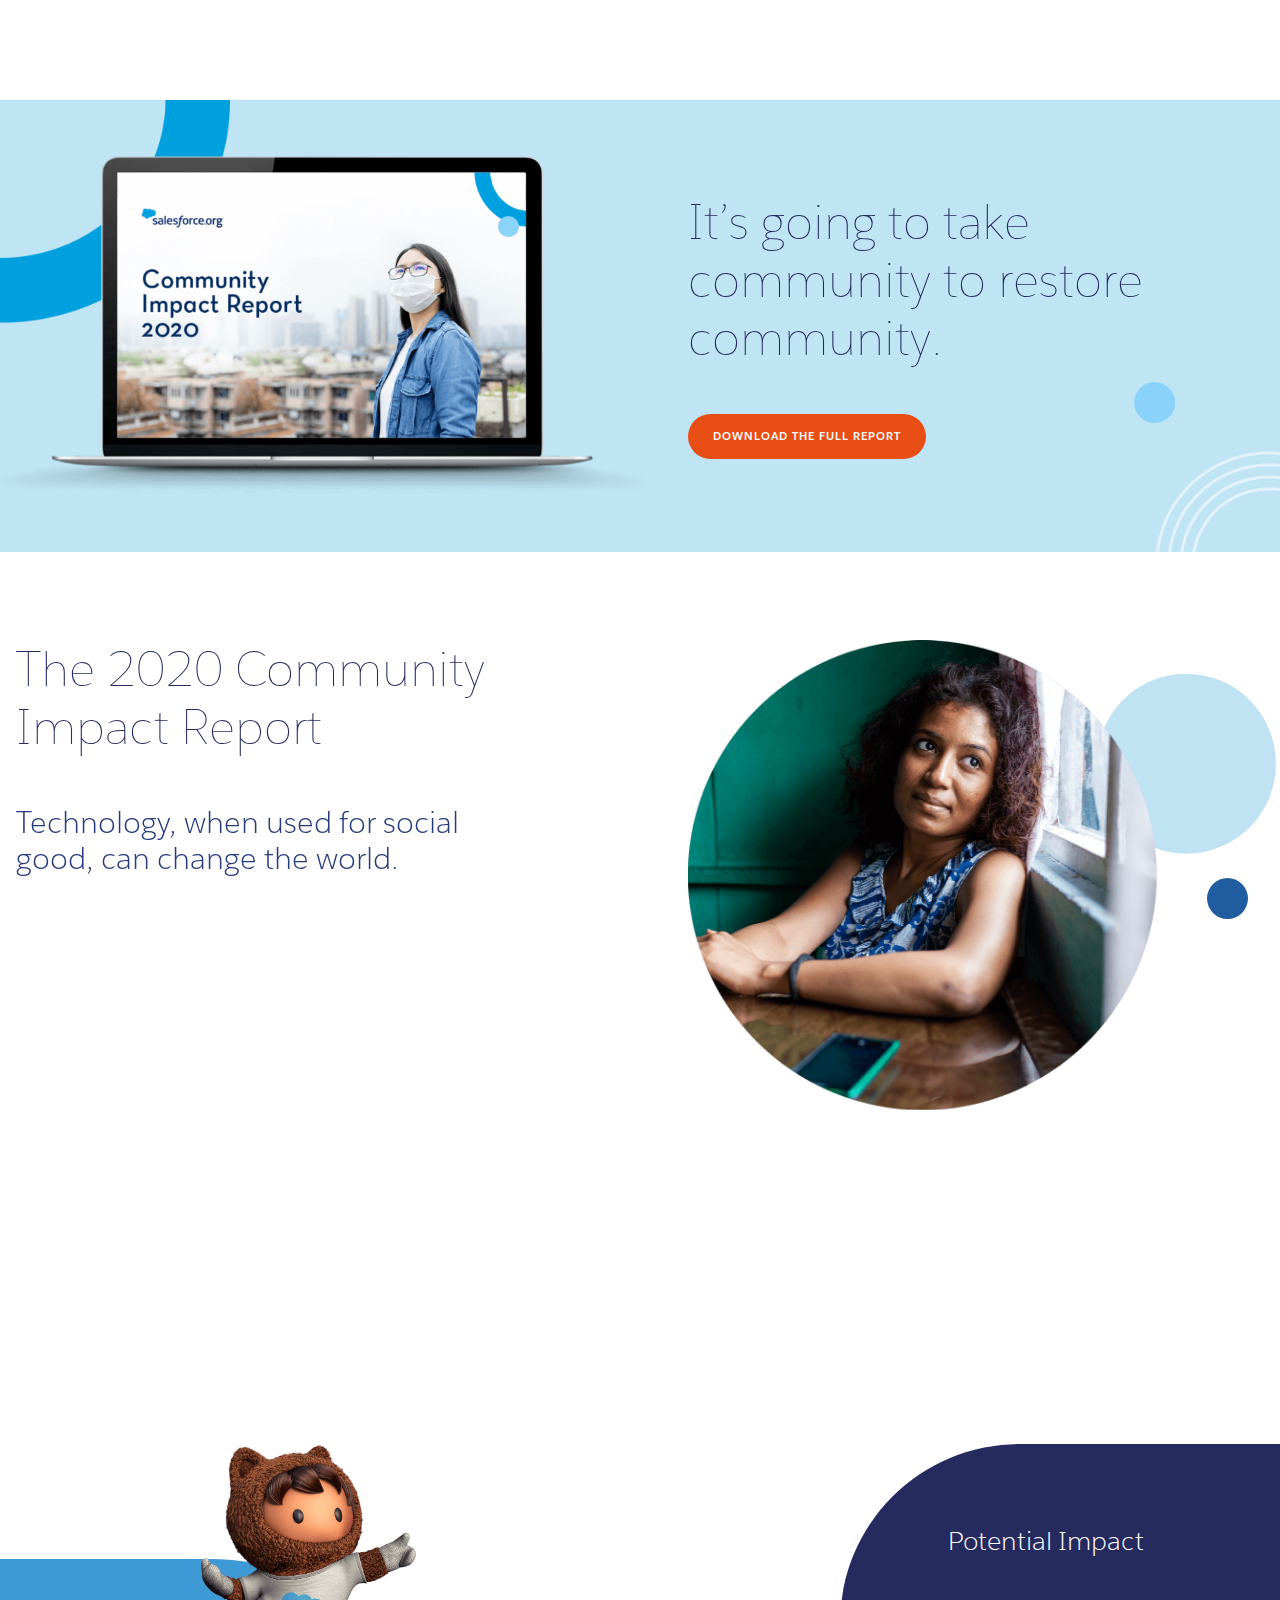
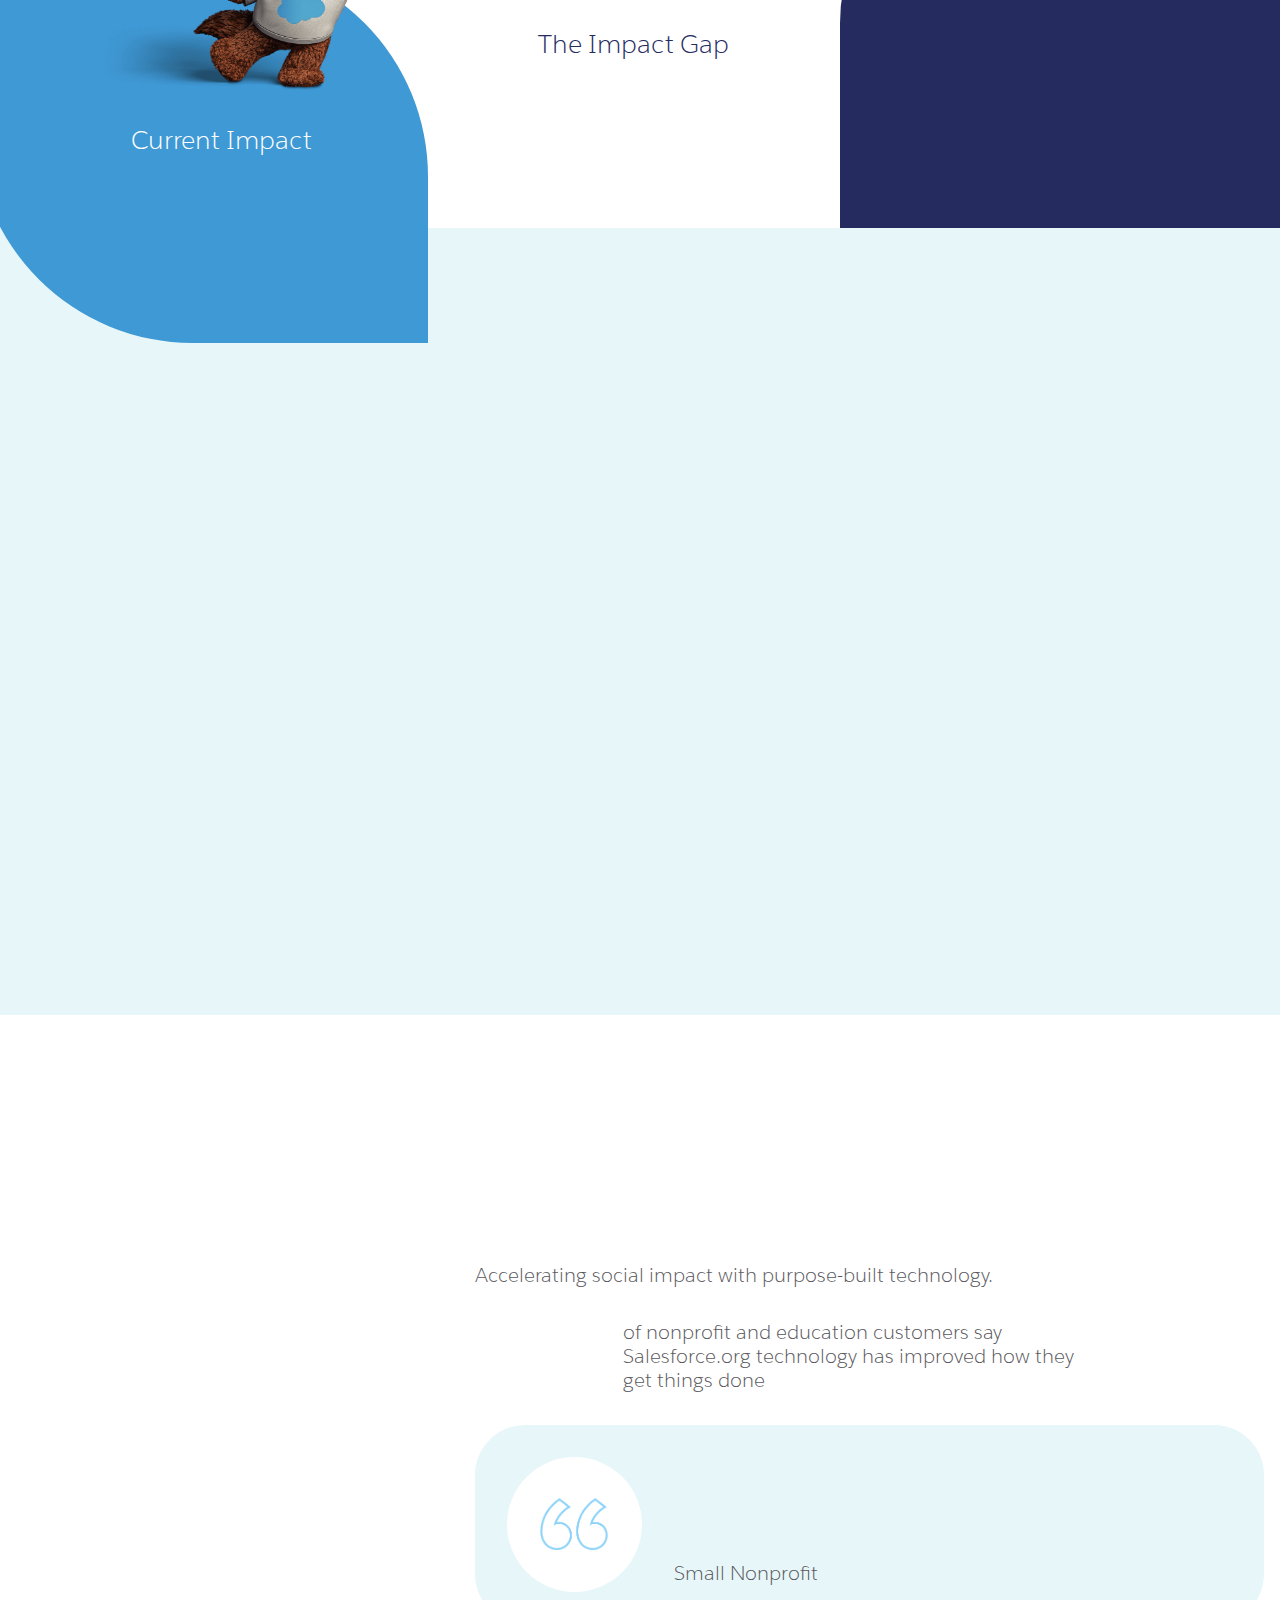
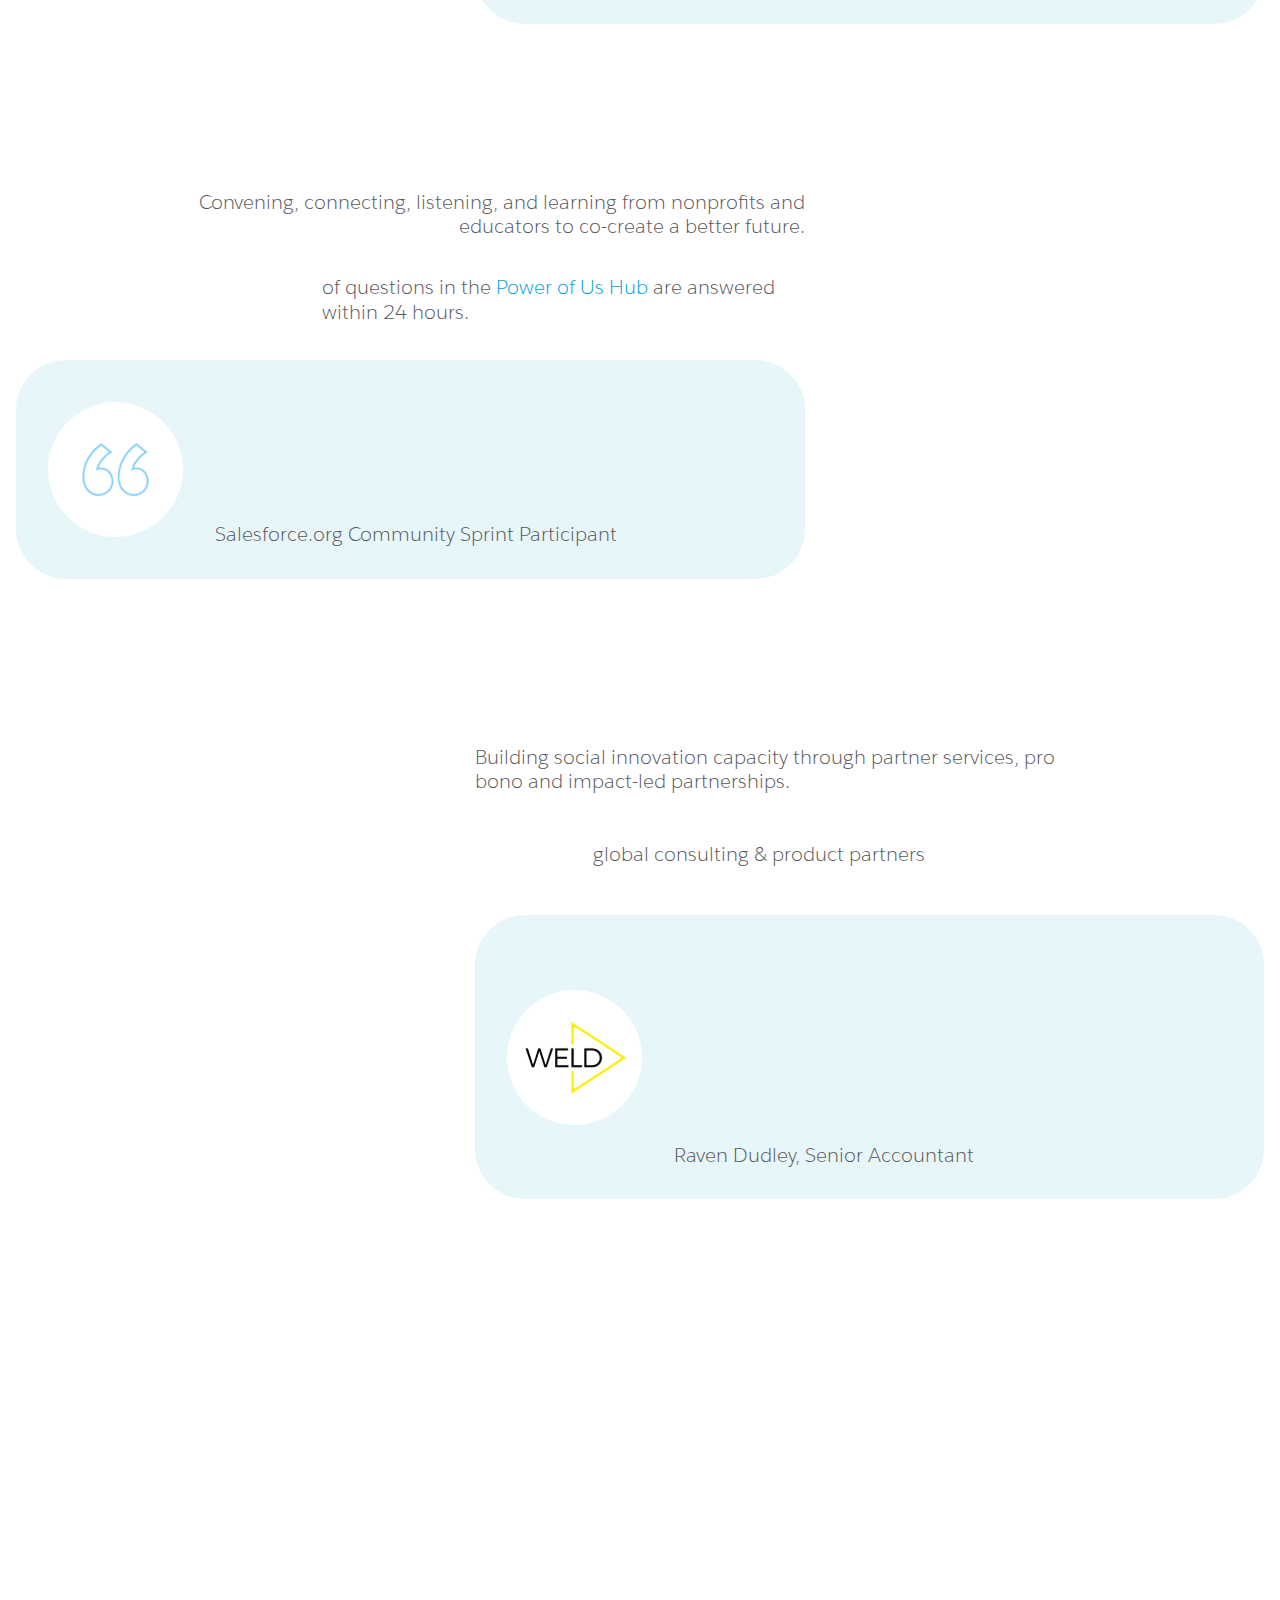
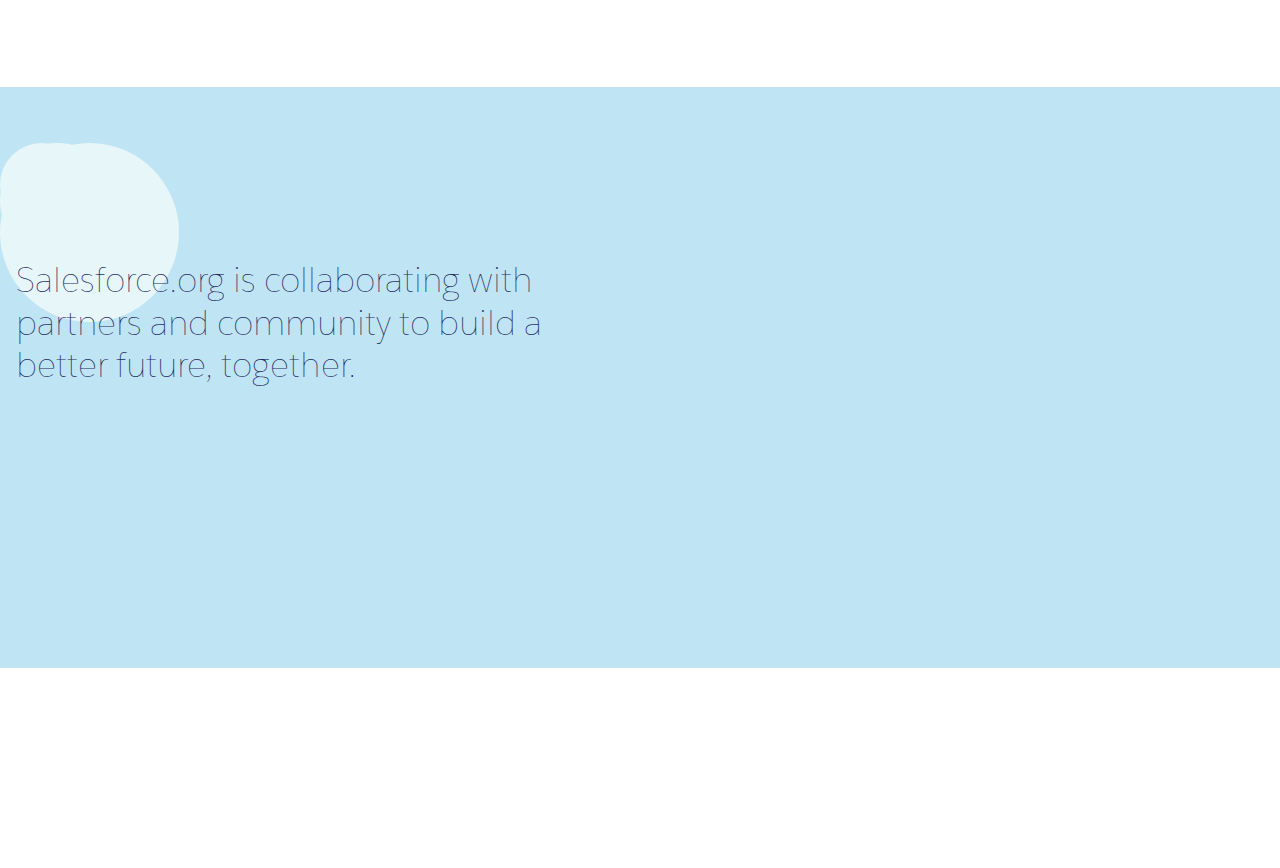
==== index.html @ d88f17eb "code" ====
<!DOCTYPE html>
<html lang="en">
<head>
	<meta charset="UTF-8">
	<meta name="viewport" content="width=device-width, initial-scale=1.0">
	<title>Document</title>
	<link rel="stylesheet" href="./index.css">
</head>
<body>
<div class="header" style="width: 100%; height: 100px;"></div>

<div class="salesforce-report">

	<section class="section section--hero mb-2">
		<div class="background-color--hero" data-anime="animate__appearFromLeft"></div>
		<img src="https://alexey13.github.io/SalesforceReport/img/outlineed-circle.png" alt="" data-anime="animate__appear" data-aniume- data-anime-delay="1" style="position: absolute;
		left: 0; top: 0; width: 18%;">
		<img src="https://alexey13.github.io/SalesforceReport/img/lined-circle.png" alt="" data-anime="animate__appear" data-anime-delay="1" style="position: absolute;
		right: 0; bottom: 0; width: 10%;">
		<div class="bubble__standart--xsm" data-anime="animate__zoomIn" style="position: absolute; right: 8%; top: 60%;">
			<span class="bubble__standart animation__fly animation__fly__tran--3" style="width: 100%; height: 100%; background-color: #8ad2fa;" data-check-viewport></span>	
		</div>
		
		<div class="container position-relative">
			<div class="row align-items-center">
				<div class="column-6 column-lg">
					<div class="laptop" data-anime="animate__ipad" data-anime-delay="1" data-anime-duration="1"></div>
				</div>
				<div class="column-5 column-lg">
					<div class="pl-xlg-2 text-center-md">
						<div class="title title--lg mb-3" data-letters-anime="animate__fromTop" data-letters-delay="0.02" data-letters-duration="1" data-letters aria-label="It’s going to take community to restore community">It’s going to take community to restore community.</div>
						<div data-anime="animate__bounceIn" data-anime-delay="1" data-anime-duration="1" style="display: inline-block;">
							<button class="button bubbly-button">Download the full report</button>
						</div>
					</div>
				</div>
			</div>
		</div>
	</section>

	<section class="section pb-0">
		<div class="container">
			<div class="row">
				<div class="column-6 mb-xs-2">
					<div class="title title--lg mb-3" data-anime="animate__fromTop">The 2020 Community Impact Report</div>
					<div class="subtitle subtitle--report" data-anime="animate__fromTop">Technology, when used for social good, can change the world.</div>
				</div>
				<div class="column-5">
					<div class="impact ml-3 pl-xlg-2">
						<div data-anime="animate__zoomIn" style="position: absolute; right: -18%; top: 50%;">
							<span class="bubble__standart bubble__standart--xsm animation__fly animation__fly__tran--3" style="right: -18%; top: 50%; background-color: #205da0;" data-check-viewport></span>
						</div>
						<div data-anime="animate__zoomIn" style="position: absolute; right: -8%; top: -8%;">
							<span class="bubble__standart bubble__standart--xlg animation__fly animation__fly__tran--5 background-skydarker" style="right: -8%; top: -8%;" data-check-viewport></span>
						</div>
						<div data-anime="animate__zoomIn">
							<img class="img-fluid animate__hover-bounce" src="https://alexey13.github.io/SalesforceReport/img/img-1.png" alt="">
						</div>
					</div>
				</div>
			</div>
		</div>
	</section>

	<section class="section">
		<div class="container">
			<div class="title title--middle mb-2" data-anime="animate__fromTop">Together, we can close the impact gap</div>
			<div class="row">
				<div class="column-8">
					<div class="text--description-big" data-anime="animate__fromTop">As the world’s problems continue to escalate, together, we can close the gap between the impact created today, and the potential for impact in the future.</div>
				</div>
			</div>
		</div>
	</section>

	<section class="section section--gap">
		<div class="container container--1920">
			<div class="gap__wrapper">
				<div class="gap gap--first">
					<span class="gap__current-background"></span>
					<div class="text-right"><img class="tshirt-logo" src="https://alexey13.github.io/SalesforceReport/img/tshirt-logo.png" alt=""></div>
					<div class="title title--middle color--white gap__title">Current Impact</div>
				</div><div class="gap gap--second">
					<svg xmlns="http://www.w3.org/2000/svg" viewBox="0 0 679.52 260.26" style="position: absolute; top: -15%; left: -5%; width: 125%;">
			      <path d="M2.26,213c19.2-30.1,119.85-181.46,297-207,85.94-12.38,159.82,9.18,189,18,92.82,28.08,155.91,77.74,189,108" fill="none"  stroke-linecap="round" stroke-miterlimit="10" stroke-width="4.52" stroke-dasharray="0 12.37" data-anime="animate__impact-line" data-check-viewport style="stroke: #252b5f"/>
			      <path d="M20.26,213c9.31-13.51,123.31-173.09,324-171,168.8,1.77,272,116.59,288,135" fill="none" stroke-linecap="round" stroke-miterlimit="10" stroke-width="4.52" stroke-dasharray="0 12.37" data-anime="animate__impact-line" data-check-viewport style="stroke: #252b5f"/>
			      <path d="M29.26,222c9.62-11.87,126.49-150.92,315-135,177.85,15,269.17,155.32,279,171" fill="none" stroke-linecap="round" stroke-miterlimit="10" stroke-width="4.52" stroke-dasharray="0 12.37" data-anime="animate__impact-line" data-check-viewport style="stroke: #252b5f"/>
					</svg>
					<div class="gap__bubble gap__bubble--first bubble__standart bubble__standart--lg" data-anime="animate__zoomIn" data-anime-duration="1.5">Technology</div>
					<div class="gap__bubble gap__bubble--second bubble__standart bubble__standart--lg" data-anime="animate__zoomIn" data-anime-delay="0.9" data-anime-duration="0.9">Community</div>
					<div class="gap__bubble gap__bubble--third bubble__standart bubble__standart--lg" data-anime="animate__zoomIn" data-anime-delay="1.4" data-anime-duration="0.9">Partnerships</div>
					<div class="title title--middle gap__title-center gap__title gap__title">The Impact Gap</div>
				</div><div class="gap gap--third" style="position: relative; z-index: 1;">
					<span class="gap__potential-background"></span>
					<div class="title title--middle color--white gap__title-rigth gap__title">Potential Impact</div>
				</div>
			</div>
		</div>
	</section>

	<section class="section background--sky after-section-gap overflow-hidden">
		<div class="container">
			<div class="title title--middle text-right mb-7" data-anime="animate__fromTop">Our Value to the Social Sector</div>
			<div class="row justify-content-center">
				<div class="column-9">
					<div class="bubbles bubbles--pair">

						<div data-anime="animate__zoomIn" data-anime-delay="0.3" style="left: -3%; bottom: -3%; position: absolute;">
							<div class="bubble__standart bubble__standart--xlg background-skydarker animation__fly animation__fly__tran--5" style="left: -3%; bottom: -3%;" data-check-viewport></div>
						</div>
						
						<div data-anime="animate__zoomIn" data-anime-delay="1.7" style="right: 0%; top: 0%; position: absolute;">
							<div class="bubble__standart bubble__standart--md animation__fly animation__fly__tran--3 background-skydarker"  style="right: 0%; top: 0%;" data-check-viewport></div>
						</div>

						<svg class="circle-dots" xmlns="http://www.w3.org/2000/svg" viewBox="0 0 245.7 245.7"  style="position: absolute; right: -5%; top: 0%; width: 25%;" data-anime="animate__zoomIn" data-anime-delay="1.7">
						  <circle cx="122.85" cy="122.85" r="72.99" transform="translate(-41.01 65.12) rotate(-25.59)" fill="none" stroke="#3379b9" stroke-linecap="round" stroke-miterlimit="10" stroke-width="4.52" stroke-dasharray="0 12" data-anime="animate__dots" data-anime-duration="25" data-check-viewport/>
						  <path d="M172.88,207.75A98.54,98.54,0,1,1,207.75,72.83,98.54,98.54,0,0,1,172.88,207.75Z" fill="none" stroke="#3379b9" stroke-linecap="round" stroke-miterlimit="10" stroke-width="4.52" stroke-dasharray="0 12" data-anime="animate__dots" data-anime-duration="35" data-check-viewport/>
						  <circle cx="122.85" cy="122.85" r="120.57" transform="matrix(0.99, -0.14, 0.14, 0.99, -16.44, 19.02)" fill="none" stroke="#3379b9" stroke-linecap="round" stroke-miterlimit="10" stroke-width="4.52" stroke-dasharray="0 12" data-anime="animate__dots" data-anime-duration="45" data-check-viewport/>
						</svg>

						<div class="bubbles__item bubbles__xl background--bluelight bubbles__item-left" data-anime="animate__zoomInFromLeft">
							<div class="bubbles__item-inner">
								<div class="bubbles__title" data-anime="animate__fromTop" data-anime-duration="1" data-anime-delay="0.3">$1.08B</div>
								<div class="bubbles__text" data-anime="animate__fromTop" data-anime-duration="1" data-anime-delay="0.5">Product Donation & Discounts</div>
							</div>
						</div>
					
						<div class="bubbles__item bubbles__sm background--bluedarker bubbles__item-rigth" data-anime="animate__zoomInFromRight" data-anime-delay="1">
							<div class="bubbles__item-inner">
								<div class="bubbles__title bubbles__title--sm" data-letters-anime="animate__fromTop" data-anime="animate__fromTop" data-anime-duration="1" data-anime-delay="1.3">$18.7M</div>
								<div class="bubbles__subtitle" data-anime="animate__fromTop" data-anime-duration="1" data-anime-delay="1.5">$195/hour*</div>
								<div class="bubbles__text" data-anime="animate__fromTop" data-anime-duration="1" data-anime-delay="1.7">Pro Bono Value</div>
							</div>
						</div>
					
					</div>
				</div>
			</div>
		</div>
	</section>

	<section class="section">
		<div class="container">

			<div class="title title--lg text-center mb-3" data-anime="animate__fromTop">Our Approach to Impact</div>

			<div class="row mb-5">
				<div class="column-4 mb-xs-1">
					<div class="position-relative">
						<div data-anime="animate__zoomIn" style="position: absolute; right: 0%; bottom: 10%;">
							<span class="bubble__standart bubble__standart--sm animation__fly animation__fly__tran--3 background-skydarker" style="position: absolute; right: 0%; bottom: 10%;" data-check-viewport></span>
						</div>
						
						<svg class="circle-dots" xmlns="http://www.w3.org/2000/svg" viewBox="0 0 245.7 245.7"  style="position: absolute; right: -5%; bottom: -10%; width: 55%;" data-anime="animate__zoomIn" data-anime-delay="1.7">
						  <circle cx="122.85" cy="122.85" r="72.99" transform="translate(-41.01 65.12) rotate(-25.59)" fill="none" stroke="#3379b9" stroke-linecap="round" stroke-miterlimit="10" stroke-width="4.52" stroke-dasharray="0 12" data-anime="animate__dots" data-anime-duration="25" data-check-viewport/>
						  <path d="M172.88,207.75A98.54,98.54,0,1,1,207.75,72.83,98.54,98.54,0,0,1,172.88,207.75Z" fill="none" stroke="#3379b9" stroke-linecap="round" stroke-miterlimit="10" stroke-width="4.52" stroke-dasharray="0 12" data-anime="animate__dots" data-anime-duration="35" data-check-viewport/>
						  <circle cx="122.85" cy="122.85" r="120.57" transform="matrix(0.99, -0.14, 0.14, 0.99, -16.44, 19.02)" fill="none" stroke="#3379b9" stroke-linecap="round" stroke-miterlimit="10" stroke-width="4.52" stroke-dasharray="0 12" data-anime="animate__dots" data-anime-duration="45" data-check-viewport/>
						</svg>
						<div data-anime="animate__zoomIn">
							<img class="img-fluid animate__hover-bounce" src="https://alexey13.github.io/SalesforceReport/img/img-2.png" alt="">
						</div>
						
					</div>
				</div>
				<div class="column-8">
					<div class="pl-2">
						<div class="title title--middle mb-2" data-anime="animate__fromTop">Technology</div>
						<div class="width-80">
							<div class="text--description mb-2">Accelerating social impact with purpose-built technology.</div>
							<div class="impact-number mb-2">
								<div class="impact-number__value title--lg" data-letters-anime="animate__fromTop" data-letters-delay="0.1" data-letters-duration="1" data-letters>82%</div>
								<div class="text--description">of nonprofit and education customers say Salesforce.org technology has improved how they get things done</div>
							</div>
						</div>
						<div class="card">
							<div class="card__image mb-xs-1">
								<img class="img-fluid max-width-50" src="https://alexey13.github.io/SalesforceReport/img/card-1.png" alt="">
							</div>
							<div class="card__content">
								<div class="subtitle subtitle__card mb-2" data-anime="animate__fromTop">When we’re doing less of the grunt work, we can do more of the high-level thinking”</div>
								<div class="text--description">Small Nonproﬁt</div>
							</div>
						</div>
					</div>
				</div>
			</div>

			<div class="row mb-5">
				<div class="column-8">
					<div class="pr-2 text-right">
						<div class="title title--middle mb-2" data-anime="animate__fromTop">Community</div>
						<div class="ml-auto width-80">
							<div class="text--description mb-2"> Convening, connecting, listening, and learning from nonprofits and educators to co-create a better future.</div>
							<div class="impact-number mb-2 justify-content-end">
								<div class="impact-number__value title--lg" data-letters-anime="animate__fromTop" data-letters-delay="0.1" data-letters-duration="1" data-letters>99%</div>
								<div class="text--description text-left">of questions in the <a class="link" href="https://www.salesforce.org/help/power-of-us-hub/">Power of Us Hub</a> are answered within 24 hours.</div>
							</div>
						</div>
						<div class="card text-left position-relative">
							<div class="card__image mb-xs-1">
								<img class="img-fluid max-width-50" src="https://alexey13.github.io/SalesforceReport/img/card-1.png" alt="">
							</div>
							<div class="card__content">
								<div class="subtitle subtitle__card mb-2" data-anime="animate__fromTop">It’s one thing to learn from a community and make a contribution, it’s another thing entirely to have those innovations fuel impact.”</div>
								<div class="text--description">Salesforce.org Community Sprint Participant</div>
							</div>
						</div>
					</div>
				</div>
				<div class="column-4 order-xs-1 mb-xs-1">
					<div data-anime="animate__zoomIn">
						<img class="img-fluid animate__hover-bounce" src="https://alexey13.github.io/SalesforceReport/img/img-3.png" alt="">
					</div>
				</div>
			</div>

			<div class="row">
				<div class="column-4 order-xs-1 mb-xs-1">
					<div data-anime="animate__zoomIn">
						<img class="img-fluid animate__hover-bounce" src="https://alexey13.github.io/SalesforceReport/img/img-4.png" alt="">
					</div>
				</div>
				<div class="column-8">
					<div class="pl-2">
						<div class="title title--middle mb-2" data-anime="animate__fromTop">Partnerships</div>
						<div class="width-80">
							<div class="text--description mb-2">Building social innovation capacity through partner services, pro bono and impact-led partnerships.</div>
							<div class="impact-number mb-2">
								<div class="impact-number__value title--lg" data-letters-anime="animate__fromTop" data-letters-delay="0.1" data-letters-duration="1" data-letters>300</div>
								<div class="text--description">global consulting & product partners</div>
							</div>
						</div>
						<div class="position-relative">
							<svg class="circle-dots" xmlns="http://www.w3.org/2000/svg" viewBox="0 0 245.7 245.7"  style="position: absolute; left: -15%; bottom: -15%; width: 25%;" data-anime="animate__zoomIn" data-anime-delay="1.7">
							  <circle cx="122.85" cy="122.85" r="72.99" transform="translate(-41.01 65.12) rotate(-25.59)" fill="none" stroke="#3379b9" stroke-linecap="round" stroke-miterlimit="10" stroke-width="4.52" stroke-dasharray="0 12" data-anime="animate__dots" data-anime-duration="25" data-check-viewport/>
							  <path d="M172.88,207.75A98.54,98.54,0,1,1,207.75,72.83,98.54,98.54,0,0,1,172.88,207.75Z" fill="none" stroke="#3379b9" stroke-linecap="round" stroke-miterlimit="10" stroke-width="4.52" stroke-dasharray="0 12" data-anime="animate__dots" data-anime-duration="35" data-check-viewport/>
							  <circle cx="122.85" cy="122.85" r="120.57" transform="matrix(0.99, -0.14, 0.14, 0.99, -16.44, 19.02)" fill="none" stroke="#3379b9" stroke-linecap="round" stroke-miterlimit="10" stroke-width="4.52" stroke-dasharray="0 12" data-anime="animate__dots" data-anime-duration="45" data-check-viewport/>
							</svg>

							<div class="card position-relative">
								<div class="card__image mb-xs-1">
									<img class="img-fluid" src="https://alexey13.github.io/SalesforceReport/img/card-3.png" alt="">
								</div>
								<div class="card__content">
									<div class="subtitle subtitle__card mb-2"  data-anime="animate__fromTop">“The pro bono program has enabled us to take our nonprofit to scale... We’re spending less time on administrative tasks and more time providing our clients with housing and job opportunities.”</div>
									<div class="text--description">Raven Dudley, Senior Accountant</div>
								</div>
							</div>
						</div>
					</div>
				</div>
			</div>

		</div>
	</section>

	<section class="section">
		<div class="container">
			<div class="row justify-content-center mb-2">
				<div class="column-9">
					<div class="position-relative">
						<div class="title title--sm text-center text-center-xs ceo__quote" data-letters-anime="animate__fromTop" data-letters-delay="0.01" data-letters-duration="0.3" data-letters>We hope building technology with the guidance and collaboration of our nonprofit and education community will accelerate progress on the business of doing good.”</div>
					</div>
				</div>
			</div>
			<div class="text-center text-center-xs">
				<div class="ceo__profile" data-anime="animate__zoomIn">
					<div class="ceo__avatar mr-3">
						<img class="ceo__image position-relative animate__hover-bounce" src="https://alexey13.github.io/SalesforceReport/img/rob.png" alt="">
					</div>
					<div class="position-relative">
						<div class="ceo__name title--sm">Rob Acker</div>
						<div>CEO, Salesforce.org</div>
					</div>
				</div>
			</div>
		</div>
	</section>

	<section class="section overflow-hidden">
		<div class="background-color--hero"></div>
		<div class="background--hero background--last-section"></div>
		<div class="section--hero__bubble-wrapper">
			<span class="section--hero__bubble--1 bubble__standart bubble__standart--lg animation__fly animation__fly__tran--3" data-check-viewport></span>
			<span class="section--hero__bubble--2 bubble__standart bubble__standart--xlg animation__fly animation__fly__tran--3" data-check-viewport></span> 
			<span class="section--hero__bubble--3 bubble__standart bubble__standart--md animation__fly animation__fly__tran--3" data-check-viewport></span>
		</div>
		<div class="container position-relative">
			<div class="row align-items-center">
				<div class="column-6 column-lg">
					<div class="pr-2 position-relative text-center-md">
						<div class="title title--sm mb-4">Salesforce.org is collaborating with partners and community to build a better future, together.</div>
						<div data-anime="animate__bounceIn" data-anime-delay="1.3" data-anime-duration="1" style="display: inline-block;">
							<button class="button bubbly-button">Download the full report</button>
						</div>
					</div>
				</div>
				<div class="column-6 column-lg order-lg-1 mb-lg-1">
					<img class="img-fluid ipad-image-size" src="https://alexey13.github.io/SalesforceReport/img/ipad.png" alt="" data-anime="animate__backInDown">
				</div>
			</div>
		</div>
		
	</section>
</div>

<div style="width: 100%;height: 200px"></div>


<script src="./index.js"></script>
</body>
</html>
---- index.css ----
@font-face {
font-family: SalesforceSansBold;
font-style: normal;
font-weight: normal;
src: local(SalesforceSansBold), url('https://alexey13.github.io/SalesforceReport/fonts/SalesforceSans-Bold.woff') format('woff');
}

@font-face {
font-family: SalesforceSansRegular;
font-style: normal;
font-weight: normal;
src: local(SalesforceSansRegular), url('https://alexey13.github.io/SalesforceReport/fonts/SalesforceSans-Regular.woff') format('woff');
}

@font-face {
font-family: SalesforceSansThin;
font-style: normal;
font-weight: normal;
src: local(SalesforceSansThin), url('https://alexey13.github.io/SalesforceReport/fonts/SalesforceSans-Thin.woff') format('woff');
}

@font-face {
font-family: SalesforceSansLight;
font-style: normal;
font-weight: normal;
src: local(SalesforceSansLight), url('https://alexey13.github.io/SalesforceReport/fonts/SalesforceSans-Light.woff') format('woff');
}

@font-face {
font-family: NeutratextRegular;
font-style: normal;
font-weight: normal;
src: local(NeutratextRegular), url('https://alexey13.github.io/SalesforceReport/fonts/neutratext-demi.woff') format('woff');
}

/* 
Responsive styles formula
Minimum - 1 rem
font, margins:
	1478: 0.77;
	1200: 0.66;
	980: 0.5;
	767.9: 0.77?;
*/
body {
	margin: 0;
}


/*Main wrapper*/
.salesforce-report {
	--rotate: 0;
	color: #58575c;
	font-size: 1.4rem;
	font-family: SalesforceSansLight;
	line-height: 1.2;
	overflow-x: hidden;
}
@media screen and (max-width: 767.9px) {
	.salesforce-report {
		font-size: 1rem;
	}
}
.salesforce-report * {
	box-sizing: border-box;
}

.salesforce-report a {
	box-shadow: none !important;
}

/* Colors */
.color--blue {
	color: #252b5f;
}
.color--cyan {
	color: rgb(1, 156, 220);
}
.color--skycyan {
	color: #e7f6f8;
}
.color--orange {
	color: #f05924;
}
.background--bluelight {
	background-color: #3279b1 !important;
}
.background--bluedarker {
	background-color: #214285 !important;
}
.background--sky {
	background-color: #e7f6f8 !important;
}
.background-skydarker {
	background-color: #c0e3f3 !important;
}
.color-cyan2 {
	color: #3f99d5 !important;
}
.color--white {
	color: #fff !important;
}

/*Text*/
.text--uppercase {
	text-transform: uppercase;
}
.text--description {
	font-size: 1.27rem;
}
.text--description-big {
	font-size: 1.38rem;
}
@media screen and (max-width: 1200px) {
	.text--description {
		font-size: 1.09rem;
	}
	.text--description-big {
		font-size: 1.18rem;
	}
}
@media screen and (max-width: 980px) {
	.text--description {
		font-size: 1rem;
	}
	.text--description-big {
		font-size: 1.1rem;
	}
}

/*Elements*/
.title {
	font-size: 5.4rem;
	font-family: SalesforceSansThin, sans-serif;
	color: #252b5f;
	margin-bottom: 1.5rem;
}
.title--lg {
	font-size: 3.46rem;
}
.title--middle {
	font-size: 2.83rem;
	margin-bottom: 0;
}
.title--sm {
	font-size: 2.2rem;
	margin-bottom: 0;
}
.title--hero {
	font-size: 3.64rem;
	letter-spacing: -.036em;
	font-family: SalesforceSansThin, sans-serif;
}

.subtitle {
	margin-bottom: 0;
	font-family: SalesforceSansLight, sans-serif;
	font-size: 1.9rem;
	color: #252b5f;
}

.button {
	height: auto;
	padding: 1.35rem 1.9rem;
	background-color: #e84d14;
	font-size: 1.39rem;
	border: 0;
	border-radius: 3rem;
	color: #ffffff;
	font-family: SalesforceSansBold;
	cursor: pointer;
	text-decoration: none;
	box-shadow: none;
	text-transform: uppercase;
}
/*Smaller*/
.button {
	font-size: 11px;
	line-height: 45px;
	height: 45px;
	letter-spacing: 1px;
	font-weight: 400;
	min-width: 150px;
	padding: 0 25px;
	border-radius: 100px;
	text-align: center;
}
.link {
	text-decoration: none;
	transition: color .2s linear;
	color: #00a1e0;
}
.link:hover {
	color: #16325C;
}
@media screen and (max-width: 1296px) {
	.title--lg {
		font-size: 3rem;
	}
}
@media screen and (max-width: 1115px) {
	.title--lg {
		font-size: 2.7rem;
	}
}
@media screen and (max-width: 1015px) {
	.title--lg {
		font-size: 2.5rem;
	}
}
@media screen and (max-width: 980px) {
	.title {
		font-size: 4.15rem;
		margin-bottom: 1rem;
	}
	.title--lg {
		font-size: 2.4rem;
	}
	.title--middle {
		font-size: 2.15rem;
	}
	.title--sm {
		font-size: 1.7rem;
	}
	.subtitle {
		font-size: 1.45rem;
	}
}
@media screen and (max-width: 906px) {
	.title--lg {
		font-size: 2.2rem;
	}
}
@media screen and (max-width: 838px) {
	.title--lg {
		font-size: 2rem;
	}
}
@media screen and (max-width: 767.9px) {
	.title {
		line-height: 1.2;
	}
	.title--lg {
		font-size: 2.5rem;
	}
}


/*Layout*/
.section {
	position: relative;
	padding: 3.5rem 0;
}
@media screen and (max-width: 1200px) {
	.section {
		padding: 2.45rem 0;
	}
}
@media screen and (max-width: 980px) {
	.section {
		padding: 1.75rem 0;
	}
}

.container {
	max-width: 1380px;
	width: 100%;
	padding-right: 1rem;
	padding-left: 1rem;
	margin: 0 auto;
}
.container--1920 {
	max-width: 1920px;
}
.row {
	display: flex;
	flex-wrap: wrap;
	margin-left: -1rem;
	margin-right: -1rem;
}
.row > * {
	padding-left: 1rem;
	padding-right: 1rem;
}
.column-1 {
	width: 8.333%;
}
.column-2 {
	width: 16.666%;
}
.column-3 {
	width: 25%;
}
.column-4 {
	width: 33.333%;
}
.column-5 {
	width: 41.666%;
}
.column-6 {
	width: 50%;
}
.column-7 {
	width: 58.33%;
}
.column-8 {
	width: 66.666%;
}
.column-9 {
	width: 74.996%;
}
@media screen and (max-width: 767.9px) {
	.column-2,
	.column-3,
	.column-4,
	.column-5,
	.column-6,
	.column-7,
	.column-8,
	.column-9 {
		width: 100%;
	}
	.column-1 {
		display: none;
	}
}
@media screen and (max-width: 980.9px) {
	.column-lg {
		width: 100%;
	}
}

/*Helpers */
.mb-1 {
	margin-bottom: 1rem;
}
.mb-2 {
	margin-bottom: 2rem;
}
.mb-3 {
	margin-bottom: 3rem;
}
.mb-4 {
	margin-bottom: 4rem;
}
.mb-5 {
	margin-bottom: 5rem;
}
.mb-7 {
	margin-bottom: 7rem;
}
.mb-10 {
	margin-bottom: 10rem;
}
.mr-2 {
	margin-right: 2rem;
}
.mr-3 {
	margin-right: 3rem;
}
.mr-5 {
	margin-right: 5rem;
}
.mr-auto {
	margin-right: auto;
}
.ml-auto {
	margin-left: auto;
}
.pl-1 {
	padding-left: 1rem;
}
.pl-2 {
	padding-left: 2rem;
}
.pl-3 {
	padding-left: 3rem;
}
.pl-4 {
	padding-left: 4rem;
}
.pr-2 {
	padding-right: 2rem;
}
.pb-xxl {
	padding-bottom: 10rem;
}
.pt-xxl {
	padding-top: 10rem;
}
.pb-0 {
	padding-bottom: 0 !important;
}
@media screen and (max-width: 1200px) {
	.mb-1 {
	margin-bottom: 0.66rem;
	}
	.mb-2 {
		margin-bottom: 1.32rem;
	}
	.mb-3 {
		margin-bottom: 1.98rem;
	}
	.mb-4 {
		margin-bottom: 2.64rem;
	}
	.mb-5 {
		margin-bottom: 3.3rem;
	}
	.mb-7 {
		margin-bottom: 4.62rem;
	}
	.mb-10 {
		margin-bottom: 6.66rem;
	}
	.mr-5 {
		margin-right: 3.3rem;
	}
	.mr-3 {
		margin-right: 1.98rem;
	}
	.mr-2 {
		margin-right: 1.32rem;
	}
	.pl-1 {
		padding-left: 0.66rem;
	}
	.pl-2 {
		padding-left: 1.32rem;
	}
	.pl-3 {
		padding-left: 1.98rem;
	}
	.pl-4 {
		padding-left: 2.64rem;
	}
	.pr-2 {
		padding-right: 1.32rem;
	}
	.pb-xxl {
		padding-bottom: 4rem;
	}
	.pt-xxl {
		padding-top: 4rem;
	}
}
@media screen and (max-width: 980px) {
	.mb-1 {
		margin-bottom: 0.5rem;
	}
	.mb-2 {
		margin-bottom: 1rem;
	}
	.mb-3 {
		margin-bottom: 1.5rem;
	}
	.mb-4 {
		margin-bottom: 2rem;
	}
	.mb-5 {
		margin-bottom: 2.5rem;
	}
	.mb-7 {
		margin-bottom: 3rem;
	}
	.mb-10 {
		margin-bottom: 4rem;
	}
	.mr-5 {
		margin-right: 2.5rem;
	}
	.mr-3 {
		margin-right: 1.5rem;
	}
	.mr-2 {
		margin-right: 1rem;
	}
	.pl-1 {
		padding-left: 0.5rem;
	}
	.pl-2 {
		padding-left: 1rem;
	}
	.pl-3 {
		padding-left: 1.5rem;
	}
	.pl-4 {
		padding-left: 2rem;
	}
	.pr-2 {
		padding-right: 1rem;
	}
	.pb-xxl {
		padding-bottom: 1.75rem;
	}
	.pt-xxl {
		padding-top: 1.75rem;
	}
}
@media screen and (max-width: 767.9px) {
	.pl-1,
	.pl-2,
	.pl-3,
	.pl-4 {
		padding-left: 0;
	}
	.pr-2 {
		padding-right: 0;
	}
	.mb-xs-1 {
		margin-bottom: 1rem;
	}
	.mb-xs-2 {
		margin-bottom: 2rem;
	}
	.order-xs-1 {
		order: -1;
	}
	.pb-xs-0 {
		padding-bottom: 0;
	}
}
@media screen and (max-width: 980.9px) {
	.mb-lg-1 {
		margin-bottom: 1rem;
	}
	.order-lg-1 {
		order: -1;
	}
}
@media screen and (min-width: 1200px) {
	.pl-xlg-2 {
		padding-left: 2rem;
	}
}

.text-center {
	text-align: center;
}
.text-right {
	text-align: right;
}
.text-left {
	text-align: left;
}
.align-items-center {
	align-items: center;
}
.justify-content-between {
	justify-content: space-between;
}
.justify-content-center {
	justify-content: center;
}
.justify-content-end {
	justify-content: flex-end;
}
.position-relative {
	position: relative;
}
.overflow-hidden {
	overflow: hidden;
}
@media screen and (max-width: 767.9px) {
	.text-center {
		text-align: left;
	}
	.text-right {
		text-align: left;
	}
	.text-center-xs {
		text-align: center !important;
	}
}
@media screen and (max-width: 980.9px) {
	.text-center-md {
		text-align: center !important;
	}
}
.img-fluid {
	position: relative;
	max-width: 100%;
	height: auto;
}
.width-80 {
	width: 80%;
}
.max-width-50 {
	max-width: 50% !important;
}
@media screen and (max-width: 767.9px) {
	.width-80 {
		width: auto;
	}
}



/*Section 1*/
.section--hero {
	position: relative;
	display: flex;
	align-items: center;
	overflow: hidden;
}
.background-color--hero {
	position: absolute;
	left: 0;
	top: 0;
	width: 100%;
	height: 100%;
	background-color: #bfe4f4;
}
.laptop {
	position: relative;
	width: 100%;
	padding-top: 56%;
}
.laptop:after {
	content: '';
	position: absolute;
	left: -10%;
	top: 0;
	width: 120%;
	height: 100%;
	background-image: url('https://alexey13.github.io/SalesforceReport/img/laptop.png');
	background-repeat: no-repeat;
	background-size: contain;
	background-position: bottom;
}
@media screen and (min-width: 1380px) {
	.laptop {
		padding-top: 77%;
	}
	.laptop:after {
		width: 140%;
		left: -20%;
	}
}
/*Section 2*/
.subtitle--report {
	margin-top: 2rem;
	line-height: 1.2;
	color: #253a7b;
	width: 80%;
}
@media screen and (max-width: 767.9px) {
	.subtitle--report {
		width: auto;
		margin-top: 0;
	}
}
.impact {
	position: relative;
}


/*Impact number component*/
.impact-number {
	display: flex;
	align-items: center;
}
.impact-number__value {
	font-family: SalesforceSansLight, sans-serif;
	margin-right: 5%;
	color: #3279b1;
}
.section--gap {
	padding-top: 6%;
	padding-bottom: 0;
	z-index: 2;
}
@media screen and (min-width: 768px) {
	.after-section-gap {
		padding-top: 6%;
	}
}

.gap__wrapper {
	display: flex;
}
.gap {
	display: inline-block;
	position: relative;
	width: 33%;
	height: 30vw;
	text-align: center;
	vertical-align: middle;
}
@media screen and (min-width: 1921px) {
	.gap {
		display: inline-block;
		position: relative;
		width: calc(1920 / 3px);
		height: calc(1920 / 3 * 1.42px);
	}
}

.gap__current-background {
  position: absolute;
  left: -10%;
  top: 30%;
  width: 110%;
  height: 100%;
  background-color: #3f99d5;
  border-top-right-radius: 17vw;
  border-bottom-left-radius: 17vw;
  z-index: -1;
}
.gap__potential-background {
	position: absolute;
  right: -10%;
  top: 0;
  width: 110%;
  height: 100%;
  background-color: #252b5f;
  border-top-left-radius: 14vw;
  z-index: -1;
}
.tshirt-logo {
	width: 80%;
	height: auto;
}
.gap__title {
	font-size: 2vw;
	font-family: SalesforceSansLight, sans-serif;
}
.gap__title-center {
	margin-top: 45%;
}
.gap__title-rigth {
	margin-top: 20%;
}
.gap__bubble {
	display: flex !important;
	justify-content: center;
	align-items: center;
	color: #fff;
	font-size: 0.9vw;
	text-transform: uppercase;
	letter-spacing: 0.1vw;
	font-family: SalesforceSansBold, sans-serif;
}
.gap__bubble--first {
	left: 0%;
	top: -5%;
	background-color: #3998D4 !important;
}
.gap__bubble--second {
	left: 35%;
	top: -20%;
	background-color: #F3785F !important;
}
.gap__bubble--third {
	right: 0;
	top: -16%;
	background-color: #702C90 !important;
}
@media screen and (max-width: 767.9px) {
	.section--gap {
		max-width: 345px;
		margin-left: auto;
		margin-right: auto;
		padding-top: 0;
	}
	.gap__wrapper {
		flex-direction: column;
	}
	.gap {
		width: 100%;
		height: auto;
		text-align: center;
	}
	.gap--first {
		height: 200px;
		display: flex;
		justify-content: center;
		align-items: center;
		order: -1;
		z-index: 1;
	}
	.gap--first img {
		display: none;
	}
	.gap__current-background {
		top: 0;
		left: 40%;
		width: 100vw;
		transform: translateX(-50%);
	}
	.gap__potential-background {
		right: 40%;
		width: 100vw;
		transform: translateX(50%);
	}
	.gap--second {
		display: flex;
		height: 400px;
		align-items: center;
		text-align: left;
	}
	.gap--second svg {
		left: 5% !important;
		transform: rotate(90deg) translate(57%, 3%) scale(1.3);
		z-index: -1;
	}
	.gap--third {
		display: flex;
		justify-content: center;
		align-items: center;
		height: 200px;
		order: 2;
	}
	.gap__title {
		margin-top: 0 !important;
		margin-bottom: 0 !important;
	}
	.gap__bubble {
		width: 110px !important;
		height: 110px !important;
		font-size: 0.7rem;
		letter-spacing: 0.01rem;
	}
	.gap__title {
		font-size: 1.5rem;
	}
	.gap__bubble--first {
		left: 45%;
		top: 4%;
	}
	.gap__bubble--second {
		left: 66%;
		top: 35%;
	}
	.gap__bubble--third {
		left: 62%;
		top: 69%;
	}
}


.bubbles__item {
	display: inline-block;
	position: relative;
	border-radius: 100%;
}
.bubbles__item-inner {
	position: absolute;
	left: 50%;
	top: 50%;
	transform: translate(-50%, -50%);
	text-align: center;
	color: #fff;
	z-index: 2;
}
.bubbles__title {
	font-size: 3.2rem;
	margin-bottom: 0rem;
	font-family: SalesforceSansLight, sans-serif;
}
.bubbles__title--sm {
	font-size: 2.45rem;
}
@media screen and (min-width: 768px) and (max-width: 980px) {
	.bubbles__title {
		font-size: 2.49rem;
	}
	.bubbles__title--sm {
		font-size: 1.7rem;
	}
}
@media screen and (max-width: 767.9px) {
	.bubbles__title {
		font-size: 2.2rem;
	}
	.bubbles__title--sm {
		font-size: 1.7rem;
	}
}
.bubbles__subtitle {
	font-size: 1.2rem;
	font-family: SalesforceSansLight, sans-serif;
}
.bubbles__text {
	margin-top: 0.5rem;
}
@media screen and (min-width: 768px) and (max-width: 1200px) {
	.bubbles__subtitle,
	.bubbles__text {
		font-size: 1rem;
	}
}
.bubbles__xl {
	width: 52%;
	padding-top: 52%;
	background-color: rgb(1, 156, 220);
}
.bubbles__md {
	width: 45%;
	padding-top: 45%;
	background-color: rgb(100, 156, 220);
}
.bubbles__sm {
	width: 40%;
	padding-top: 40%;
	background-color: rgb(200, 156, 220);
}
.bubbles__xsm {
	width: 30%;
	padding-top: 30%;
	vertical-align: top;
	left: 4%;
	top: 10%;
	background-color: rgb(100, 156, 0);
}
.bubbles--pair {
	position: relative;
}
.bubbles__item-left {
	position: relative;
	margin-right: 3%;
}
.bubbles__item-rigth {
	position: relative;
	margin-left: 3%;
}
@media screen and (max-width: 767.9px) {
	.bubbles__xl {
		width: 50%;
		padding-top: 50%;
		background-color: rgb(1, 156, 220);
	}
}

/*Card*/
.card {
	display: flex;
	width: 100%;
	align-items: center;
	padding: 3rem 3rem;
	border-radius: 50px;
	background-color: #e7f6f8;
	font-size: 1rem;
}
.card__image {
	display: flex;
	width: 175px;
	height: 175px;
	flex-shrink: 0;
	justify-content: center;
	align-items: center;
	margin-right: 3rem;
	border-radius: 50%;
	background: #fff;
}
.card__image img {
	max-width: 80%;
}
.subtitle__card {
	font-size: 1.7rem;
}

@media screen and (max-width: 1300px) {
	.card {
		padding: 2rem 2rem;
	}
	.card__image {
		width: 135px;
		height: 135px;
		margin-right: 2rem;
	}
}

@media screen and (max-width: 980px) {
	.subtitle__card {
		font-size: 1rem;
	}
}
@media screen and (max-width: 767.9px) {
	.card {
		padding: 1rem 1rem;
	}
	.card__image {
		width: 20vw;
		height: 20vw;
		margin-right: 5vw;
	}
	.card__image--section-quote {
		margin-left: auto;
		margin-right: auto;
	}
}


.ceo {
	position: relative;
	padding: 3rem;
	text-align: center;
}
.ceo > * {
	position: relative;
}
.ceo::before {
	content: '';
	position: absolute;
	left: 0;
	top: 0;
	width: 100%;
	padding-top: 100%;
	background-color: #a3d8ec;
	border-radius: 100%;
}
.ceo__profile {
	display: inline-flex;
	align-items: center;
	text-align: left;
	color: #252b5f;
}
.ceo__name {
	color: #252b5f;
	font-family: SalesforceSansThin, sans-serif;
}
.ceo__avatar {
	position: relative;
}
.ceo__image {
	width: 10vw;
	max-width: 150px;
	min-width: 100px;
}
.ceo__quote > .word:first-child span:first-child {
	position: relative;
}
.ceo__quote > .word:first-child span:first-child:before {
	content: '';
	position: absolute;
	left: -200%;
	top: 0;
	height: 150%;
	width: 150%;
	background-image: url('https://alexey13.github.io/SalesforceReport/img/card-1.png');
	background-size: contain;
	background-repeat: no-repeat;
}
.ceo__quote.animated > .word:first-child span:first-child:before {
	visibility: visible;
}
@media screen and (max-width: 767.9px) {
	.ceo__quote {
		max-width: 90%;
		margin-left: auto;
		margin-right: auto;
	}
}
/*Last section*/
.ipad-image-size {
	padding-top: 20px;
}
@media screen and (max-width: 980.9px) {
	.ipad-image-size {
		display: block;
		padding-top: 0;
		max-width: 85%;
		margin-left: auto;
		margin-right: auto;
	}
}
.background--last-section {
	background-image: url('https://alexey13.github.io/SalesforceReport/img/last-section.png');
}




/*Parallax*/
[data-parallax="1"]:not([data-anime]) {
	transform: translateX(calc(var(--x) * 20px)) translateY(calc(var(--y) * 20px));
}
[data-parallax="2"]:not([data-anime]) {
	transform: translateX(calc(var(--x) * 10px)) translateY(calc(var(--y) * 10px));
}
[data-parallax="-2"]:not([data-anime]) {
	transform: translateX(calc(var(--x) * 13px)) translateY(calc(var(--y) * 13px));
}
[data-parallax="3"]:not([data-anime]) {
	transform: translateX(calc(var(--x) * 6px)) translateY(calc(var(--y) * 6px));
}


/*Animations*/
[data-letters-anime] {
	visibility: hidden;
}
[data-anime] {
	visibility: hidden;
}
.animate__animated {
	--animate-duration: 2s;
	--animate-delay: 0;

	-webkit-animation-duration: 1s;
	animation-duration: 1s;

	-webkit-animation-duration: var(--animate-duration);
  animation-duration: var(--animate-duration);

	-webkit-animation-fill-mode: both;
  animation-fill-mode: both;
  visibility: visible;

  animation-delay: 0s;
  -webkit-animation-delay: var(--animate-delay);
  animation-delay: var(--animate-delay);

  backface-visibility: hidden;
}
span.animate__animated {
	display: inline-block;
}
.animate__animated[data-viewport="false"] {
	animation-play-state: paused;
}
.word {
	display: inline-block;
	white-space: nowrap;
}

@-webkit-keyframes fromTop {
  0% {
    opacity: 0;
    transform: translateY(30px);
	}
	50% {
	  opacity: 1;
	}
}
@keyframes fromTop {
  0% {
    opacity: 0;
    transform: translateY(30px);
	}
	50% {
	  opacity: 1;
	}
}
.animate__fromTop {
	-webkit-animation-name: fromTop;
  animation-name: fromTop;
  animation-duration: 0.8s;
}


@keyframes bubblesToRight {
  0% {
    opacity: 0;
    transform: translateX(-50px);
	}
	50% {
	  opacity: 1;
	}
}
.animate__bubblesToRight {
  animation-name: bubblesToRight;
}

/* Zooming entrances */
@-webkit-keyframes zoomIn {
  from {
    opacity: 0;
    -webkit-transform: scale3d(0.3, 0.3, 0.3);
    transform: scale3d(0.3, 0.3, 0.3);
  }

  50% {
    opacity: 1;
  }
}
@keyframes zoomIn {
  from {
    opacity: 0;
    -webkit-transform: scale3d(0.3, 0.3, 0.3);
    transform: scale3d(0.3, 0.3, 0.3);
  }

  50% {
    opacity: 1;
  }
}
.animate__zoomIn {
  -webkit-animation-name: zoomIn;
  animation-name: zoomIn;
}




/* Zooming entrances */
@-webkit-keyframes zoomInFromLeft {
  from {
    opacity: 0;
    -webkit-transform: translate(-100%, -17%) scale3d(0.3, 0.3, 0.3);
    transform: translate(-100%, -17%) scale3d(0.3, 0.3, 0.3);
  }

  50% {
    opacity: 1;
  }
}
@keyframes zoomInFromLeft {
  from {
    opacity: 0;
    -webkit-transform: translate(-100%, -17%) scale3d(0.3, 0.3, 0.3);
    transform: translate(-100%, -17%) scale3d(0.3, 0.3, 0.3);
  }

  50% {
    opacity: 1;
  }
}
.animate__zoomInFromLeft {
  -webkit-animation-name: zoomInFromLeft;
  animation-name: zoomInFromLeft;
}




/* Zooming entrances */
@-webkit-keyframes zoomInFromRight {
  from {
    opacity: 0;
    -webkit-transform: translate(100%, -17%) scale3d(0.3, 0.3, 0.3);
    transform: translate(100%, -17%) scale3d(0.3, 0.3, 0.3);
  }

  50% {
    opacity: 1;
  }
}
@keyframes zoomInFromRight {
  from {
    opacity: 0;
    -webkit-transform: translate(100%, -17%) scale3d(0.3, 0.3, 0.3);
    transform: translate(100%, -17%) scale3d(0.3, 0.3, 0.3);
  }

  50% {
    opacity: 1;
  }
}
.animate__zoomInFromRight {
  -webkit-animation-name: zoomInFromRight;
  animation-name: zoomInFromRight;
}



/* appearFromLeft */
@-webkit-keyframes appearFromLeft {
  from {
    transform: scaleX(0);
  }

  25% {
    transform: scaleX(1);
  }
}
@keyframes appearFromLeft {
  from {
    transform: scaleX(0);
  }

  25% {
    transform: scaleX(1);
  }
}
.animate__appearFromLeft {
	transform-origin: left;
  -webkit-animation-name: appearFromLeft;
  animation-name: appearFromLeft;
}


/* Opacity */
@-webkit-keyframes appear {
  0% {
    opacity: 0;
  }
  100% {
  	opacity: 1;
  }
}
@keyframes appear {
  0% {
    opacity: 0;
  }
  100% {
  	opacity: 1;
  }
}
.animate__appear {
  -webkit-animation-name: appear;
  animation-name: appear;
}

/* Ipad */
@-webkit-keyframes ipad {
  0% {
  	opacity: 0;
    transform: translateY(30px);
	}
	20% {
	  opacity: 1;
	}
}
@keyframes ipad {
  0% {
  	opacity: 0;
    transform: translateY(30px);
	}
	20% {
	  opacity: 1;
	}
}
.animate__ipad {
  -webkit-animation-name: ipad;
  animation-name: ipad;
  animation-timing-function: ease-out;
}

/*Report */
@-webkit-keyframes reportCircle {
  0% {
  	opacity: 0;
	}
	100% {
	  opacity: 1;
	}
}
@keyframes reportCircle {
  0% {
  	opacity: 0;
	}
	100% {
	  opacity: 1;
	}
}
.animate__reportCircle {
  -webkit-animation-name: reportCircle;
  animation-name: reportCircle;
}


@-webkit-keyframes flash {
  from,
  50%,
  to {
    opacity: 1;
  }

  25%,
  75% {
    opacity: 0;
  }
}
@keyframes flash {
  from,
  50%,
  to {
    opacity: 1;
  }

  25%,
  75% {
    opacity: 0;
  }
}
.animate__flash {
  -webkit-animation-name: flash;
  animation-name: flash;
  animation-iteration-count: 3;
}


@-webkit-keyframes dasharrayLine {
  to {
  	stroke-dashoffset: 0;
  }
}
@keyframes dasharrayLine {
 	to {
  	stroke-dashoffset: 0;
  }
}
.animate__line {
	-webkit-animation-name: dasharrayLine;
  animation-name: dasharrayLine;
  animation-fill-mode: forwards;
  stroke-dasharray: 481;
  stroke-dashoffset: 481;
}



@-webkit-keyframes dots {
	from {
		transform: rotate(0);
	}
  to {
  	transform: rotate(360deg);
  }
}
@keyframes dots {
 	from {
		transform: rotate(0);
	}
  to {
  	transform: rotate(360deg);
  }
}
.animate__dots {
	-webkit-animation-name: dots;
  animation-name: dots;
  animation-iteration-count: infinite;
  animation-timing-function: linear;
  transform-origin: center;
}

@-webkit-keyframes impactLineInfinity {
	from {
		stroke-dashoffset: 0;
	}
  to {
    stroke-dashoffset: -100;
  }
}
@keyframes impactLineInfinity {
	from {
		stroke-dashoffset: 0;
	}
  to {
    stroke-dashoffset: -100;
  }
}
@-webkit-keyframes impactLine {
	0%{
		opacity: 0;
		stroke: #d9f0f8;
	}
	35% {
		opacity: 1;
	}
	55% {
		stroke: #d9f0f8;
	}
  to {
    stroke-dashoffset: 0;
    stroke: #252b5f;
  }
}
@keyframes impactLine {
	0%{
		opacity: 0;
		stroke: #d9f0f8;
	}
	35% {
		opacity: 1;
	}
	55% {
		stroke: #d9f0f8;
	}
 	to {
    stroke-dashoffset: 0;
    stroke: #252b5f;
  }
}


.animate__impact-line {
	-webkit-animation-name: impactLine, impactLineInfinity;
  animation-name: impactLine, impactLineInfinity;
  animation-fill-mode: forwards;
  animation-timing-function: cubic-bezier(.17,.67,.47,.86), linear;
  animation-duration: 4s, 2s;
  animation-delay: 0s, 4s;
  animation-iteration-count: 1, infinite;
  stroke-dashoffset: 600px;
  stroke: #d9f0f8;
}



.bubbly-button {
	position: relative;
	transition: all ease-in 0.3s;
}
.bubbly-button:before, .bubbly-button:after {
  position: absolute;
  content: '';
  display: block;
  width: 100%;
  height: 100%;
  left: 0%;
  z-index: -1000;
  transition: all ease-in-out 0.5s;
  background-repeat: no-repeat;
  pointer-events: none;
}
.bubbly-button:before {
  display: none;
  top: -75%;
  background-image: radial-gradient(circle, #fff 20%, transparent 20%), radial-gradient(circle, transparent 20%, #fff 20%, transparent 30%), radial-gradient(circle, #fff 20%, transparent 20%), radial-gradient(circle, #fff 20%, transparent 20%), radial-gradient(circle, transparent 10%, #fff 15%, transparent 20%), radial-gradient(circle, #fff 20%, transparent 20%), radial-gradient(circle, #fff 20%, transparent 20%), radial-gradient(circle, #fff 20%, transparent 20%), radial-gradient(circle, #fff 20%, transparent 20%);
  background-size: 10% 10%, 20% 20%, 15% 15%, 20% 20%, 18% 18%, 10% 10%, 15% 15%, 10% 10%, 18% 18%;
}
.bubbly-button:after {
  display: none;
  bottom: -75%;
  background-image: radial-gradient(circle, #fff 20%, transparent 20%), radial-gradient(circle, #fff 20%, transparent 20%), radial-gradient(circle, transparent 10%, #fff 15%, transparent 20%), radial-gradient(circle, #fff 20%, transparent 20%), radial-gradient(circle, #fff 20%, transparent 20%), radial-gradient(circle, #fff 20%, transparent 20%), radial-gradient(circle, #fff 20%, transparent 20%);
  background-size: 15% 15%, 20% 20%, 18% 18%, 20% 20%, 15% 15%, 10% 10%, 20% 20%;
}
.bubbly-button.animate {
  transform: scale(1.15);
  transition: all ease-out 0.2s;
}
.bubbly-button.animate:before {
  display: block;
  animation: topBubbles ease-in-out 0.75s forwards;
}
.bubbly-button.animate:after {
  display: block;
  animation: bottomBubbles ease-in-out 0.75s forwards;
}

@keyframes topBubbles {
  0% {
    background-position: 5% 90%, 10% 90%, 10% 90%, 15% 90%, 25% 90%, 25% 90%, 40% 90%, 55% 90%, 70% 90%;
  }
  50% {
    background-position: 0% 80%, 0% 20%, 10% 40%, 20% 0%, 30% 30%, 22% 50%, 50% 50%, 65% 20%, 90% 30%;
  }
  100% {
    background-position: 0% 70%, 0% 10%, 10% 30%, 20% -10%, 30% 20%, 22% 40%, 50% 40%, 65% 10%, 90% 20%;
    background-size: 0% 0%, 0% 0%,  0% 0%,  0% 0%,  0% 0%,  0% 0%;
  }
}
@keyframes bottomBubbles {
  0% {
    background-position: 10% -10%, 30% 10%, 55% -10%, 70% -10%, 85% -10%, 70% -10%, 70% 0%;
  }
  50% {
    background-position: 0% 80%, 20% 80%, 45% 60%, 60% 100%, 75% 70%, 95% 60%, 105% 0%;
  }
  100% {
    background-position: 0% 90%, 20% 90%, 45% 70%, 60% 110%, 75% 80%, 95% 70%, 110% 10%;
    background-size: 0% 0%, 0% 0%,  0% 0%,  0% 0%,  0% 0%,  0% 0%;
  }
}

/* Bouncing entrances  */
@-webkit-keyframes bounceIn {
  from,
  20%,
  40%,
  60%,
  80%,
  to {
    -webkit-animation-timing-function: cubic-bezier(0.215, 0.61, 0.355, 1);
    animation-timing-function: cubic-bezier(0.215, 0.61, 0.355, 1);
  }

  0% {
    opacity: 0;
    -webkit-transform: scale3d(0.3, 0.3, 0.3);
    transform: scale3d(0.3, 0.3, 0.3);
  }

  20% {
    -webkit-transform: scale3d(1.1, 1.1, 1.1);
    transform: scale3d(1.1, 1.1, 1.1);
  }

  40% {
    -webkit-transform: scale3d(0.9, 0.9, 0.9);
    transform: scale3d(0.9, 0.9, 0.9);
  }

  60% {
    opacity: 1;
    -webkit-transform: scale3d(1.03, 1.03, 1.03);
    transform: scale3d(1.03, 1.03, 1.03);
  }

  80% {
    -webkit-transform: scale3d(0.97, 0.97, 0.97);
    transform: scale3d(0.97, 0.97, 0.97);
  }

  to {
    opacity: 1;
    -webkit-transform: scale3d(1, 1, 1);
    transform: scale3d(1, 1, 1);
  }
}
@keyframes bounceIn {
  from,
  50%,
  to {
    -webkit-animation-timing-function: cubic-bezier(0.215, 0.61, 0.355, 1);
    animation-timing-function: cubic-bezier(0.215, 0.61, 0.355, 1);
  }

  0% {
    opacity: 0;
    -webkit-transform: scale3d(0.3, 0.3, 0.3);
    transform: scale3d(0.3, 0.3, 0.3);
  }

  50% {
    -webkit-transform: scale3d(1.2, 1.2, 1.2);
    transform: scale3d(1.2, 1.2, 1.2);
  }
  to {
    opacity: 1;
    -webkit-transform: scale3d(1, 1, 1);
    transform: scale3d(1, 1, 1);
  }
}
.animate__bounceIn {
  -webkit-animation-name: bounceIn;
  animation-name: bounceIn;
}


.animate__hover-bounce {
	transform: scale(1);
	transition: transform 2s cubic-bezier(.05,.84,.11,.86);
}
.animate__hover-bounce:hover {
	transform: scale(1.1);
}

.animate__hover-rotate {
	transition: transform 30s;
	opacity: 1 !important;
	z-index: 1;
}
.animate__hover-rotate.animate {
	transform: rotate(3600deg);
	transition: transform 30s;
}

/*Onscroll rotation*/
[data-viewport="true"][data-onscroll-rotate] {
	transform: translateZ(0) rotate(calc(var(--rotate) * 1deg));
}

/*Flying bubles*/
.bubble__standart {
	display: inline-block;
	position: absolute;
	width: 5.4vw;
	height: 5.4vw;
	border-radius: 100%;
	background-color: #e7f6f8;
}
.animation__fly {
	--bubbleX: 0;
	--bubbleY: 0;
	transform: translateX(var(--bubbleX)) translateY(var(--bubbleY));
	transition-timing-function: linear;
}
.animation__fly__tran--3 {
	transition-duration: 6s;
}
.animation__fly__tran--4 {
	transition-duration: 8s;
}
.animation__fly__tran--5 {
	transition-duration: 10s;
}
.animation__fly__tran--6 {
	transition-duration: 12s;
}
.animation__fly__tran--7 {
	transition-duration: 14s;
}
.bubble__standart--xsm {
	width: 3.2vw;
	height: 3.2vw;
}
.bubble__standart--sm {
	width: 4.7vw;
	height: 4.7vw;
}
.bubble__standart--md {
	width: 6.5vw;
	height: 6.5vw;
}
.bubble__standart--lg {
	width: 9vw;
	height: 9vw;
}
.bubble__standart--xlg {
	width: 14vw;
	height: 14vw;
}


/* 3d parallax */
.parallax {
	--x: 0;
  --y: 0;
  transform: matrix3d(
    1,
    0,
    0,
    calc(var(--x) * 0.0001),
    0,
    1,
    0,
    calc(var(--y) * 0.0001),
    0,
    0,
    1,
    1,
    0,
    0,
    0,
    1
  );
  transition: transform 0.3s ease-out;
}
.parallax__1 {
  transform: translate(calc(var(--x) * 1px), calc(var(--y) * 1px));
}
.parallax__2 {
  transform: translate(calc(var(--x) * 70px), calc(var(--y) * 70px));
}
.parallax__3 {
  transform: translate(calc(var(--x) * 10px), calc(var(--y) * 10px));
}
.parallax__4 {
	transform: translate(calc(var(--x) * 20px), calc(var(--y) * 20px));
}
.parallax__5 {
	transform: translate(calc(var(--x) * 40px), calc(var(--y) * 40px));
}

/* Back entrances */
@-webkit-keyframes backInDown {
  0% {
    -webkit-transform: translateY(-1200px) scale(0.7);
    transform: translateY(-1200px) scale(0.7);
  }

  80% {
    -webkit-transform: translateY(0px) scale(0.7);
    transform: translateY(0px) scale(0.7);
  }

  100% {
    -webkit-transform: scale(1);
    transform: scale(1);
  }
}
@keyframes backInDown {
  0% {
    -webkit-transform: translateY(-1200px) scale(0.7);
    transform: translateY(-1200px) scale(0.7);
  }

  80% {
    -webkit-transform: translateY(0px) scale(0.7);
    transform: translateY(0px) scale(0.7);
  }

  100% {
    -webkit-transform: scale(1);
    transform: scale(1);
  }
}
.animate__backInDown {
  -webkit-animation-name: backInDown;
  animation-name: backInDown;
}


@-webkit-keyframes backInUp {
  0% {
    -webkit-transform: translateY(1200px) scale(0.7);
    transform: translateY(1200px) scale(0.7);
  }

  80% {
    -webkit-transform: translateY(0px) scale(0.7);
    transform: translateY(0px) scale(0.7);
  }

  100% {
    -webkit-transform: scale(1);
    transform: scale(1);
  }
}
@keyframes backInUp {
  0% {
    -webkit-transform: translateY(1200px) scale(0.7);
    transform: translateY(1200px) scale(0.7);
  }

  80% {
    -webkit-transform: translateY(0px) scale(0.7);
    transform: translateY(0px) scale(0.7);
  }

  100% {
    -webkit-transform: scale(1);
    transform: scale(1);
  }
}
.animate__backInUp {
  -webkit-animation-name: backInUp;
  animation-name: backInUp;
}
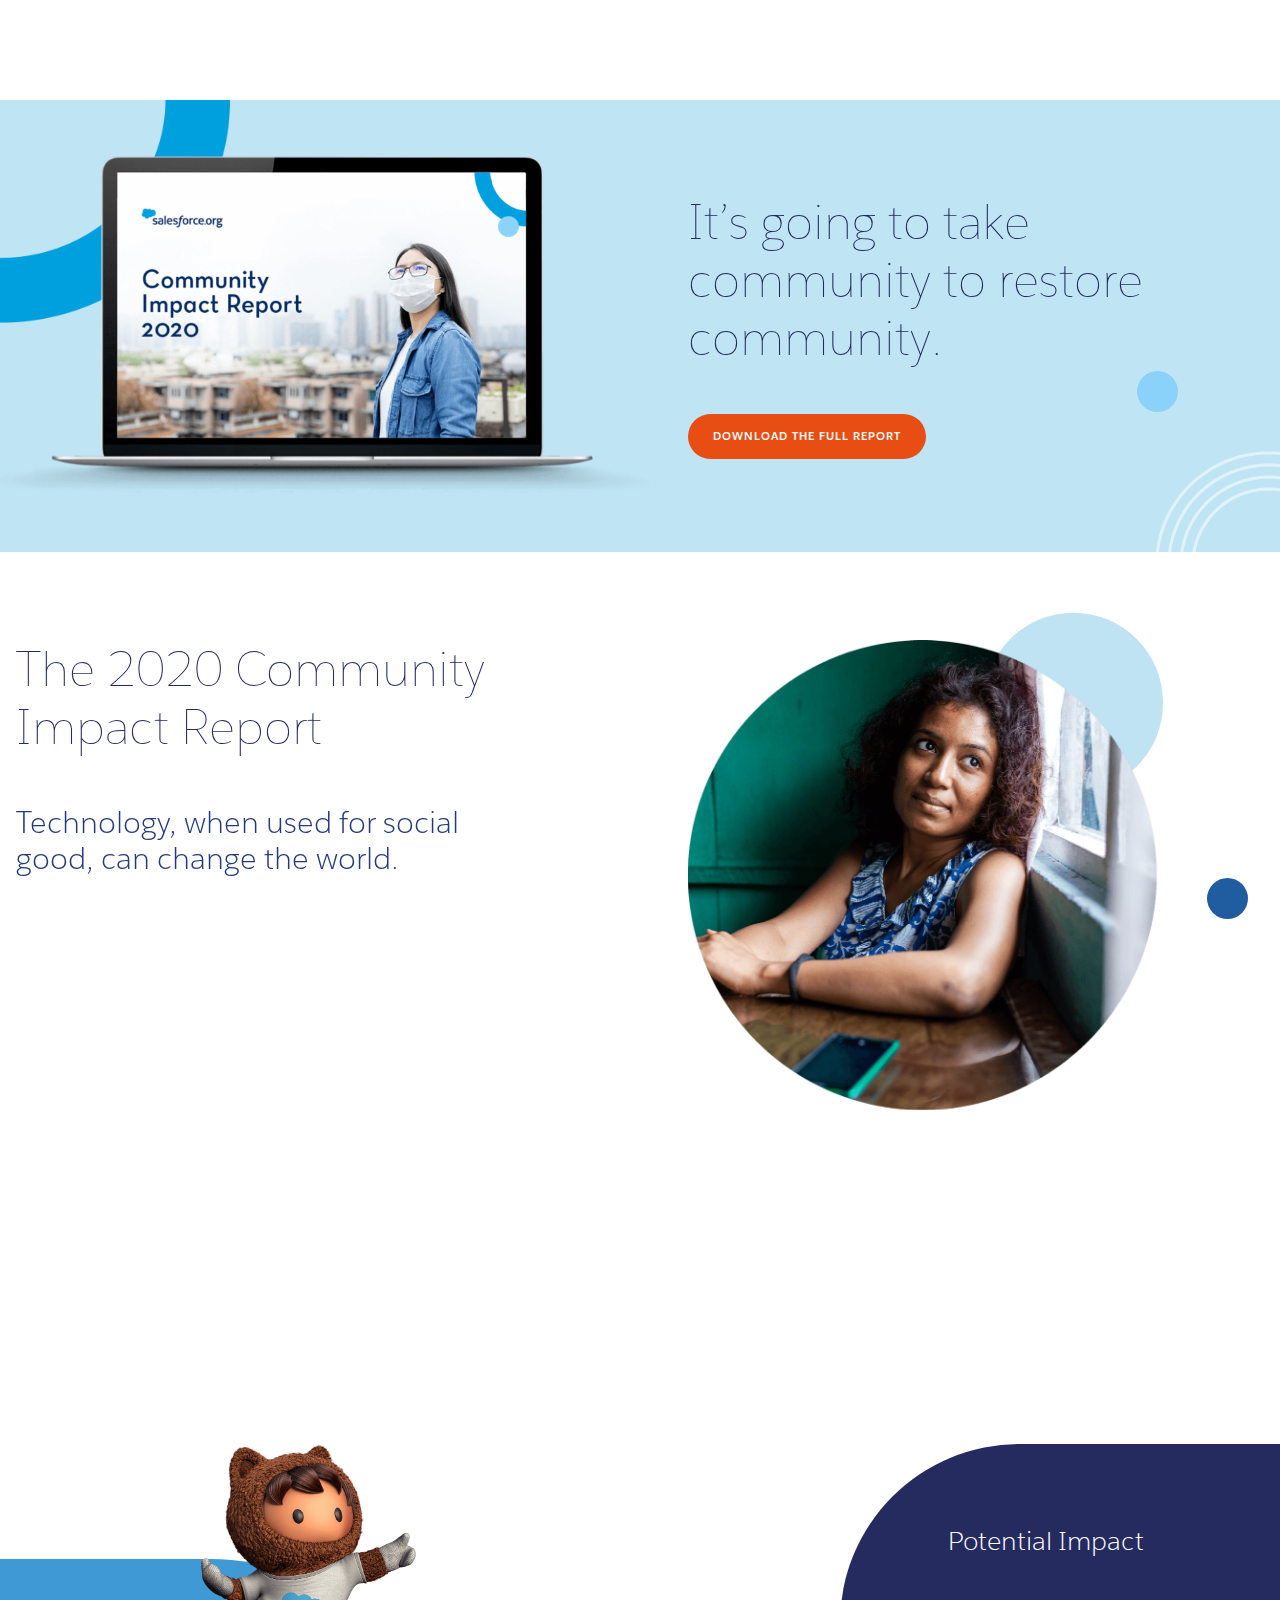
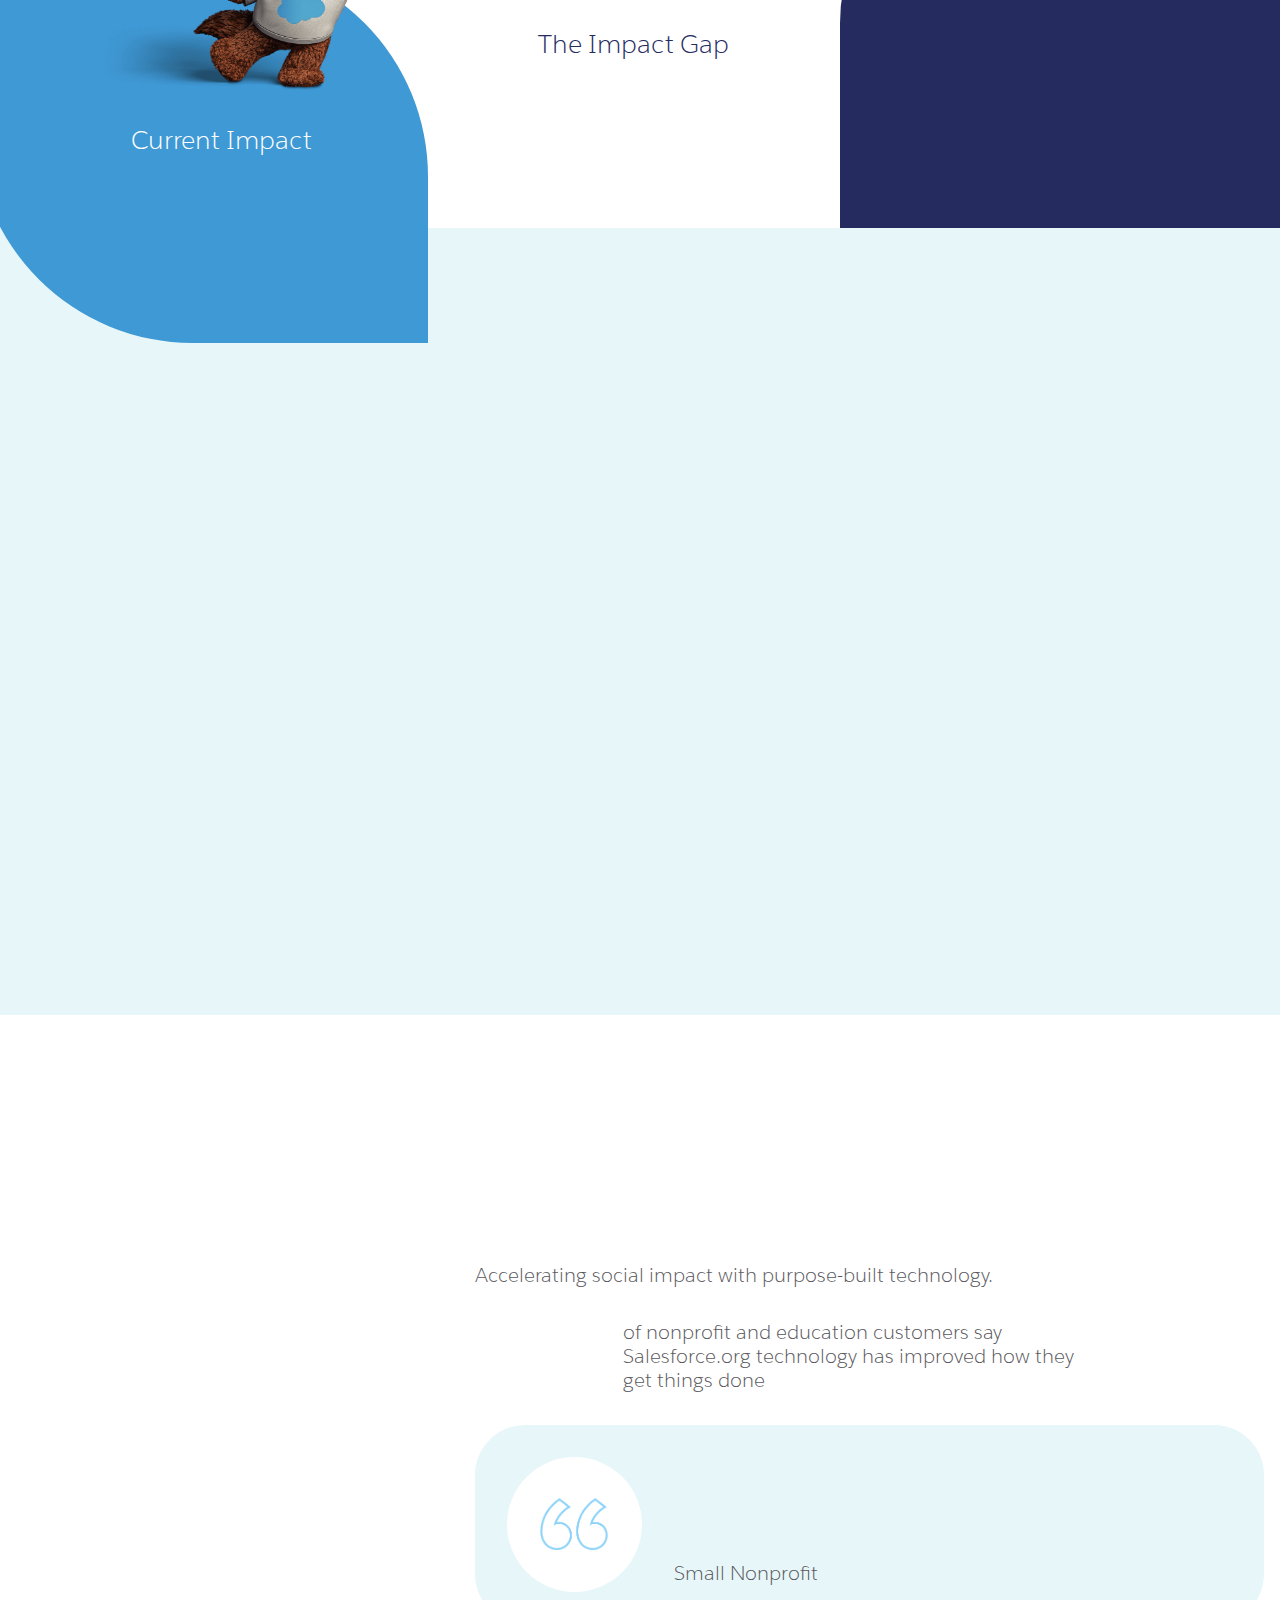
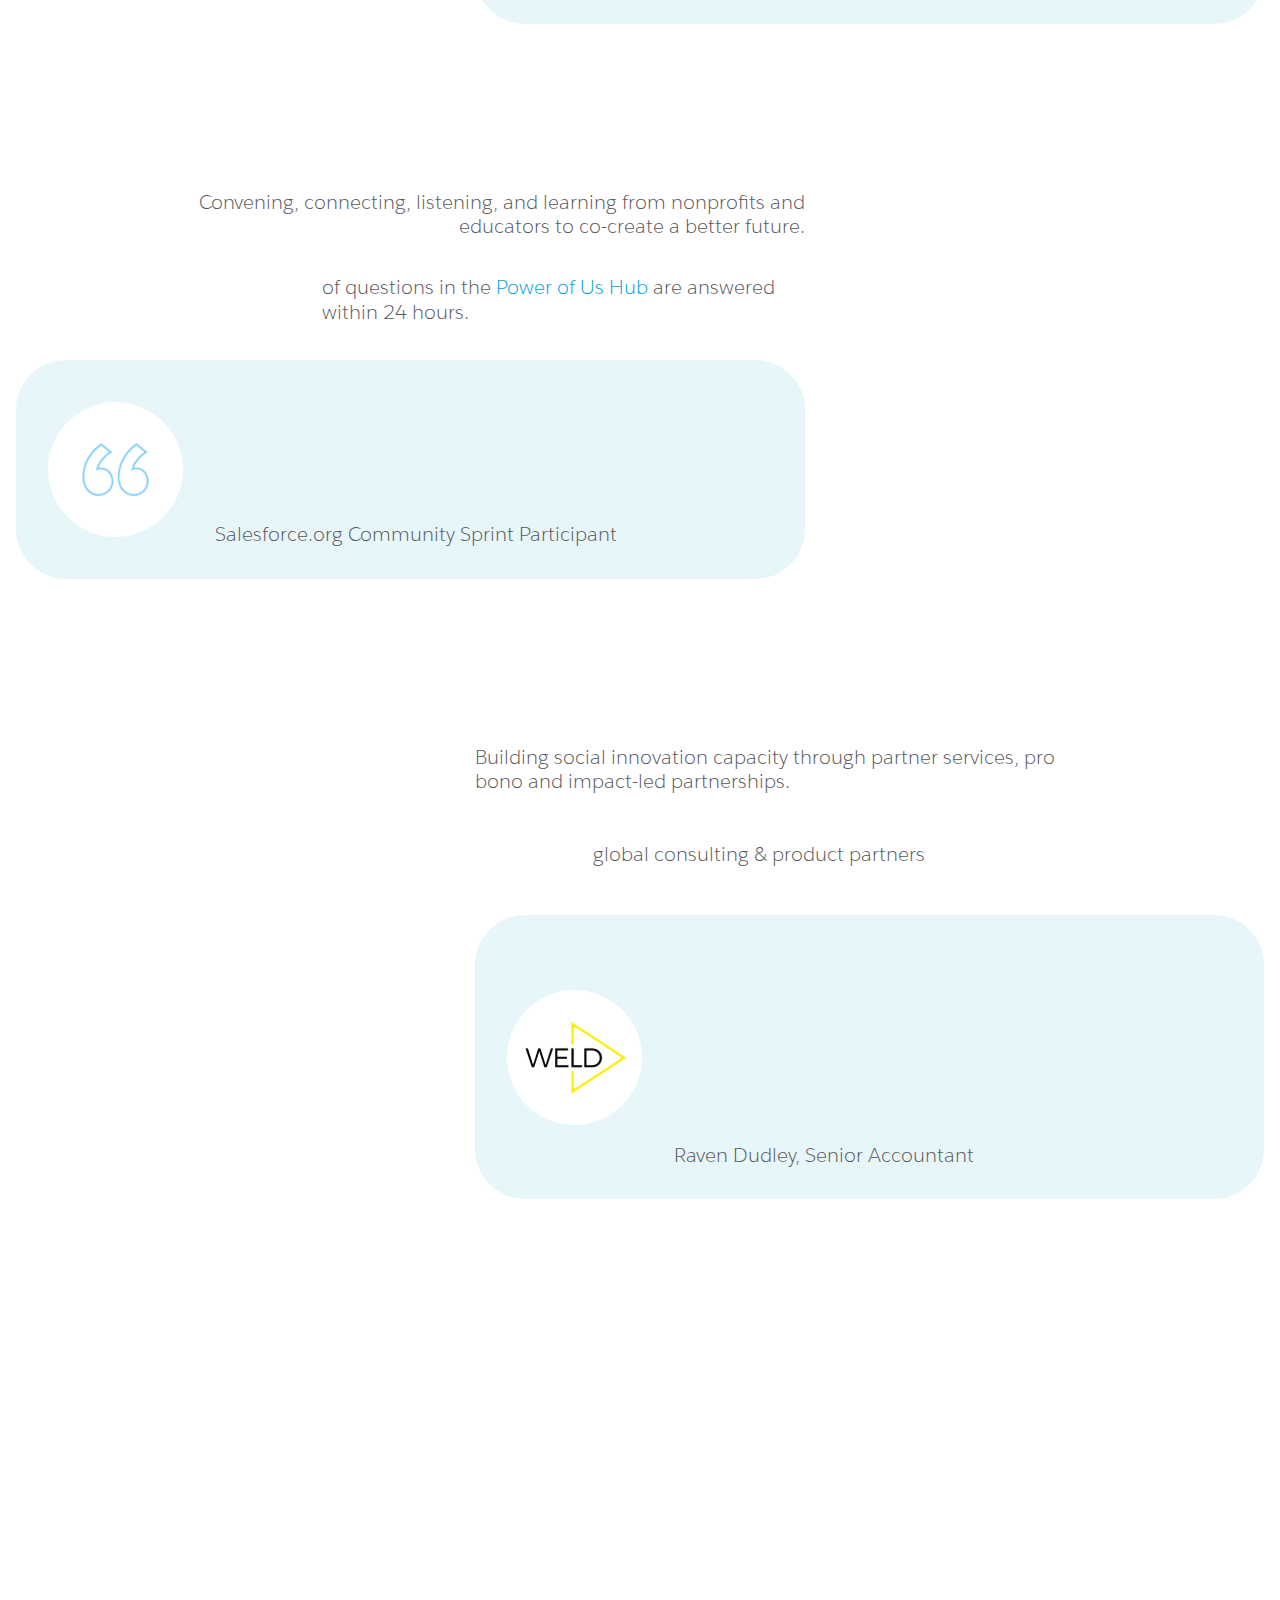
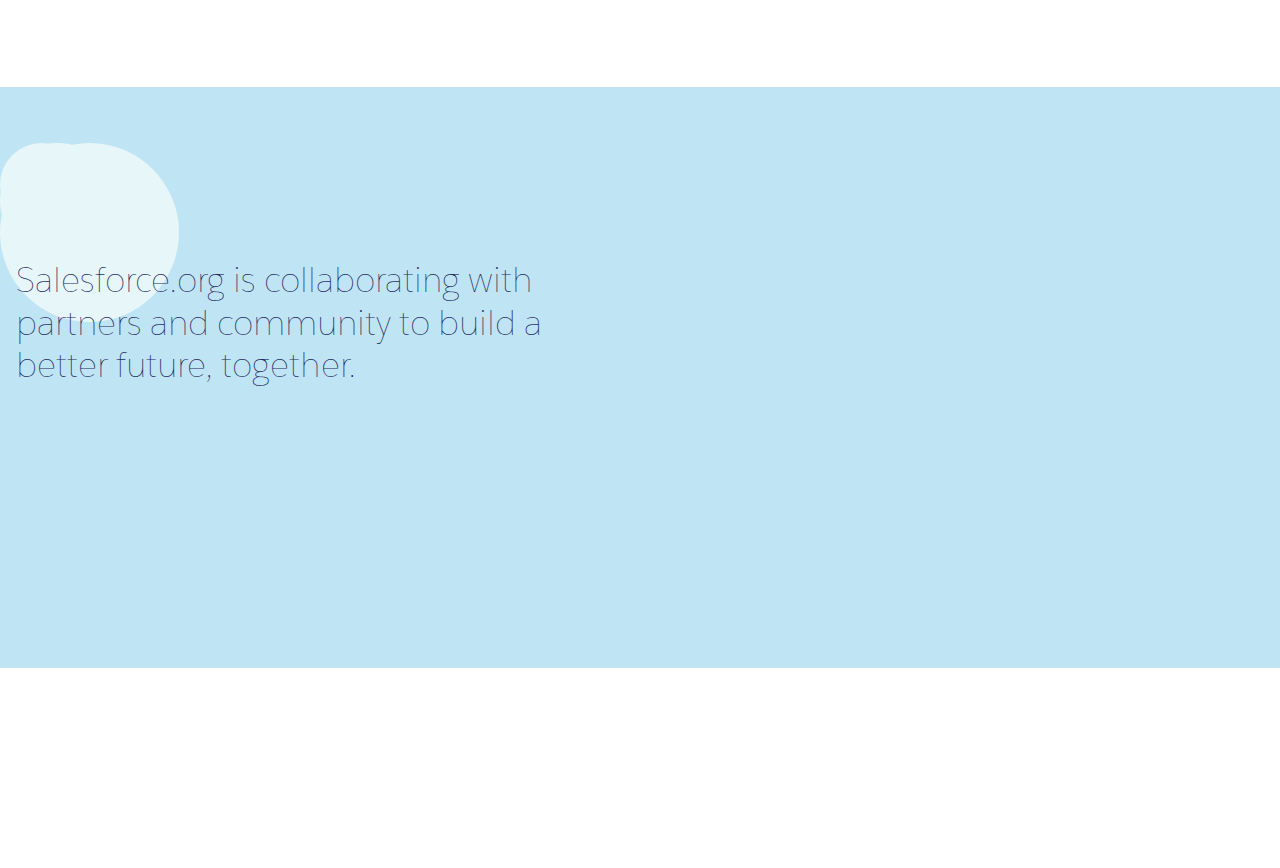
==== commit 86dccaf9: "code" ====
--- a/index.html
+++ b/index.html
@@ -81,7 +81,7 @@
 					<div class="text-right"><img class="tshirt-logo" src="https://alexey13.github.io/SalesforceReport/img/tshirt-logo.png" alt=""></div>
 					<div class="title title--middle color--white gap__title">Current Impact</div>
 				</div><div class="gap gap--second">
-					<svg xmlns="http://www.w3.org/2000/svg" viewBox="0 0 679.52 260.26" style="position: absolute; top: -15%; left: -5%; width: 125%;">
+					<svg xmlns="http://www.w3.org/2000/svg" viewBox="0 0 679.52 260.26" style="position: absolute; top: -17%; left: -4%; width: 125%;">
 			      <path d="M2.26,213c19.2-30.1,119.85-181.46,297-207,85.94-12.38,159.82,9.18,189,18,92.82,28.08,155.91,77.74,189,108" fill="none"  stroke-linecap="round" stroke-miterlimit="10" stroke-width="4.52" stroke-dasharray="0 12.37" data-anime="animate__impact-line" data-check-viewport style="stroke: #252b5f"/>
 			      <path d="M20.26,213c9.31-13.51,123.31-173.09,324-171,168.8,1.77,272,116.59,288,135" fill="none" stroke-linecap="round" stroke-miterlimit="10" stroke-width="4.52" stroke-dasharray="0 12.37" data-anime="animate__impact-line" data-check-viewport style="stroke: #252b5f"/>
 			      <path d="M29.26,222c9.62-11.87,126.49-150.92,315-135,177.85,15,269.17,155.32,279,171" fill="none" stroke-linecap="round" stroke-miterlimit="10" stroke-width="4.52" stroke-dasharray="0 12.37" data-anime="animate__impact-line" data-check-viewport style="stroke: #252b5f"/>
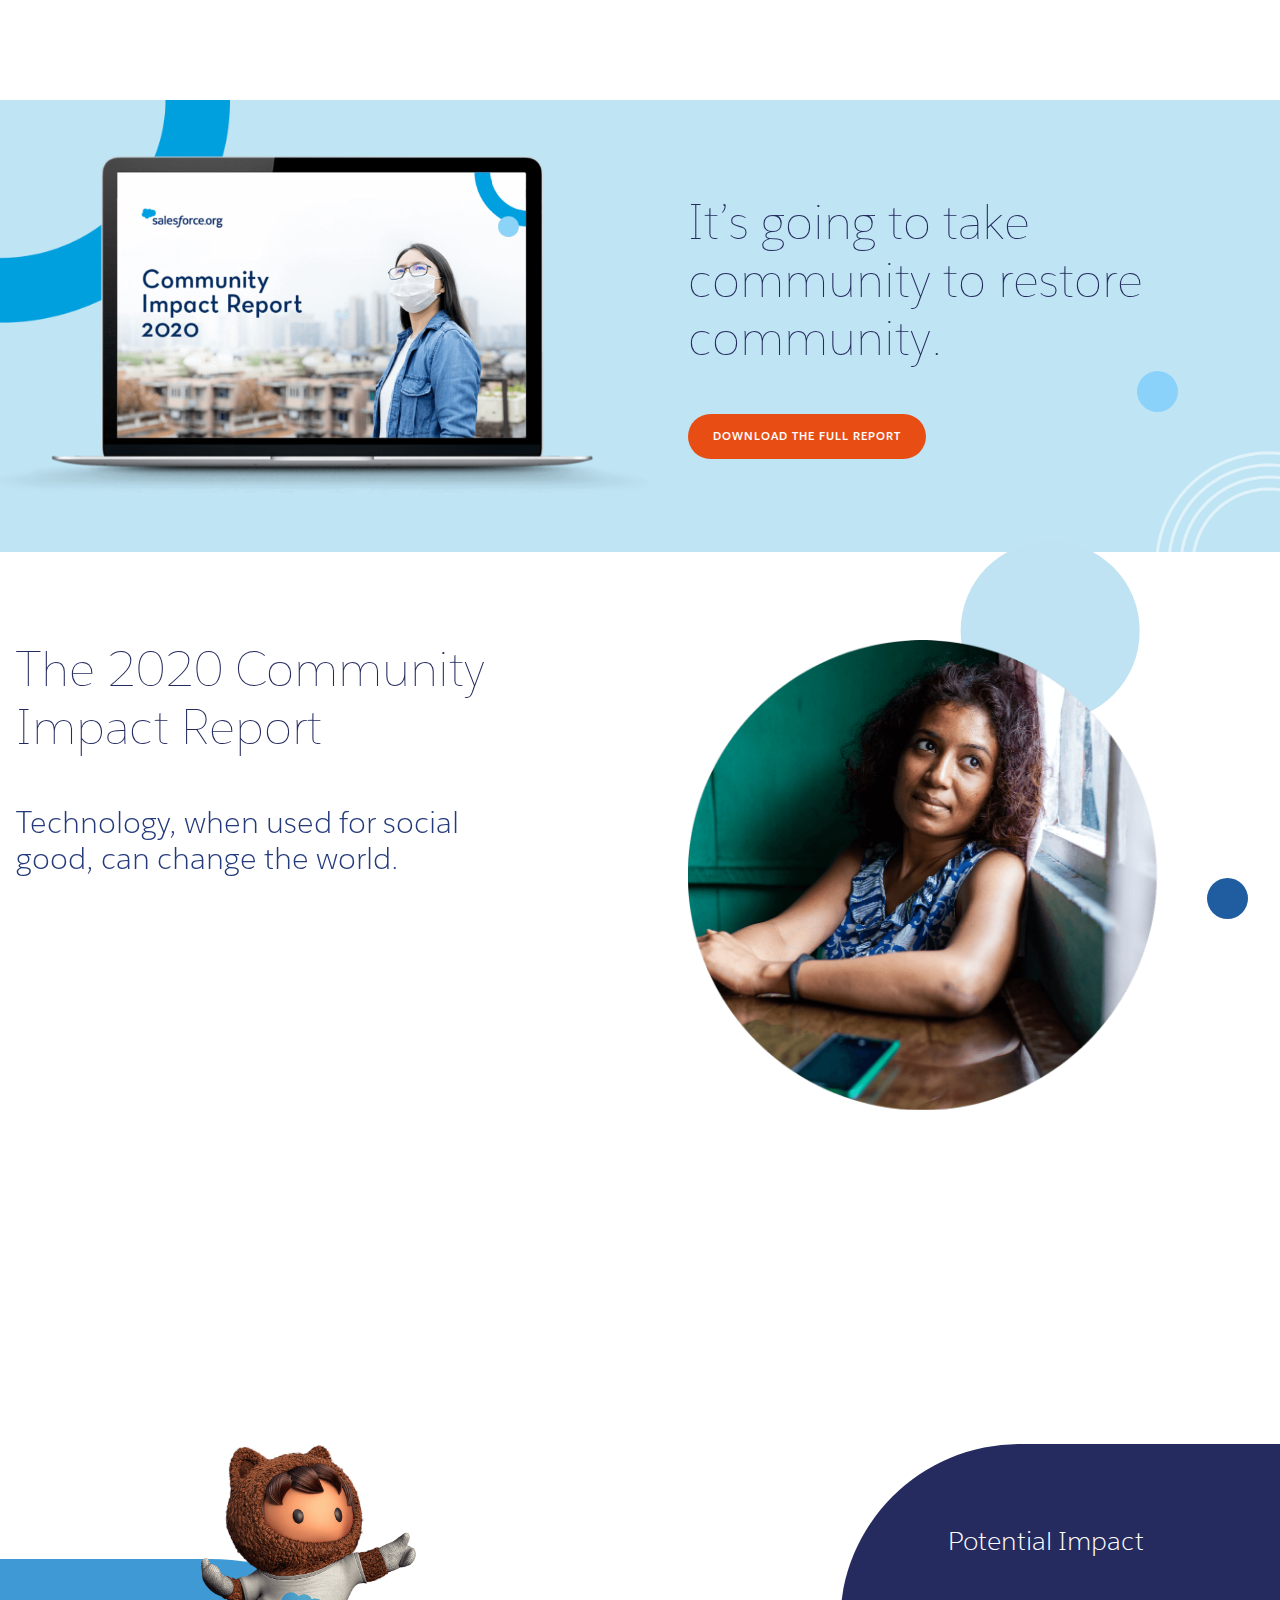
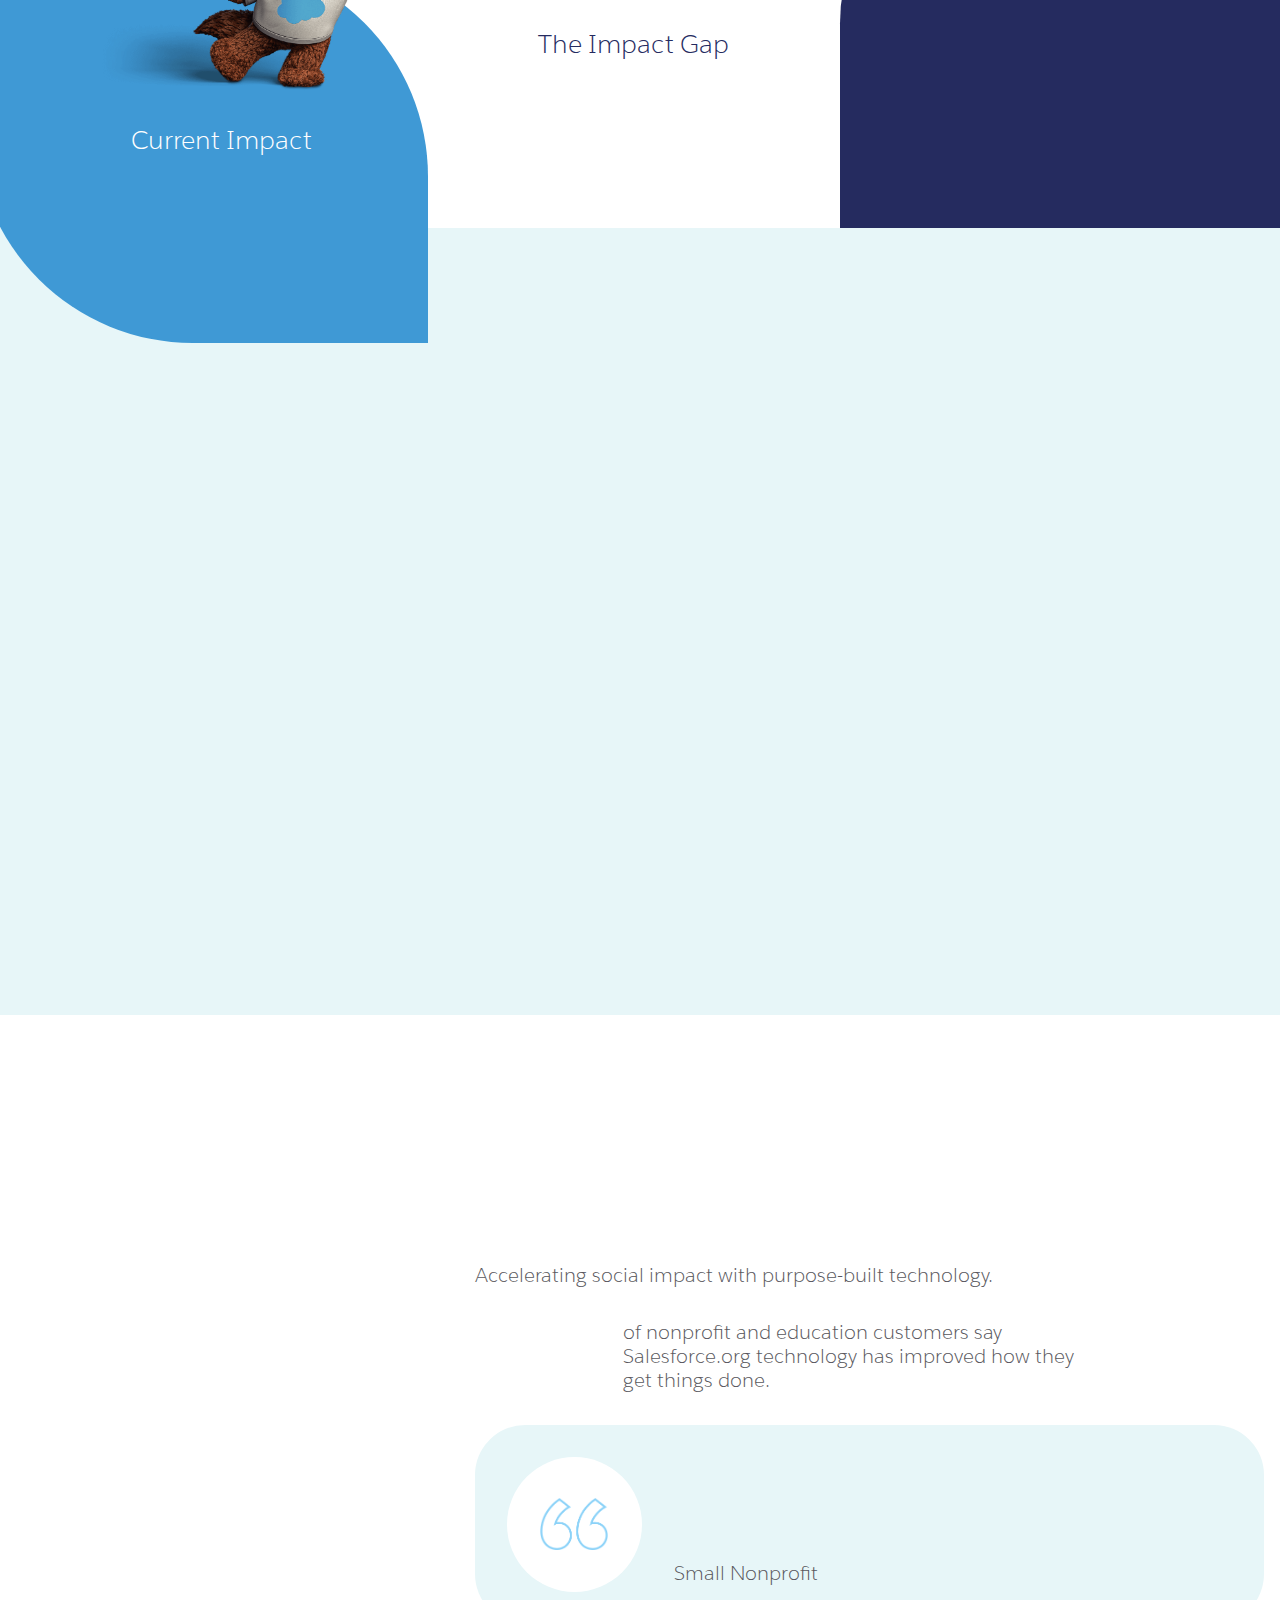
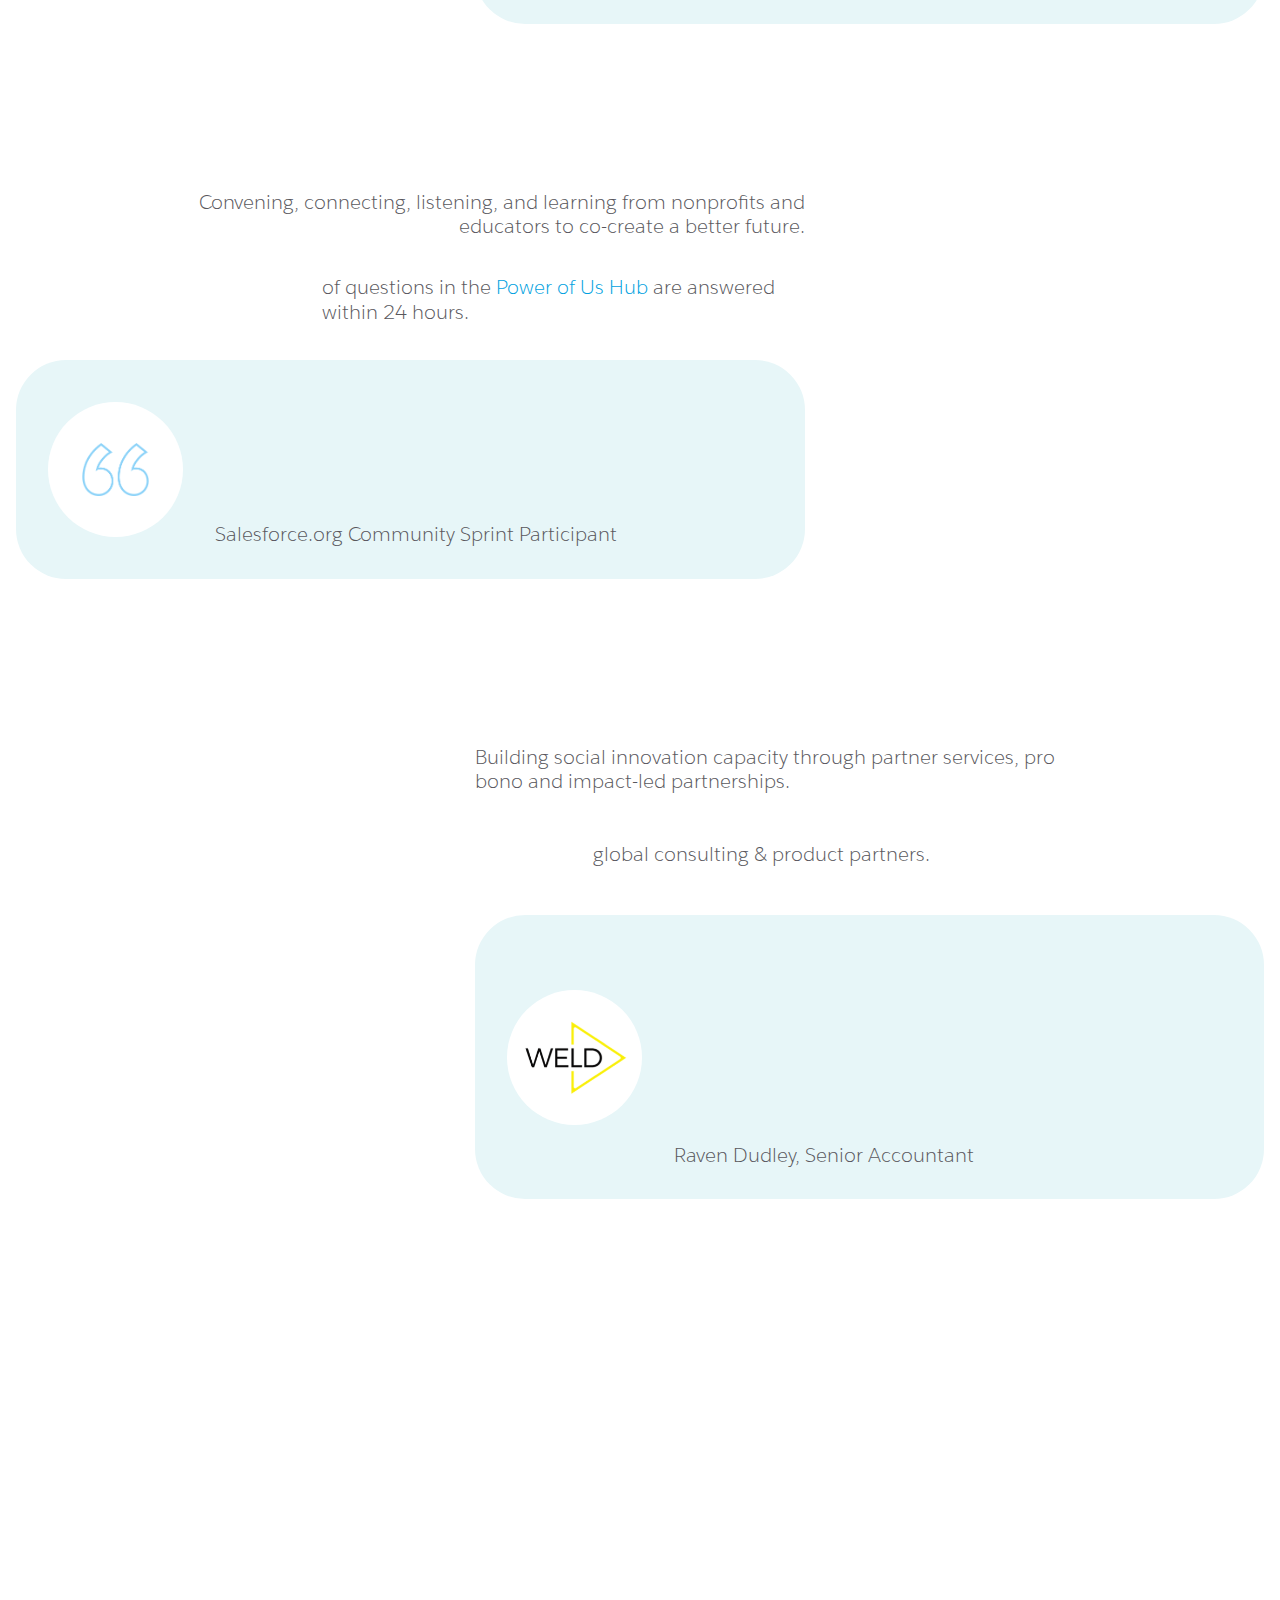
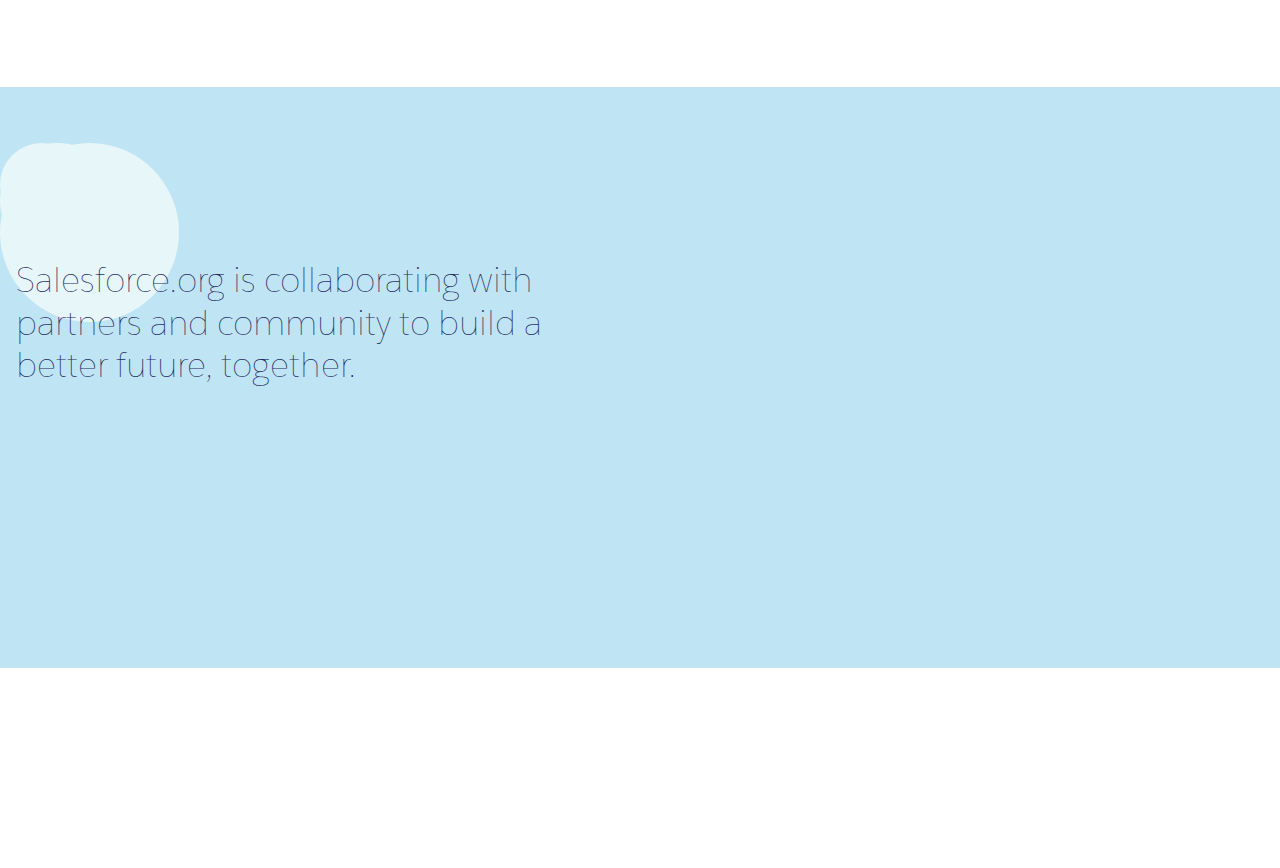
==== commit 20a415e6: "code" ====
--- a/index.html
+++ b/index.html
@@ -170,7 +170,7 @@
 							<div class="text--description mb-2">Accelerating social impact with purpose-built technology.</div>
 							<div class="impact-number mb-2">
 								<div class="impact-number__value title--lg" data-letters-anime="animate__fromTop" data-letters-delay="0.1" data-letters-duration="1" data-letters>82%</div>
-								<div class="text--description">of nonprofit and education customers say Salesforce.org technology has improved how they get things done</div>
+								<div class="text--description">of nonprofit and education customers say Salesforce.org technology has improved how they get things done.</div>
 							</div>
 						</div>
 						<div class="card">
@@ -178,7 +178,7 @@
 								<img class="img-fluid max-width-50" src="https://alexey13.github.io/SalesforceReport/img/card-1.png" alt="">
 							</div>
 							<div class="card__content">
-								<div class="subtitle subtitle__card mb-2" data-anime="animate__fromTop">When we’re doing less of the grunt work, we can do more of the high-level thinking”</div>
+								<div class="subtitle subtitle__card mb-2" data-anime="animate__fromTop">When we’re doing less of the grunt work, we can do more of the high-level thinking.”</div>
 								<div class="text--description">Small Nonproﬁt</div>
 							</div>
 						</div>
@@ -228,7 +228,7 @@
 							<div class="text--description mb-2">Building social innovation capacity through partner services, pro bono and impact-led partnerships.</div>
 							<div class="impact-number mb-2">
 								<div class="impact-number__value title--lg" data-letters-anime="animate__fromTop" data-letters-delay="0.1" data-letters-duration="1" data-letters>300</div>
-								<div class="text--description">global consulting & product partners</div>
+								<div class="text--description">global consulting & product partners.</div>
 							</div>
 						</div>
 						<div class="position-relative">
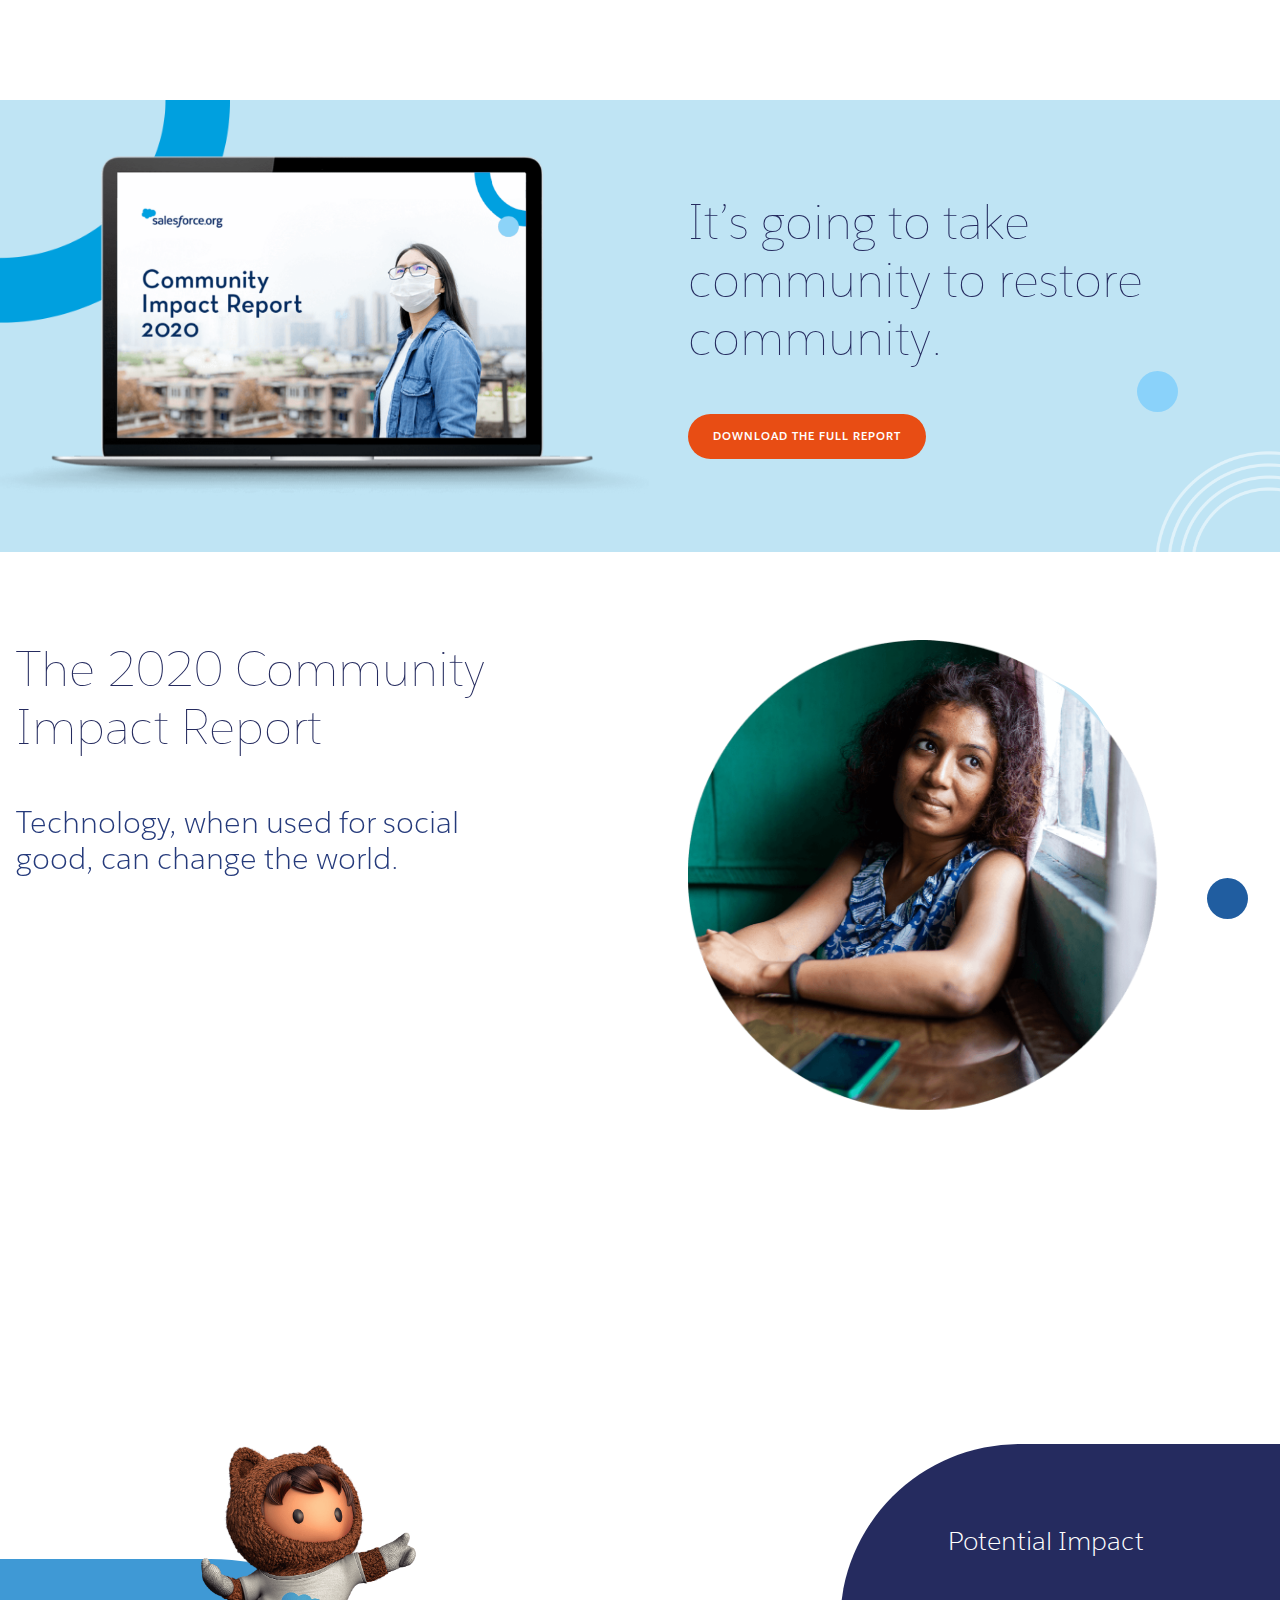
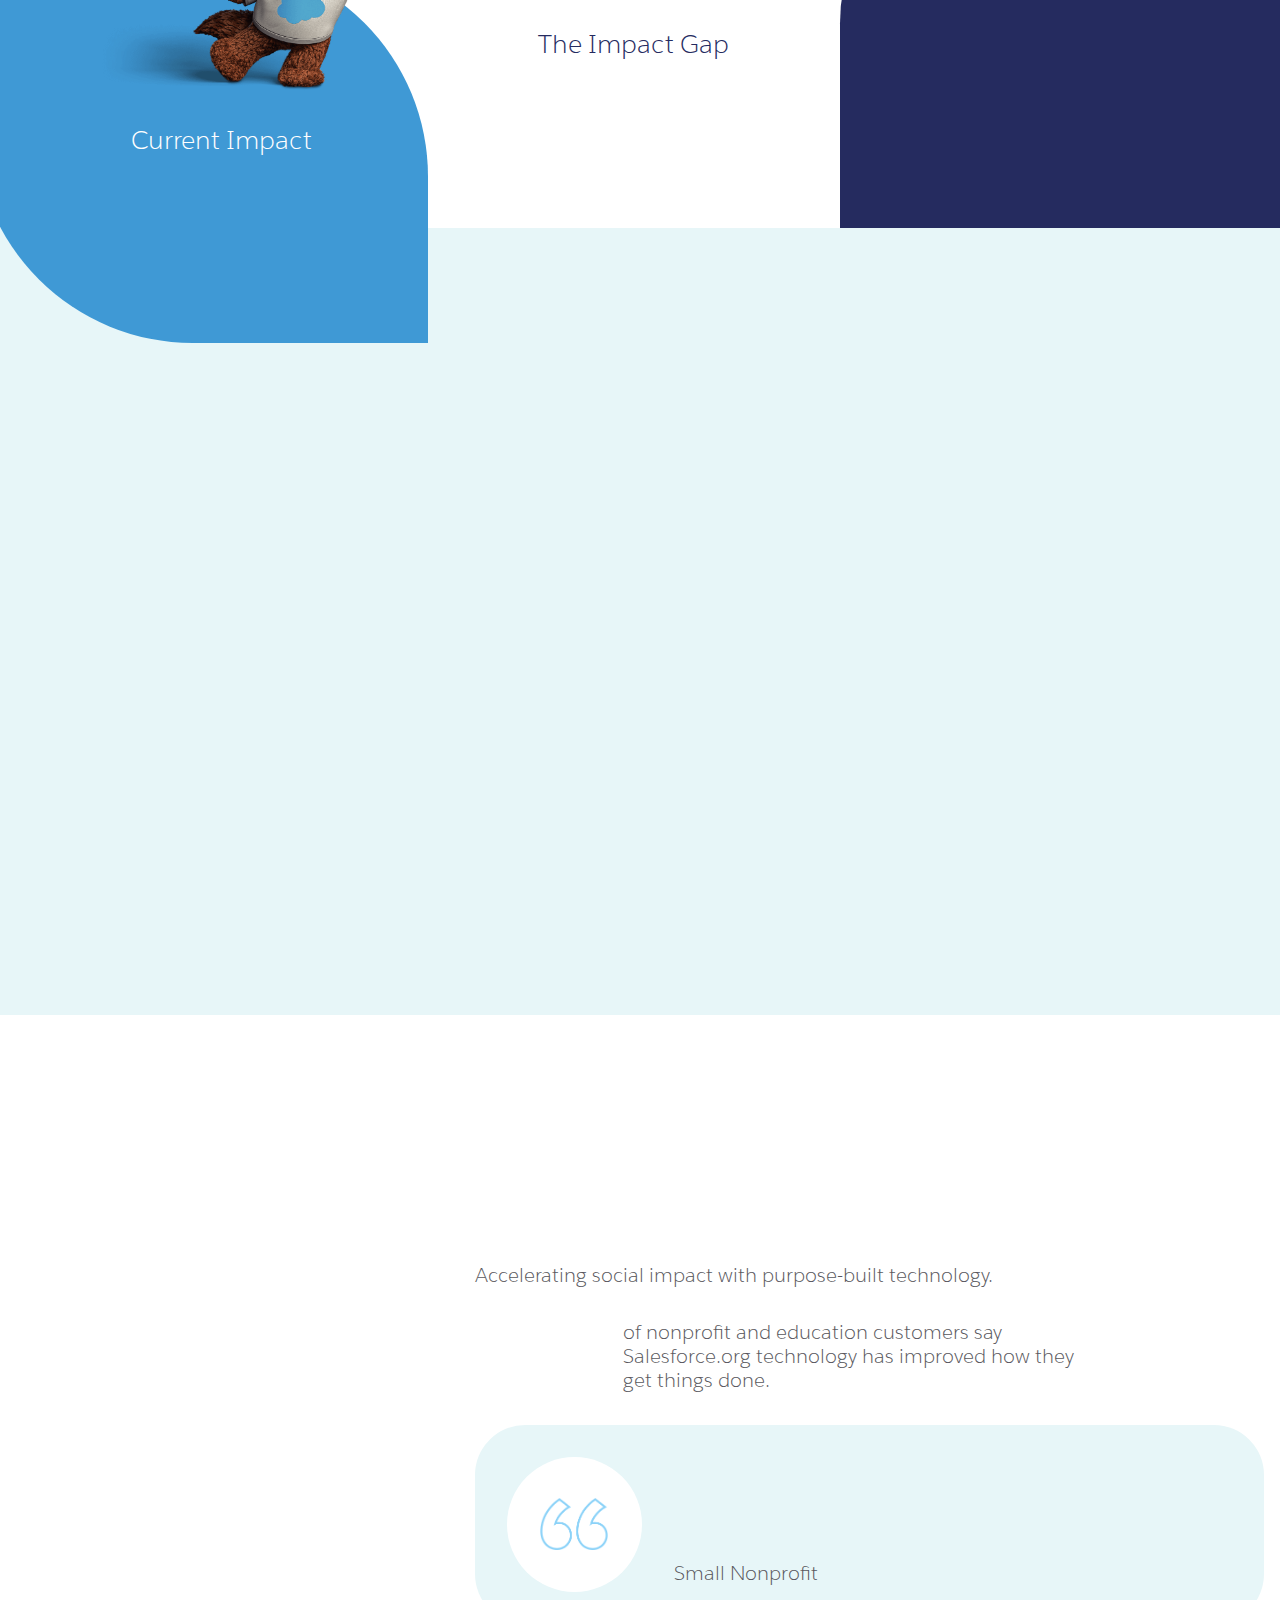
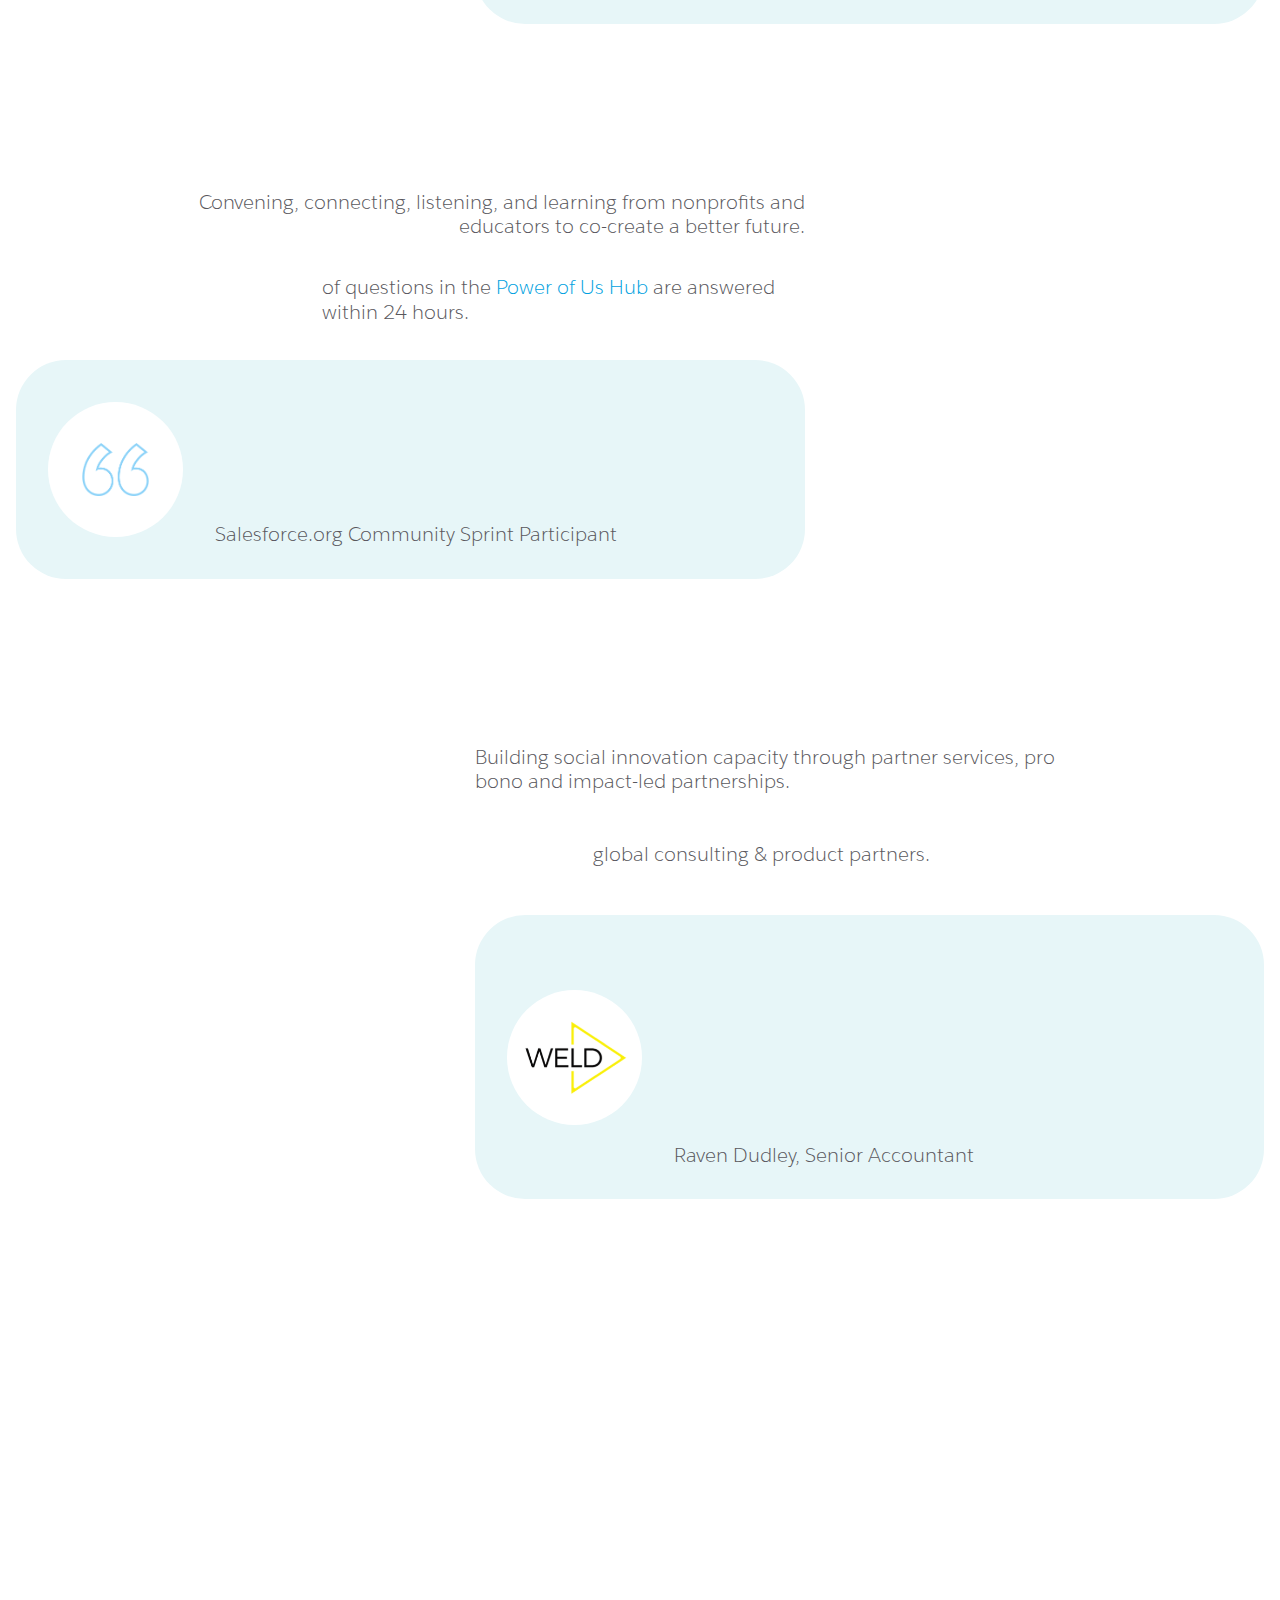
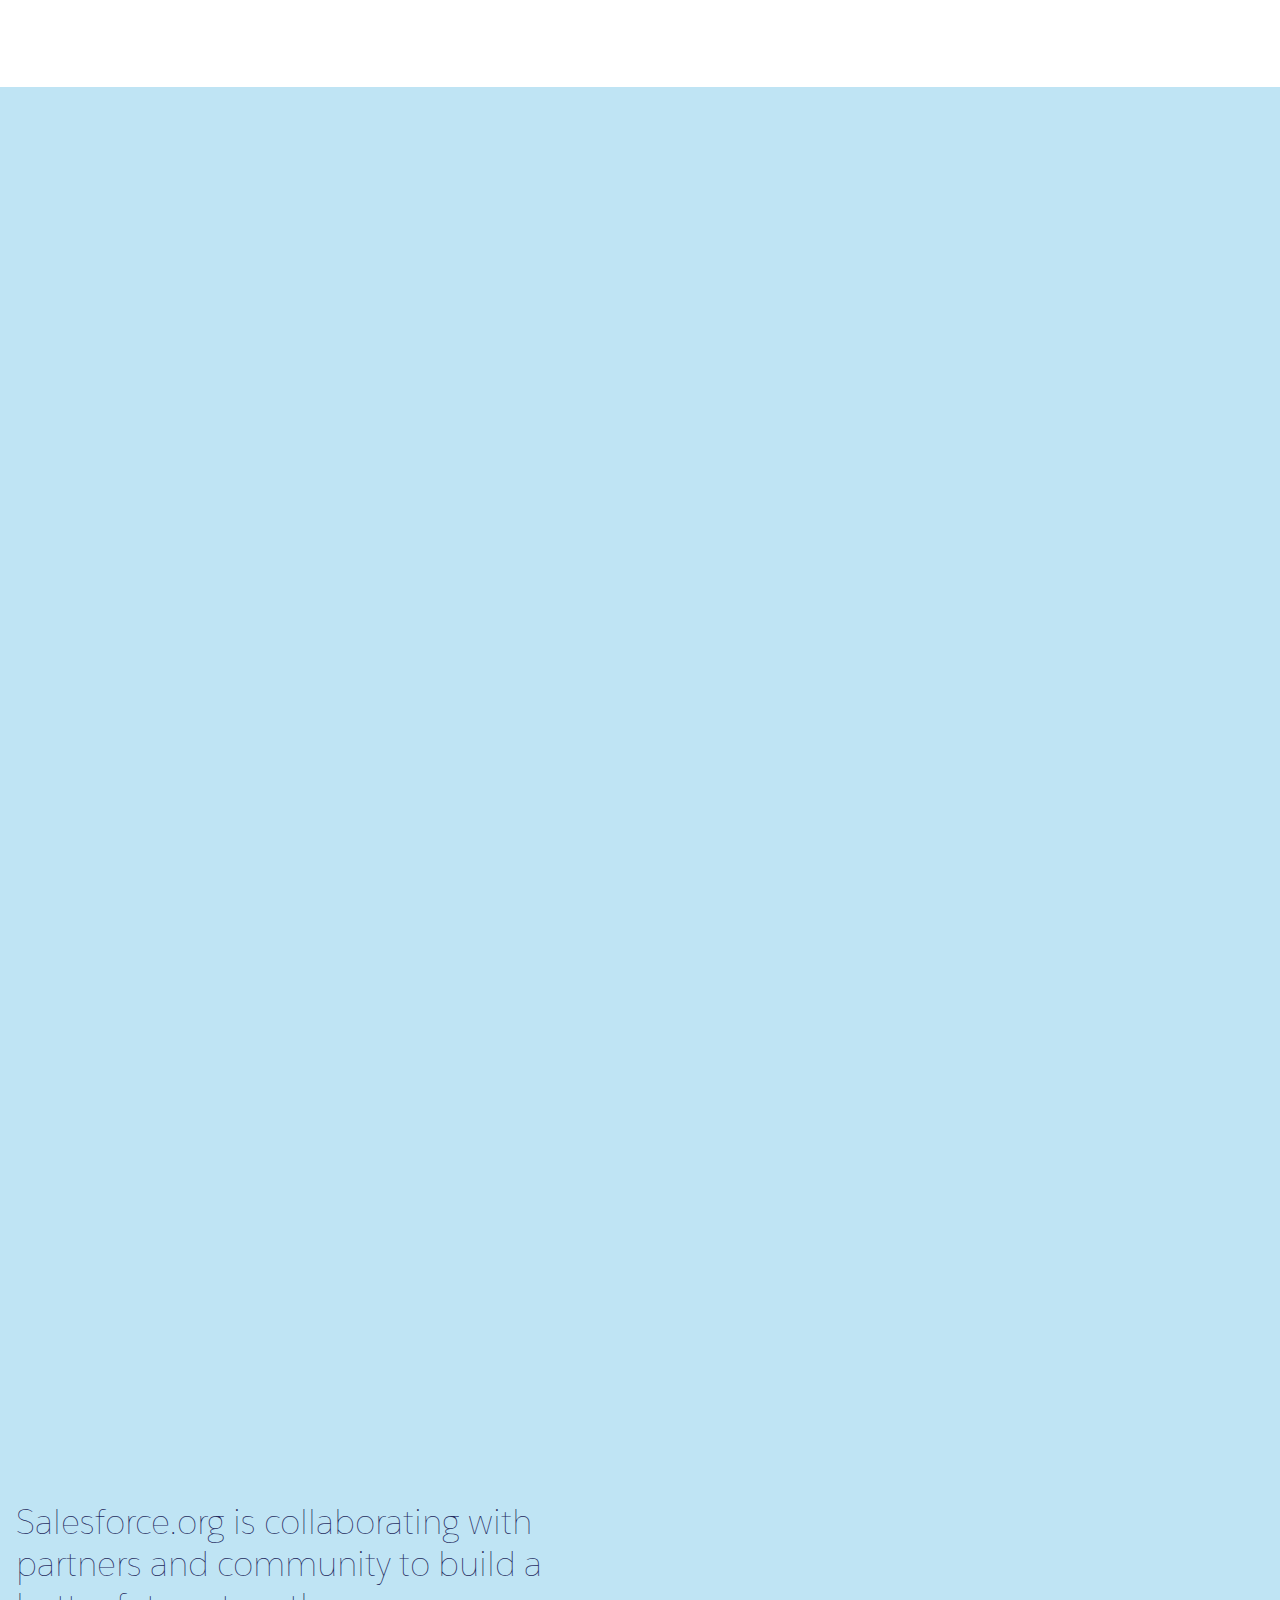
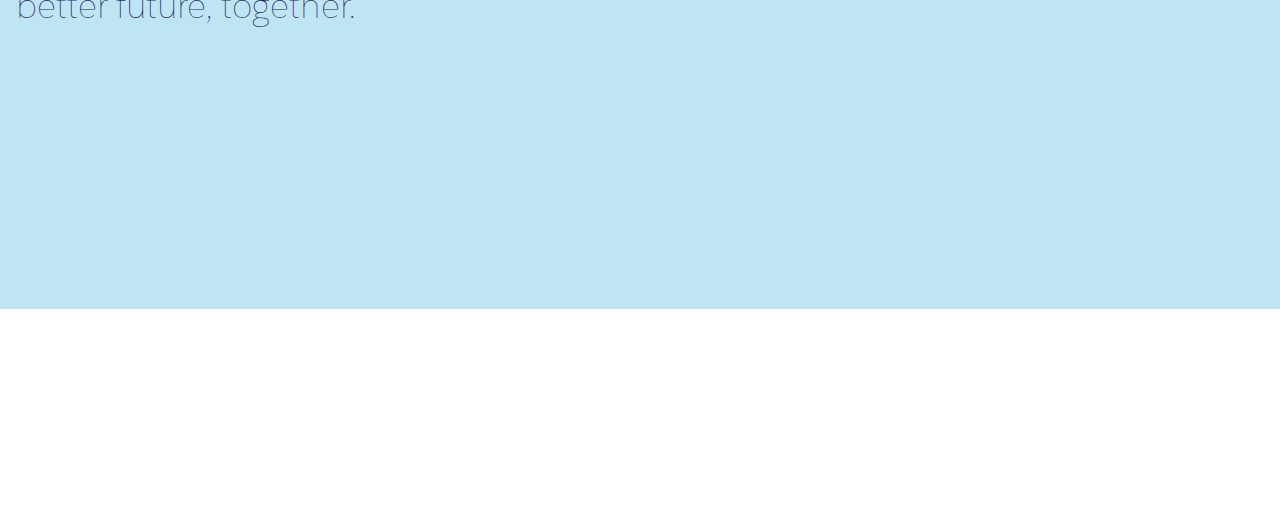
==== commit 54f920ea: "code" ====
--- a/index.html
+++ b/index.html
@@ -281,11 +281,10 @@
 	<section class="section overflow-hidden">
 		<div class="background-color--hero"></div>
 		<div class="background--hero background--last-section"></div>
-		<div class="section--hero__bubble-wrapper">
-			<span class="section--hero__bubble--1 bubble__standart bubble__standart--lg animation__fly animation__fly__tran--3" data-check-viewport></span>
-			<span class="section--hero__bubble--2 bubble__standart bubble__standart--xlg animation__fly animation__fly__tran--3" data-check-viewport></span> 
-			<span class="section--hero__bubble--3 bubble__standart bubble__standart--md animation__fly animation__fly__tran--3" data-check-viewport></span>
-		</div>
+		<svg class="path-bottom-left-2" xmlns="http://www.w3.org/2000/svg" viewBox="0 0 163.79 158.09">
+		  <path d="M23,158.09C23,83.48,86,23,163.79,23" fill="none" stroke="#8cd3f8" stroke-miterlimit="10" stroke-width="46" style="position: absolute; left: 0; bottom: 0; z-index: 2;"/>
+		</svg>
+		<span class="section--hero__bubble--1 bubble__standart bubble__standart--xsm animation__fly animation__fly__tran--3" data-check-viewport></span>
 		<div class="container position-relative">
 			<div class="row align-items-center">
 				<div class="column-6 column-lg">
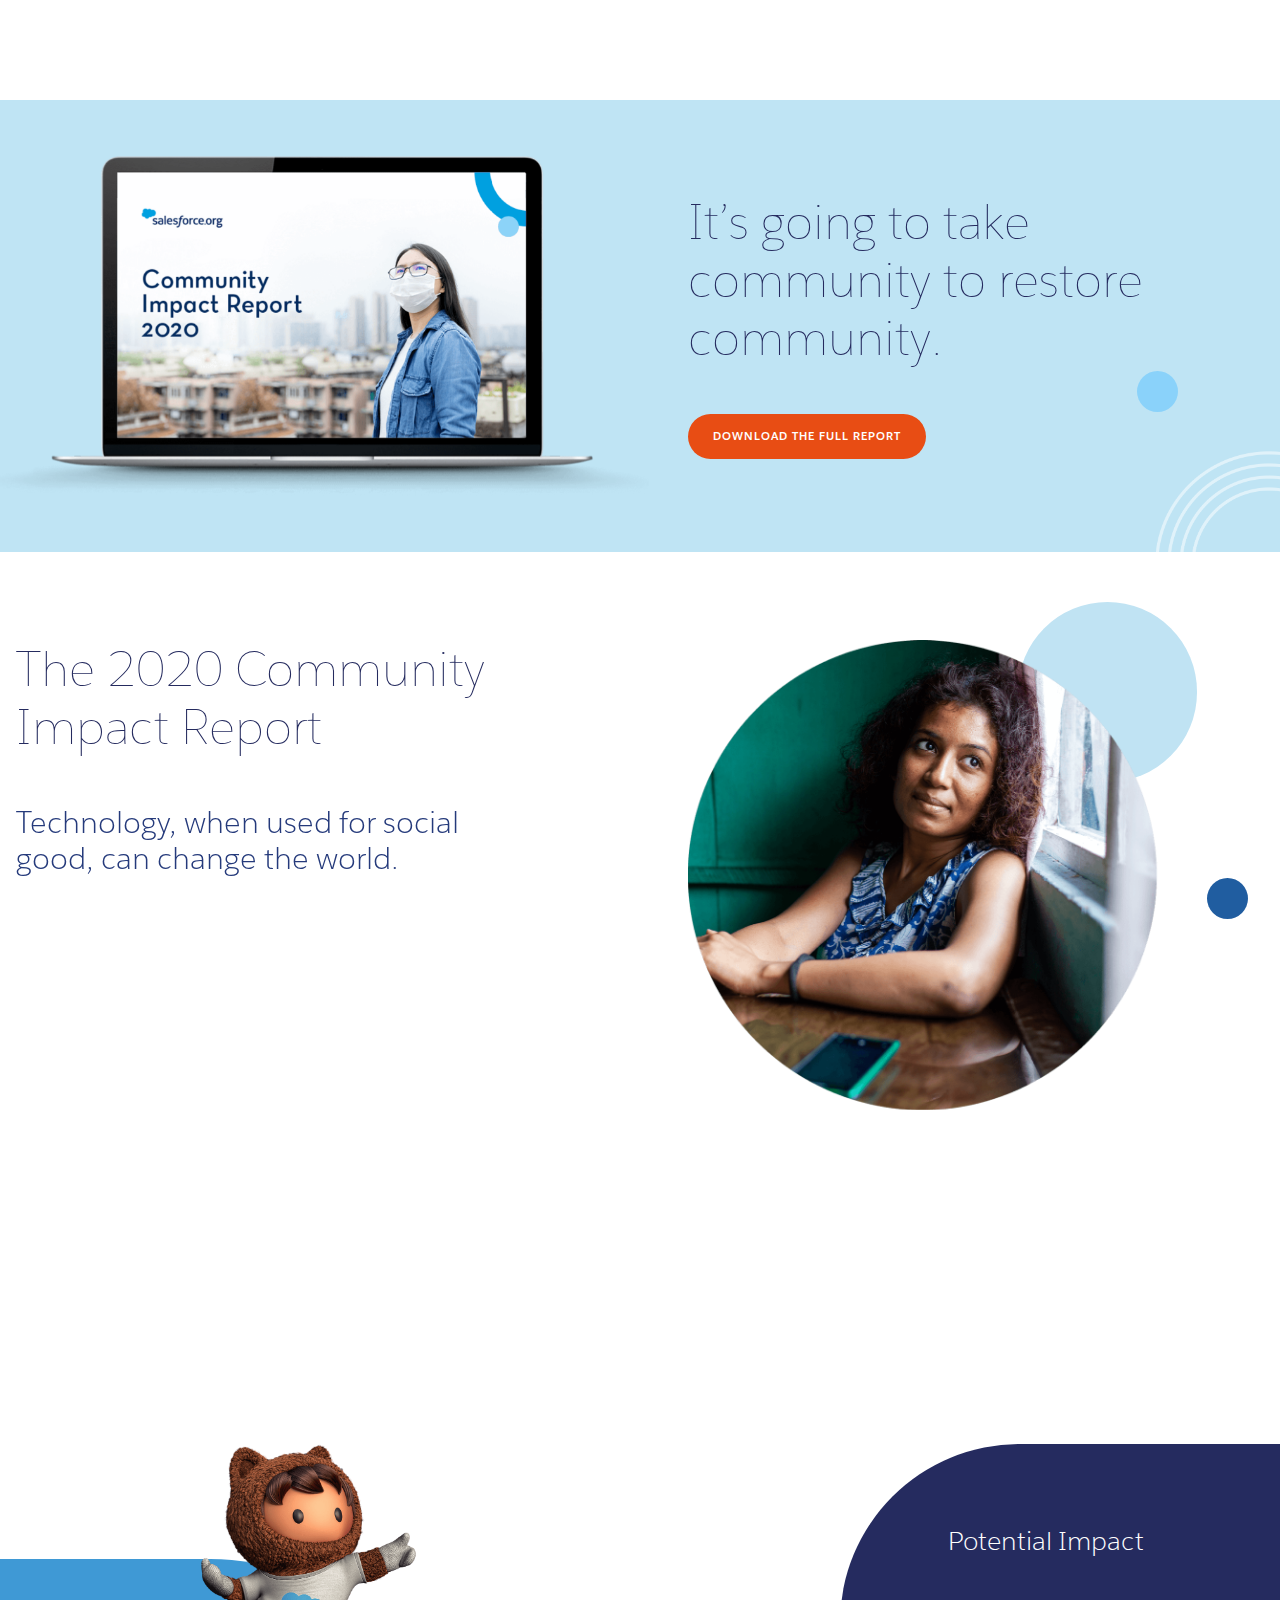
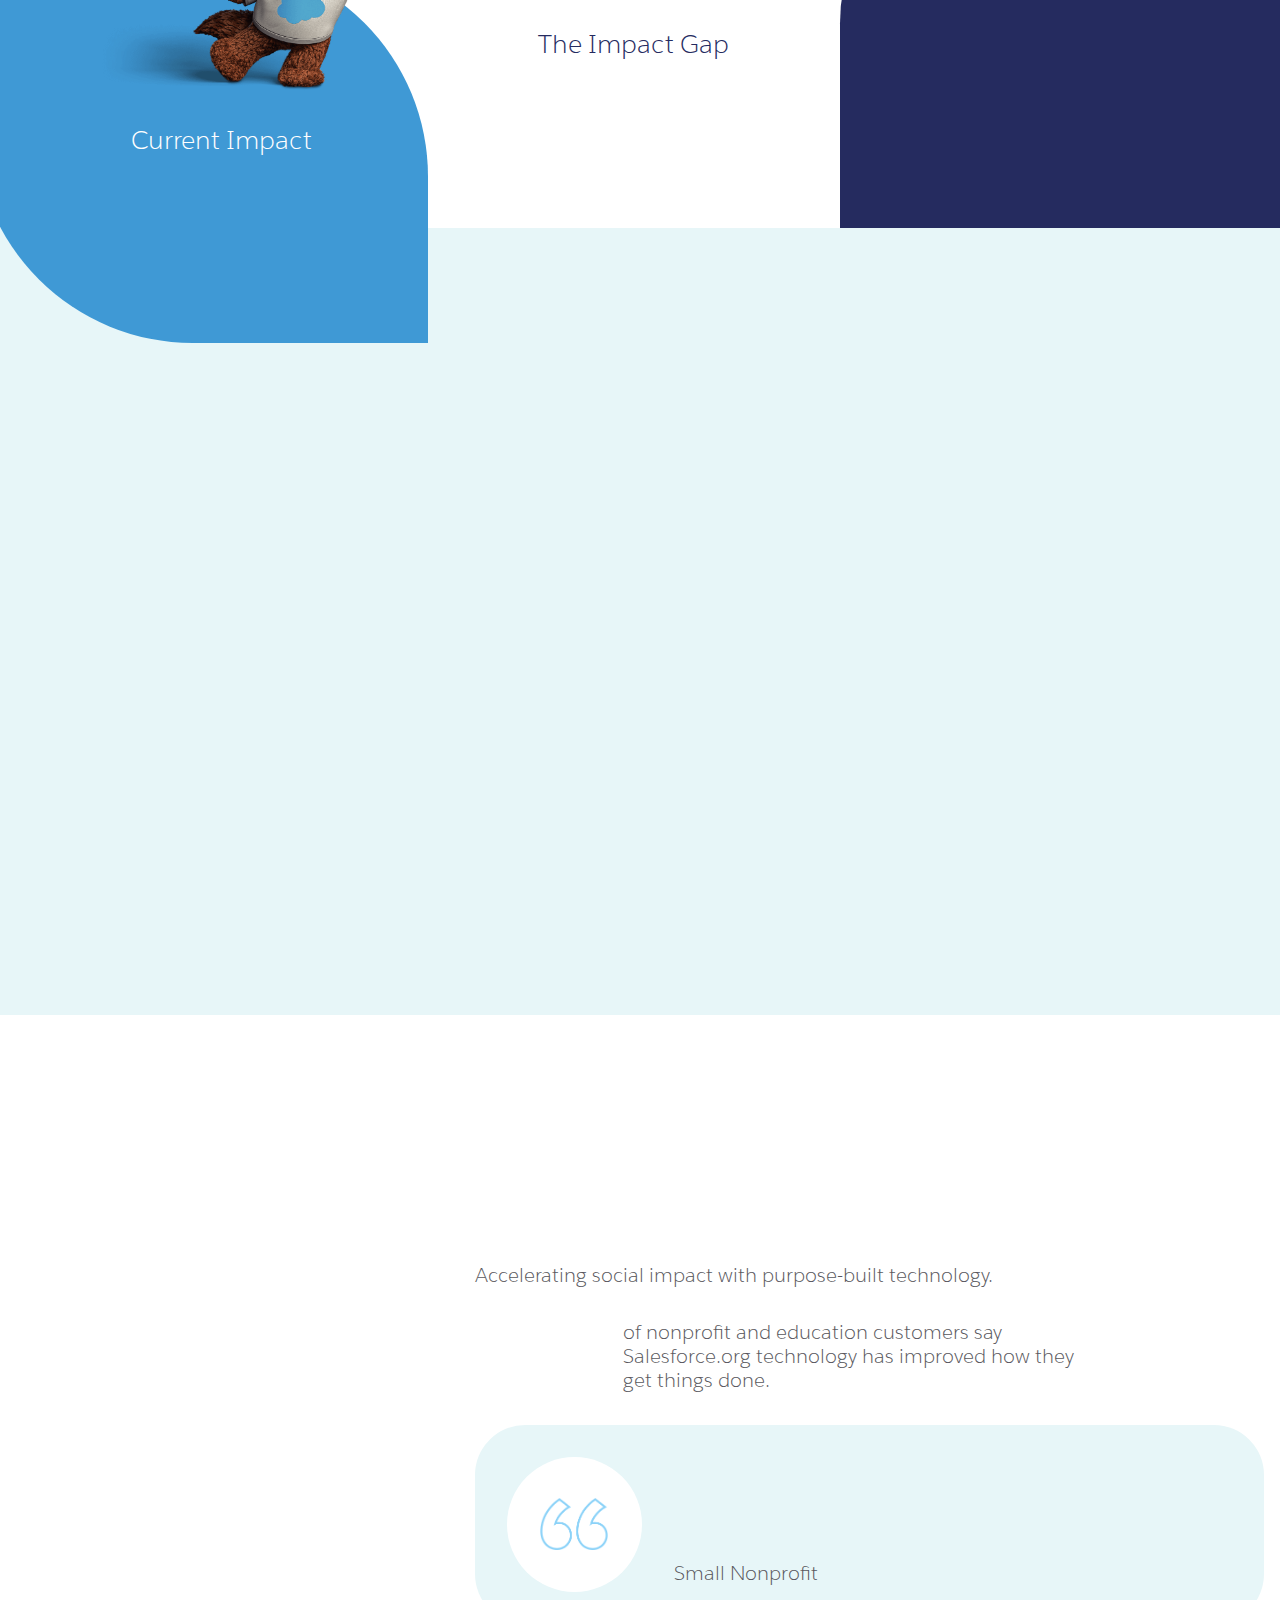
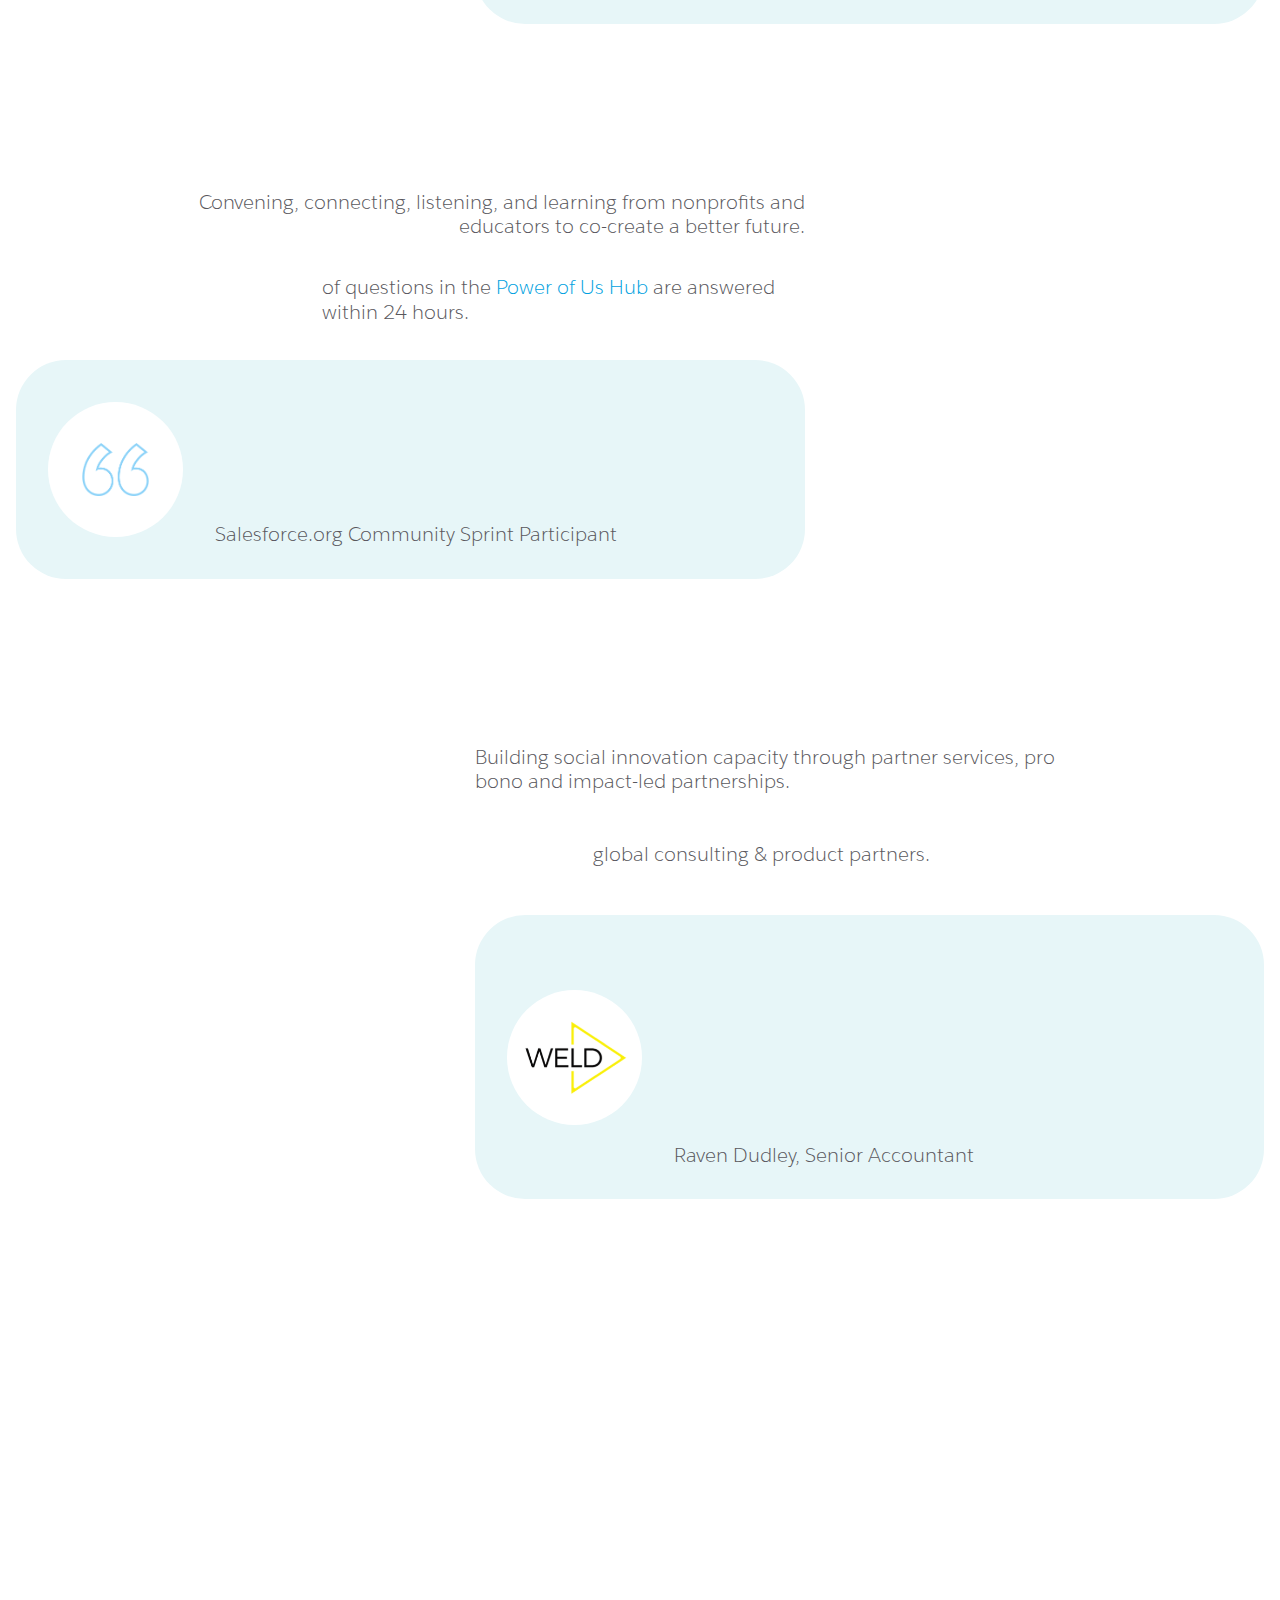
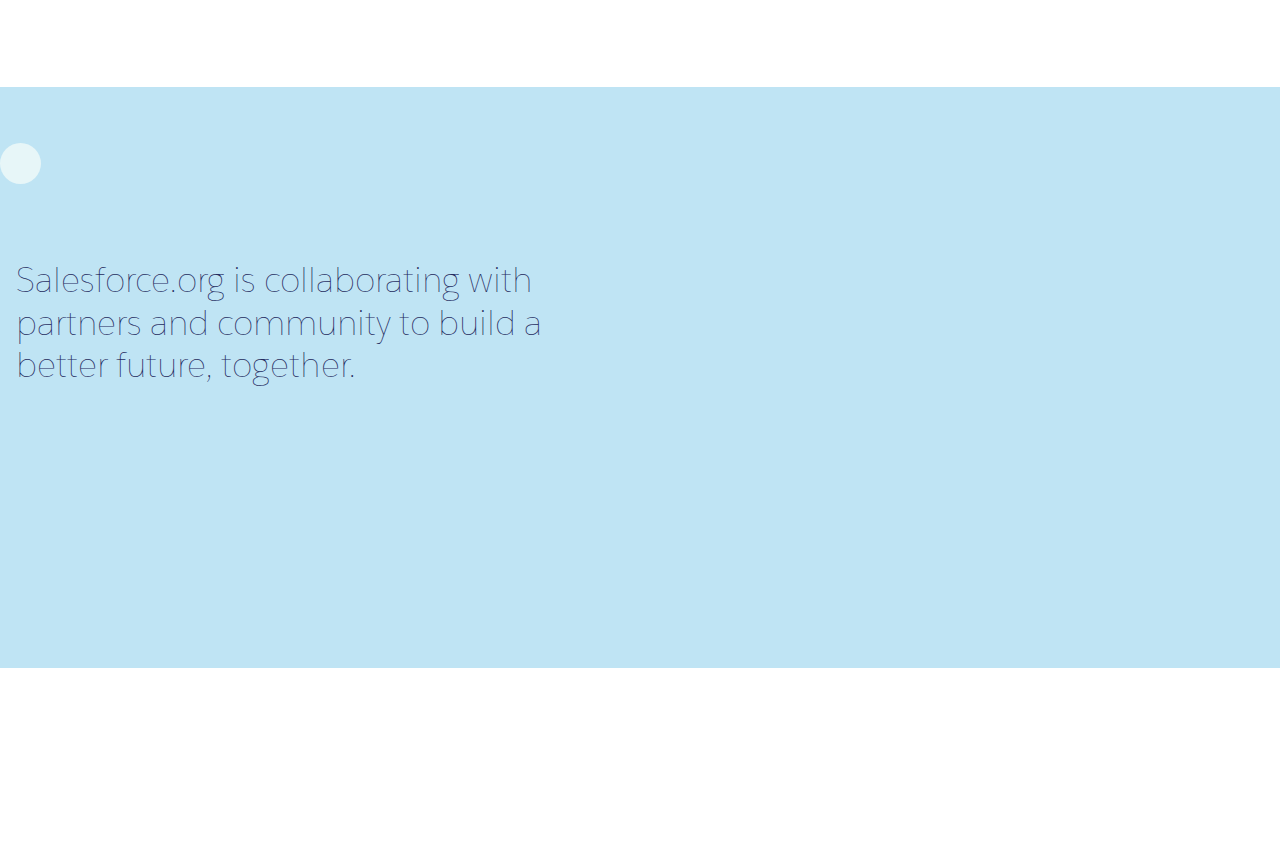
==== commit d9f8e08b: "code" ====
--- a/index.html
+++ b/index.html
@@ -13,8 +13,11 @@
 
 	<section class="section section--hero mb-2">
 		<div class="background-color--hero" data-anime="animate__appearFromLeft"></div>
-		<img src="https://alexey13.github.io/SalesforceReport/img/outlineed-circle.png" alt="" data-anime="animate__appear" data-aniume- data-anime-delay="1" style="position: absolute;
-		left: 0; top: 0; width: 18%;">
+		<div style="position: absolute; width: 18%; left: 0; top: -10px; transform: rotate(180deg);">
+			<svg class="path-bottom-left-2" width="100%" xmlns="http://www.w3.org/2000/svg" viewBox="0 0 163.79 158.09" data-anime="animate__line2" data-anime-duration="1.5">
+		  	<path d="M23,158.09C23,83.48,86,23,163.79,23" fill="none" stroke="#02a0df" stroke-miterlimit="10" stroke-width="46"/>
+			</svg>
+		</div>
 		<img src="https://alexey13.github.io/SalesforceReport/img/lined-circle.png" alt="" data-anime="animate__appear" data-anime-delay="1" style="position: absolute;
 		right: 0; bottom: 0; width: 10%;">
 		<div class="bubble__standart--xsm" data-anime="animate__zoomIn" style="position: absolute; right: 8%; top: 60%;">
@@ -281,9 +284,12 @@
 	<section class="section overflow-hidden">
 		<div class="background-color--hero"></div>
 		<div class="background--hero background--last-section"></div>
-		<svg class="path-bottom-left-2" xmlns="http://www.w3.org/2000/svg" viewBox="0 0 163.79 158.09">
-		  <path d="M23,158.09C23,83.48,86,23,163.79,23" fill="none" stroke="#8cd3f8" stroke-miterlimit="10" stroke-width="46" style="position: absolute; left: 0; bottom: 0; z-index: 2;"/>
-		</svg>
+		<div style="position: absolute; width: 10%; left: -10px; bottom: 0; transform: rotate(90deg);">
+			<svg class="path-bottom-left-2" width="100%" xmlns="http://www.w3.org/2000/svg" viewBox="0 0 163.79 158.09" data-anime="animate__line2">
+		  	<path d="M23,158.09C23,83.48,86,23,163.79,23" fill="none" stroke="#8cd3f8" stroke-miterlimit="10" stroke-width="46"/>
+			</svg>
+		</div>
+		<img src="https://alexey13.github.io/SalesforceReport/img/lined-circle-2.png" alt="" data-anime="animate__appear" style="position: absolute; right: 3%; top: 0; width: 10%;">
 		<span class="section--hero__bubble--1 bubble__standart bubble__standart--xsm animation__fly animation__fly__tran--3" data-check-viewport></span>
 		<div class="container position-relative">
 			<div class="row align-items-center">
--- a/index.css
+++ b/index.css
@@ -1399,8 +1399,13 @@
   stroke-dasharray: 481;
   stroke-dashoffset: 481;
 }
-
-
+.animate__line2 {
+	-webkit-animation-name: dasharrayLine;
+  animation-name: dasharrayLine;
+  animation-fill-mode: forwards;
+  stroke-dasharray: 221;
+  stroke-dashoffset: 221;
+}
 
 @-webkit-keyframes dots {
 	from {
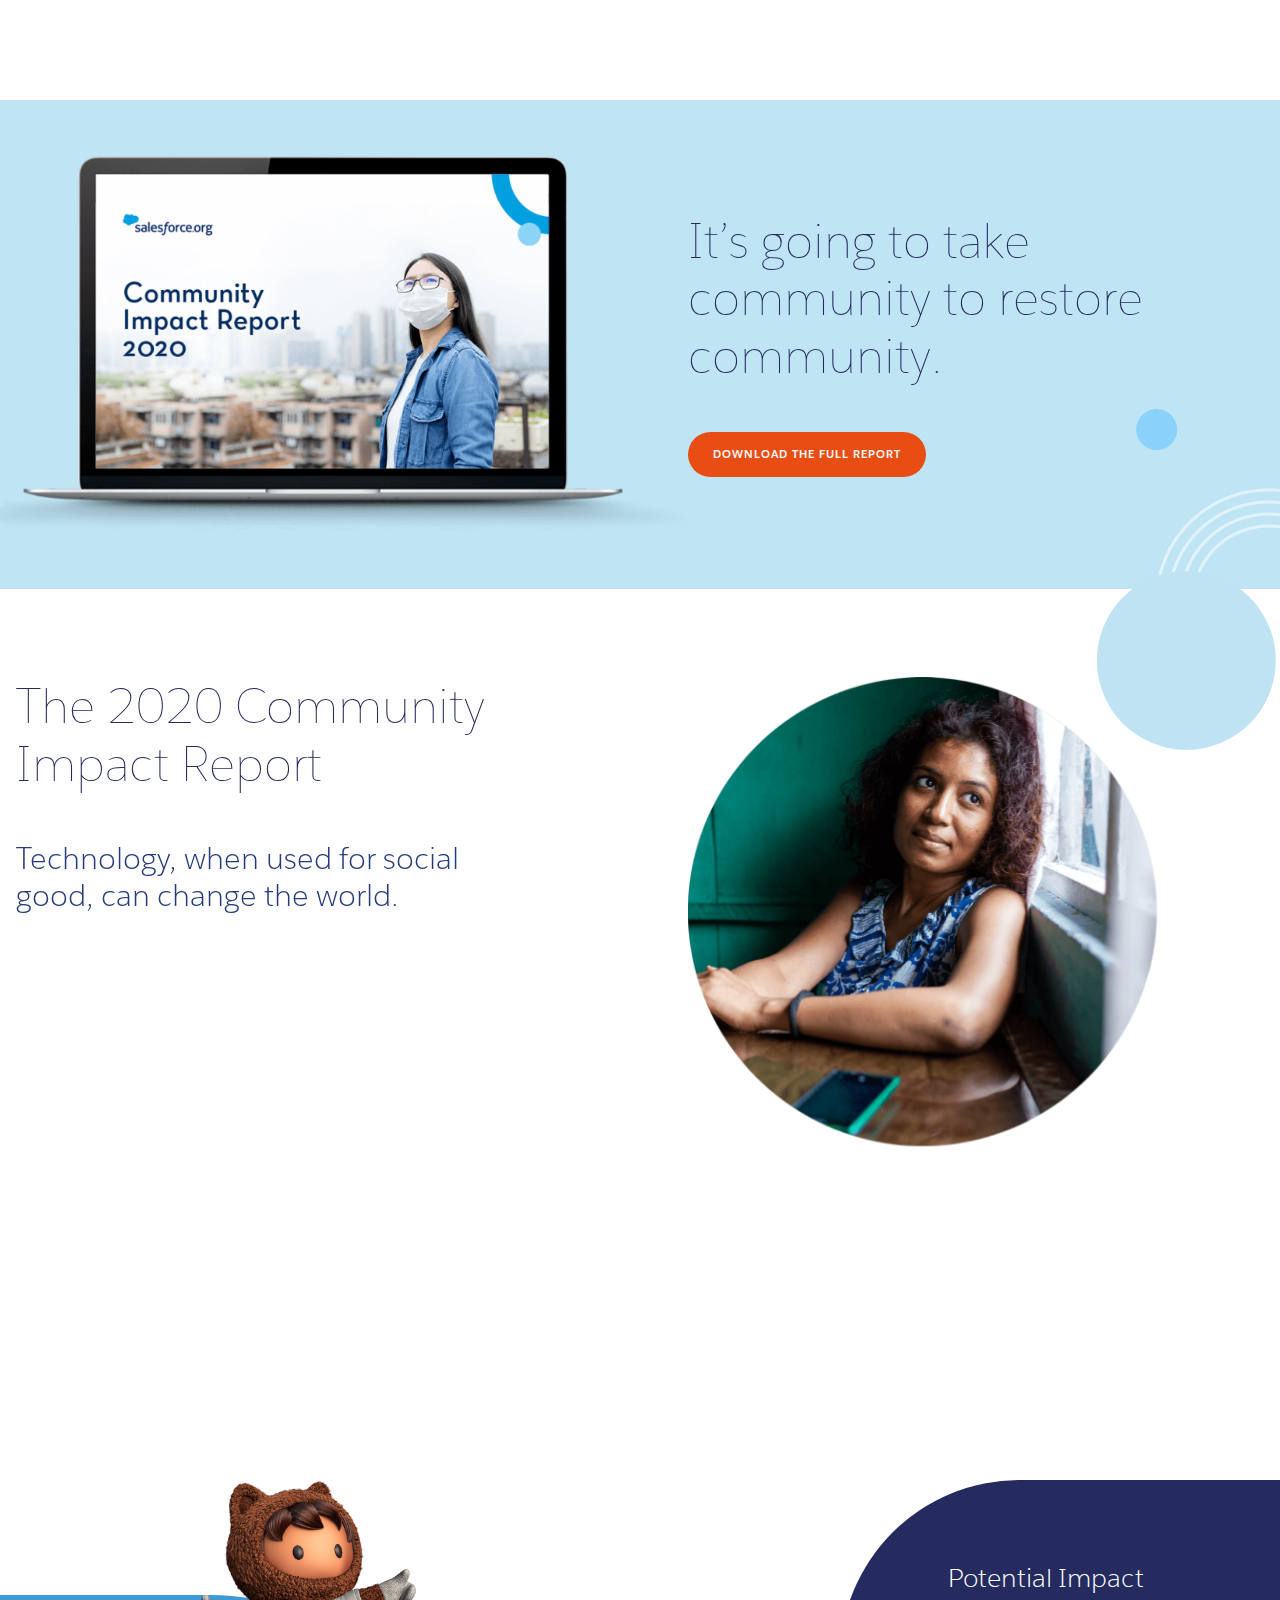
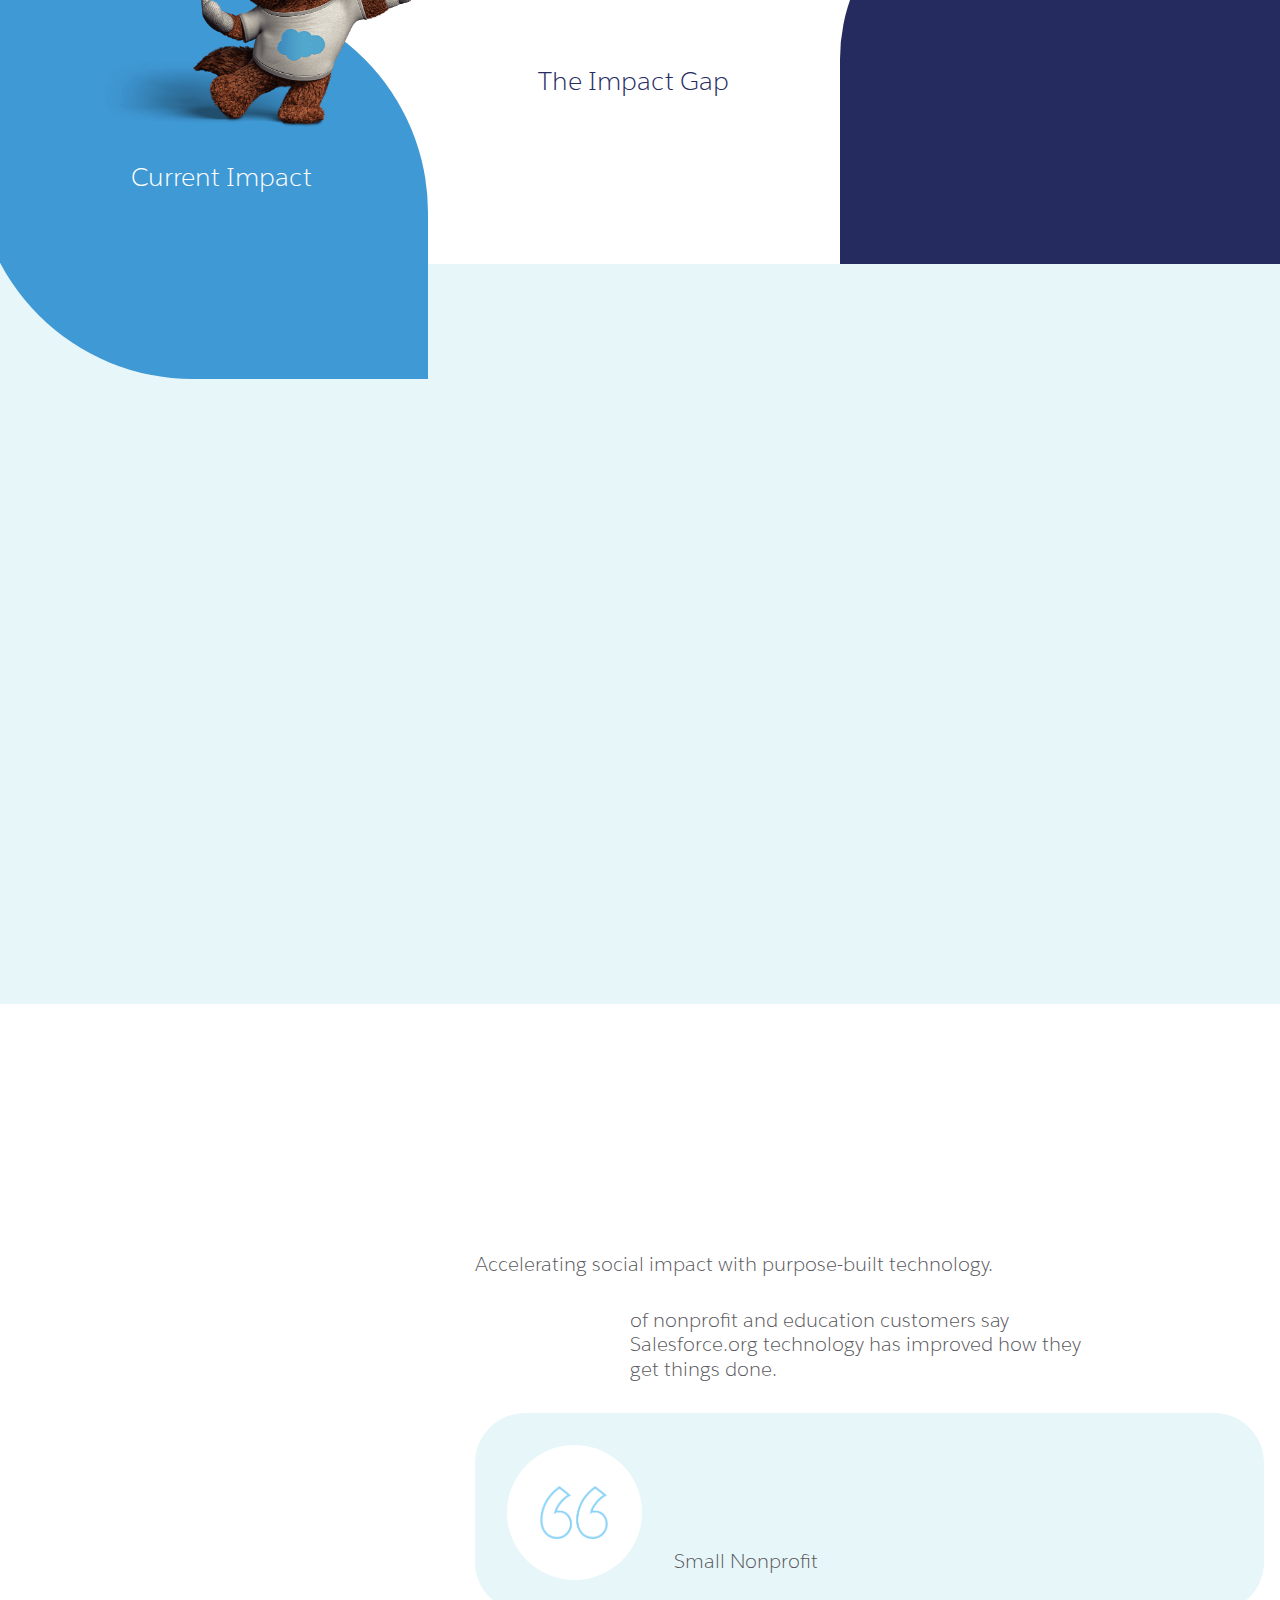
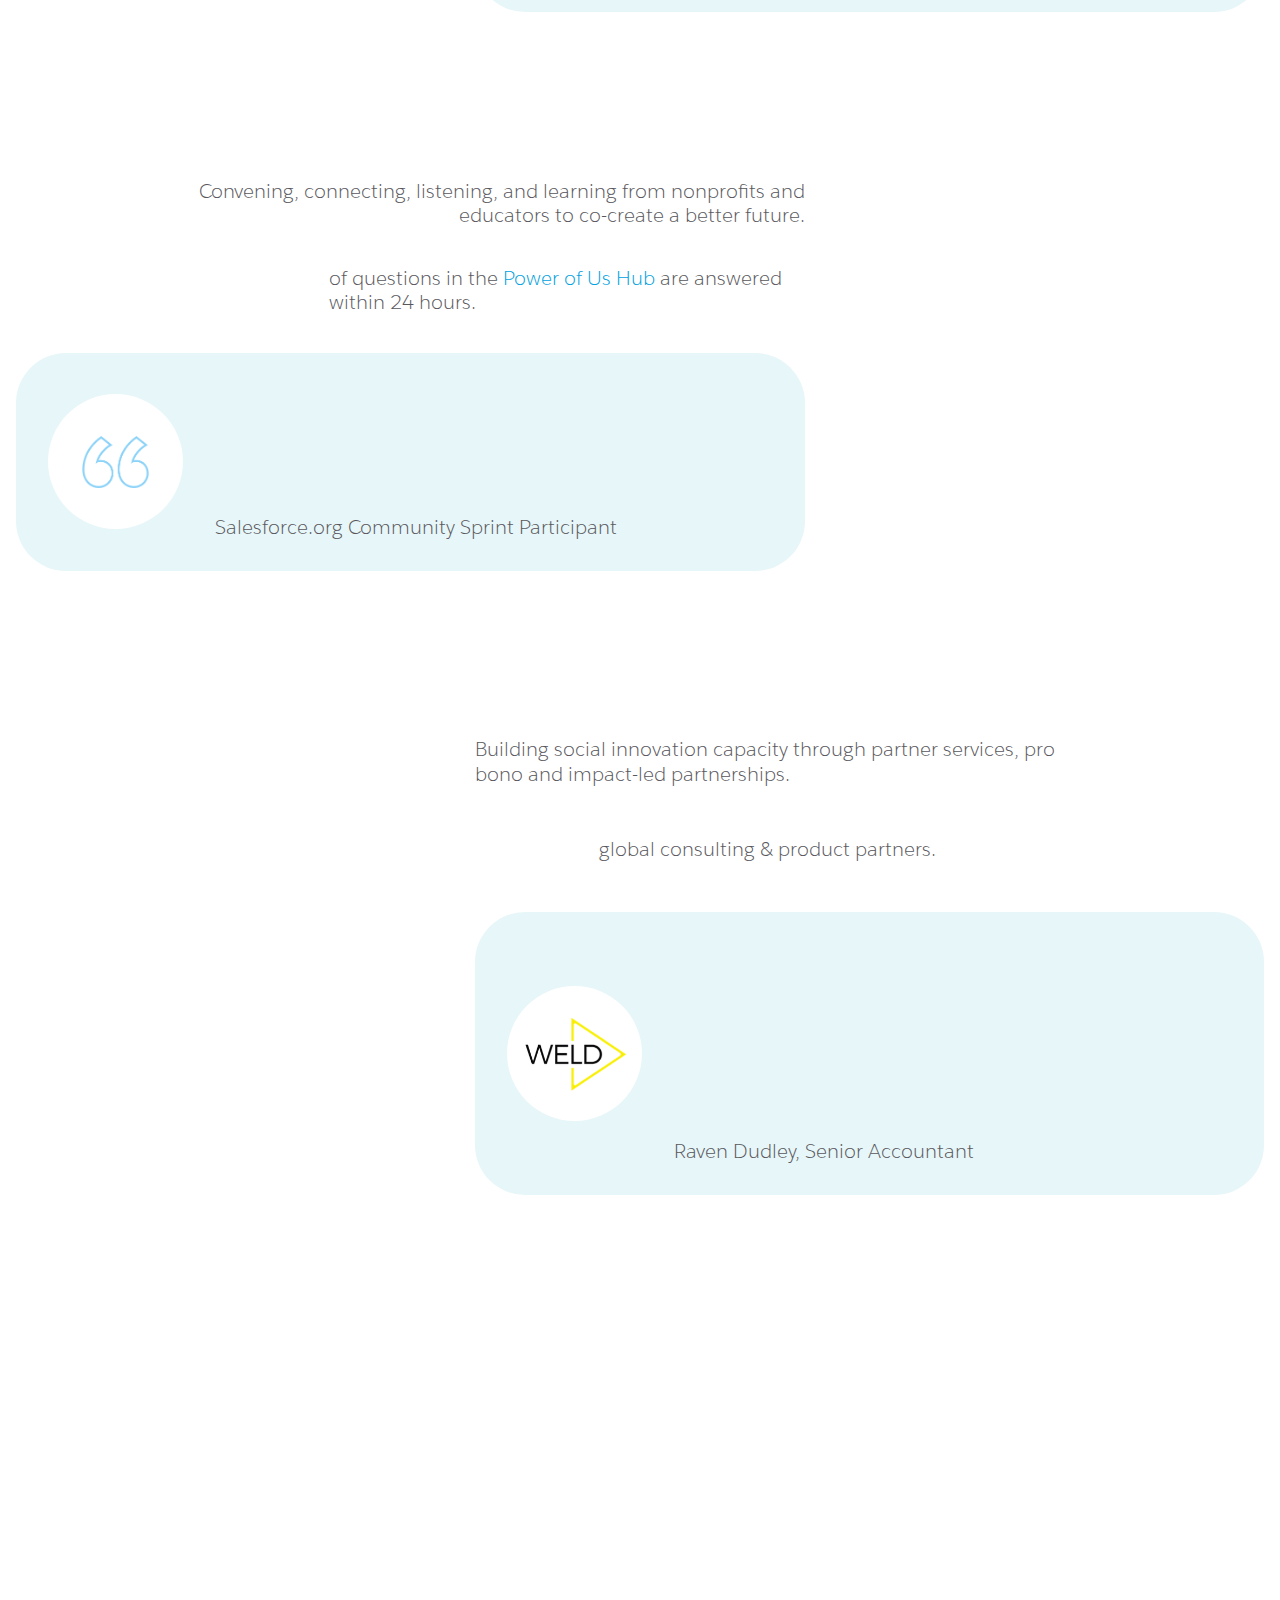
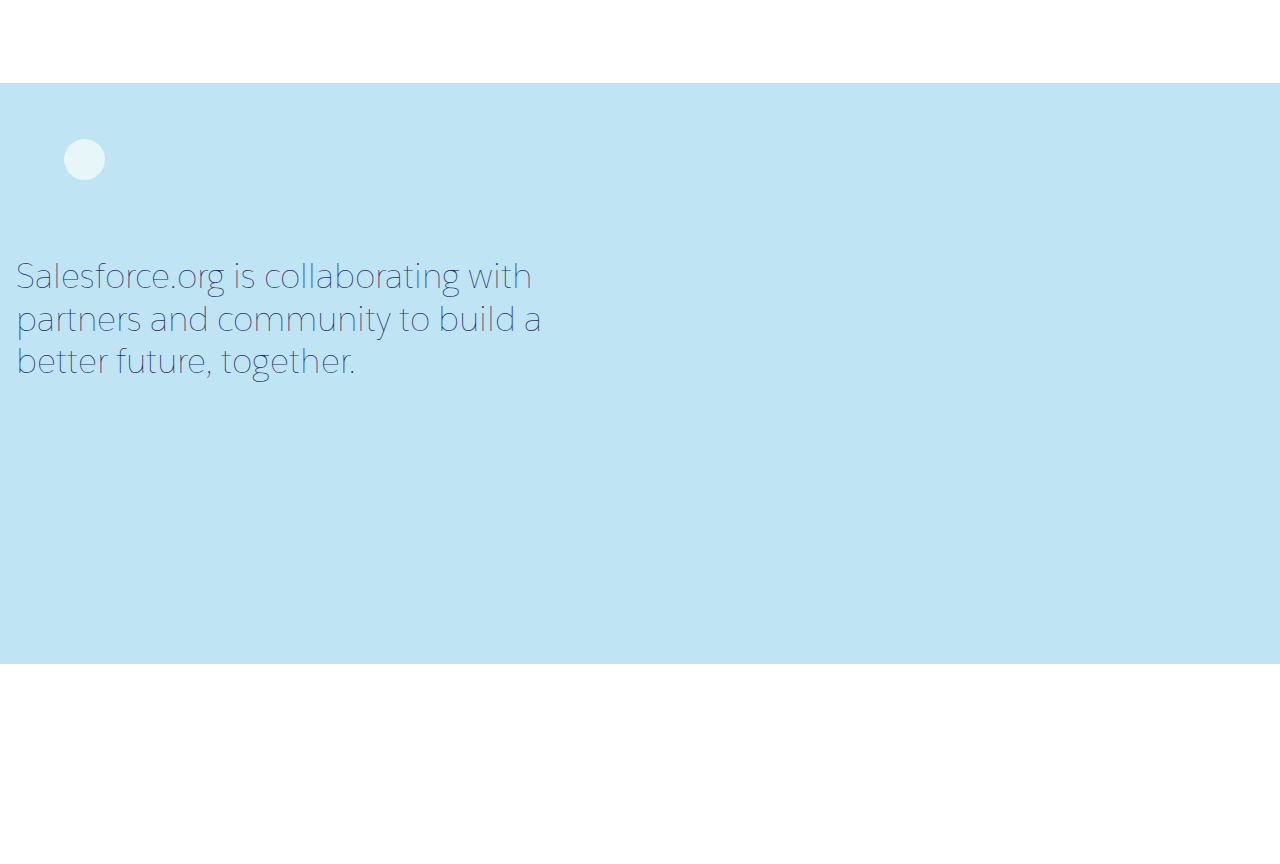
==== commit 9d4c0147: "code" ====
--- a/index.html
+++ b/index.html
@@ -13,13 +13,12 @@
 
 	<section class="section section--hero mb-2">
 		<div class="background-color--hero" data-anime="animate__appearFromLeft"></div>
-		<div style="position: absolute; width: 18%; left: 0; top: -10px; transform: rotate(180deg);">
+		<div class="background-element-width-20" style="left: 0; top: -10px; transform: rotate(180deg);">
 			<svg class="path-bottom-left-2" width="100%" xmlns="http://www.w3.org/2000/svg" viewBox="0 0 163.79 158.09" data-anime="animate__line2" data-anime-duration="1.5">
 		  	<path d="M23,158.09C23,83.48,86,23,163.79,23" fill="none" stroke="#02a0df" stroke-miterlimit="10" stroke-width="46"/>
 			</svg>
 		</div>
-		<img src="https://alexey13.github.io/SalesforceReport/img/lined-circle.png" alt="" data-anime="animate__appear" data-anime-delay="1" style="position: absolute;
-		right: 0; bottom: 0; width: 10%;">
+		<img class="background-element-width-10" src="https://alexey13.github.io/SalesforceReport/img/lined-circle.png" alt="" data-anime="animate__appear" data-anime-delay="1" style="right: 0; bottom: 0;">
 		<div class="bubble__standart--xsm" data-anime="animate__zoomIn" style="position: absolute; right: 8%; top: 60%;">
 			<span class="bubble__standart animation__fly animation__fly__tran--3" style="width: 100%; height: 100%; background-color: #8ad2fa;" data-check-viewport></span>	
 		</div>
@@ -27,7 +26,7 @@
 		<div class="container position-relative">
 			<div class="row align-items-center">
 				<div class="column-6 column-lg">
-					<div class="laptop" data-anime="animate__ipad" data-anime-delay="1" data-anime-duration="1"></div>
+					<div class="laptop" data-anime="animate__heroimage" data-anime-delay="1" data-anime-duration="1.2"></div>
 				</div>
 				<div class="column-5 column-lg">
 					<div class="pl-xlg-2 text-center-md">
@@ -103,7 +102,7 @@
 
 	<section class="section background--sky after-section-gap overflow-hidden">
 		<div class="container">
-			<div class="title title--middle text-right mb-7" data-anime="animate__fromTop">Our Value to the Social Sector</div>
+			<div class="title title--middle text-right mb-4" data-anime="animate__fromTop">Our Value to the Social Sector</div>
 			<div class="row justify-content-center">
 				<div class="column-9">
 					<div class="bubbles bubbles--pair">
@@ -155,7 +154,7 @@
 							<span class="bubble__standart bubble__standart--sm animation__fly animation__fly__tran--3 background-skydarker" style="position: absolute; right: 0%; bottom: 10%;" data-check-viewport></span>
 						</div>
 						
-						<svg class="circle-dots" xmlns="http://www.w3.org/2000/svg" viewBox="0 0 245.7 245.7"  style="position: absolute; right: -5%; bottom: -10%; width: 55%;" data-anime="animate__zoomIn" data-anime-delay="1.7">
+						<svg class="circle-dots" xmlns="http://www.w3.org/2000/svg" viewBox="0 0 245.7 245.7"  style="position: absolute; right: -5%; bottom: -10%; width: 45%; max-width: 180px;" data-anime="animate__zoomIn" data-anime-delay="1.7">
 						  <circle cx="122.85" cy="122.85" r="72.99" transform="translate(-41.01 65.12) rotate(-25.59)" fill="none" stroke="#3379b9" stroke-linecap="round" stroke-miterlimit="10" stroke-width="4.52" stroke-dasharray="0 12" data-anime="animate__dots" data-anime-duration="25" data-check-viewport/>
 						  <path d="M172.88,207.75A98.54,98.54,0,1,1,207.75,72.83,98.54,98.54,0,0,1,172.88,207.75Z" fill="none" stroke="#3379b9" stroke-linecap="round" stroke-miterlimit="10" stroke-width="4.52" stroke-dasharray="0 12" data-anime="animate__dots" data-anime-duration="35" data-check-viewport/>
 						  <circle cx="122.85" cy="122.85" r="120.57" transform="matrix(0.99, -0.14, 0.14, 0.99, -16.44, 19.02)" fill="none" stroke="#3379b9" stroke-linecap="round" stroke-miterlimit="10" stroke-width="4.52" stroke-dasharray="0 12" data-anime="animate__dots" data-anime-duration="45" data-check-viewport/>
@@ -172,7 +171,7 @@
 						<div class="width-80">
 							<div class="text--description mb-2">Accelerating social impact with purpose-built technology.</div>
 							<div class="impact-number mb-2">
-								<div class="impact-number__value title--lg" data-letters-anime="animate__fromTop" data-letters-delay="0.1" data-letters-duration="1" data-letters>82%</div>
+								<div class="impact-number__value bubbles__title" data-letters-anime="animate__fromTop" data-letters-delay="0.1" data-letters-duration="1" data-letters>82%</div>
 								<div class="text--description">of nonprofit and education customers say Salesforce.org technology has improved how they get things done.</div>
 							</div>
 						</div>
@@ -196,7 +195,7 @@
 						<div class="ml-auto width-80">
 							<div class="text--description mb-2"> Convening, connecting, listening, and learning from nonprofits and educators to co-create a better future.</div>
 							<div class="impact-number mb-2 justify-content-end">
-								<div class="impact-number__value title--lg" data-letters-anime="animate__fromTop" data-letters-delay="0.1" data-letters-duration="1" data-letters>99%</div>
+								<div class="impact-number__value bubbles__title" data-letters-anime="animate__fromTop" data-letters-delay="0.1" data-letters-duration="1" data-letters>99%</div>
 								<div class="text--description text-left">of questions in the <a class="link" href="https://www.salesforce.org/help/power-of-us-hub/">Power of Us Hub</a> are answered within 24 hours.</div>
 							</div>
 						</div>
@@ -230,7 +229,7 @@
 						<div class="width-80">
 							<div class="text--description mb-2">Building social innovation capacity through partner services, pro bono and impact-led partnerships.</div>
 							<div class="impact-number mb-2">
-								<div class="impact-number__value title--lg" data-letters-anime="animate__fromTop" data-letters-delay="0.1" data-letters-duration="1" data-letters>300</div>
+								<div class="impact-number__value bubbles__title" data-letters-anime="animate__fromTop" data-letters-delay="0.1" data-letters-duration="1" data-letters>300</div>
 								<div class="text--description">global consulting & product partners.</div>
 							</div>
 						</div>
@@ -284,13 +283,13 @@
 	<section class="section overflow-hidden">
 		<div class="background-color--hero"></div>
 		<div class="background--hero background--last-section"></div>
-		<div style="position: absolute; width: 10%; left: -10px; bottom: 0; transform: rotate(90deg);">
+		<div class="background-element-width-10" style="left: -10px; bottom: 0; transform: rotate(90deg);">
 			<svg class="path-bottom-left-2" width="100%" xmlns="http://www.w3.org/2000/svg" viewBox="0 0 163.79 158.09" data-anime="animate__line2">
 		  	<path d="M23,158.09C23,83.48,86,23,163.79,23" fill="none" stroke="#8cd3f8" stroke-miterlimit="10" stroke-width="46"/>
 			</svg>
 		</div>
-		<img src="https://alexey13.github.io/SalesforceReport/img/lined-circle-2.png" alt="" data-anime="animate__appear" style="position: absolute; right: 3%; top: 0; width: 10%;">
-		<span class="section--hero__bubble--1 bubble__standart bubble__standart--xsm animation__fly animation__fly__tran--3" data-check-viewport></span>
+		<img class="background-element-width-10" src="https://alexey13.github.io/SalesforceReport/img/lined-circle-2.png" alt="" data-anime="animate__appear" style="right: 3%; top: 0;">
+		<span class="section--hero__bubble--1 bubble__standart bubble__standart--xsm animation__fly animation__fly__tran--3" data-check-viewport style="left: 5%;"></span>
 		<div class="container position-relative">
 			<div class="row align-items-center">
 				<div class="column-6 column-lg">
--- a/index.css
+++ b/index.css
@@ -614,7 +614,7 @@
 .laptop {
 	position: relative;
 	width: 100%;
-	padding-top: 56%;
+	padding-top: 62%;
 }
 .laptop:after {
 	content: '';
@@ -772,7 +772,7 @@
 		text-align: center;
 	}
 	.gap--first {
-		height: 200px;
+		height: 110px;
 		display: flex;
 		justify-content: center;
 		align-items: center;
@@ -808,7 +808,7 @@
 		display: flex;
 		justify-content: center;
 		align-items: center;
-		height: 200px;
+		height: 110px;
 		order: 2;
 	}
 	.gap__title {
@@ -825,7 +825,7 @@
 		font-size: 1.5rem;
 	}
 	.gap__bubble--first {
-		left: 45%;
+		left: 52%;
 		top: 4%;
 	}
 	.gap__bubble--second {
@@ -1065,11 +1065,22 @@
 		margin-right: auto;
 	}
 }
-.background--last-section {
-	background-image: url('https://alexey13.github.io/SalesforceReport/img/last-section.png');
-}
-
-
+.background-element-width-20 {
+	position: absolute;
+	width: 18%;
+}
+.background-element-width-10 {
+	position: absolute;
+	width: 10%;
+}
+@media screen and (max-width: 980px) {
+	.background-element-width-20{
+		width: 30%;
+	}
+	.background-element-width-10 {
+		width: 20%;
+	}
+}
 
 
 /*Parallax*/
@@ -1304,27 +1315,27 @@
 }
 
 /* Ipad */
-@-webkit-keyframes ipad {
+@-webkit-keyframes heroimage {
   0% {
   	opacity: 0;
     transform: translateY(30px);
 	}
-	20% {
+	50% {
 	  opacity: 1;
 	}
 }
-@keyframes ipad {
+@keyframes heroimage {
   0% {
   	opacity: 0;
     transform: translateY(30px);
 	}
-	20% {
+	50% {
 	  opacity: 1;
 	}
 }
-.animate__ipad {
-  -webkit-animation-name: ipad;
-  animation-name: ipad;
+.animate__heroimage {
+  -webkit-animation-name: heroimage;
+  animation-name: heroimage;
   animation-timing-function: ease-out;
 }
 
@@ -1635,14 +1646,16 @@
   animation-name: bounceIn;
 }
 
-
-.animate__hover-bounce {
-	transform: scale(1);
-	transition: transform 2s cubic-bezier(.05,.84,.11,.86);
-}
-.animate__hover-bounce:hover {
-	transform: scale(1.1);
-}
+@media screen and (min-width: 980px) {
+	.animate__hover-bounce {
+		transform: scale(1);
+		transition: transform 2s cubic-bezier(.05,.84,.11,.86);
+	}
+	.animate__hover-bounce:hover {
+		transform: scale(1.1);
+	}
+}
+
 
 .animate__hover-rotate {
 	transition: transform 30s;
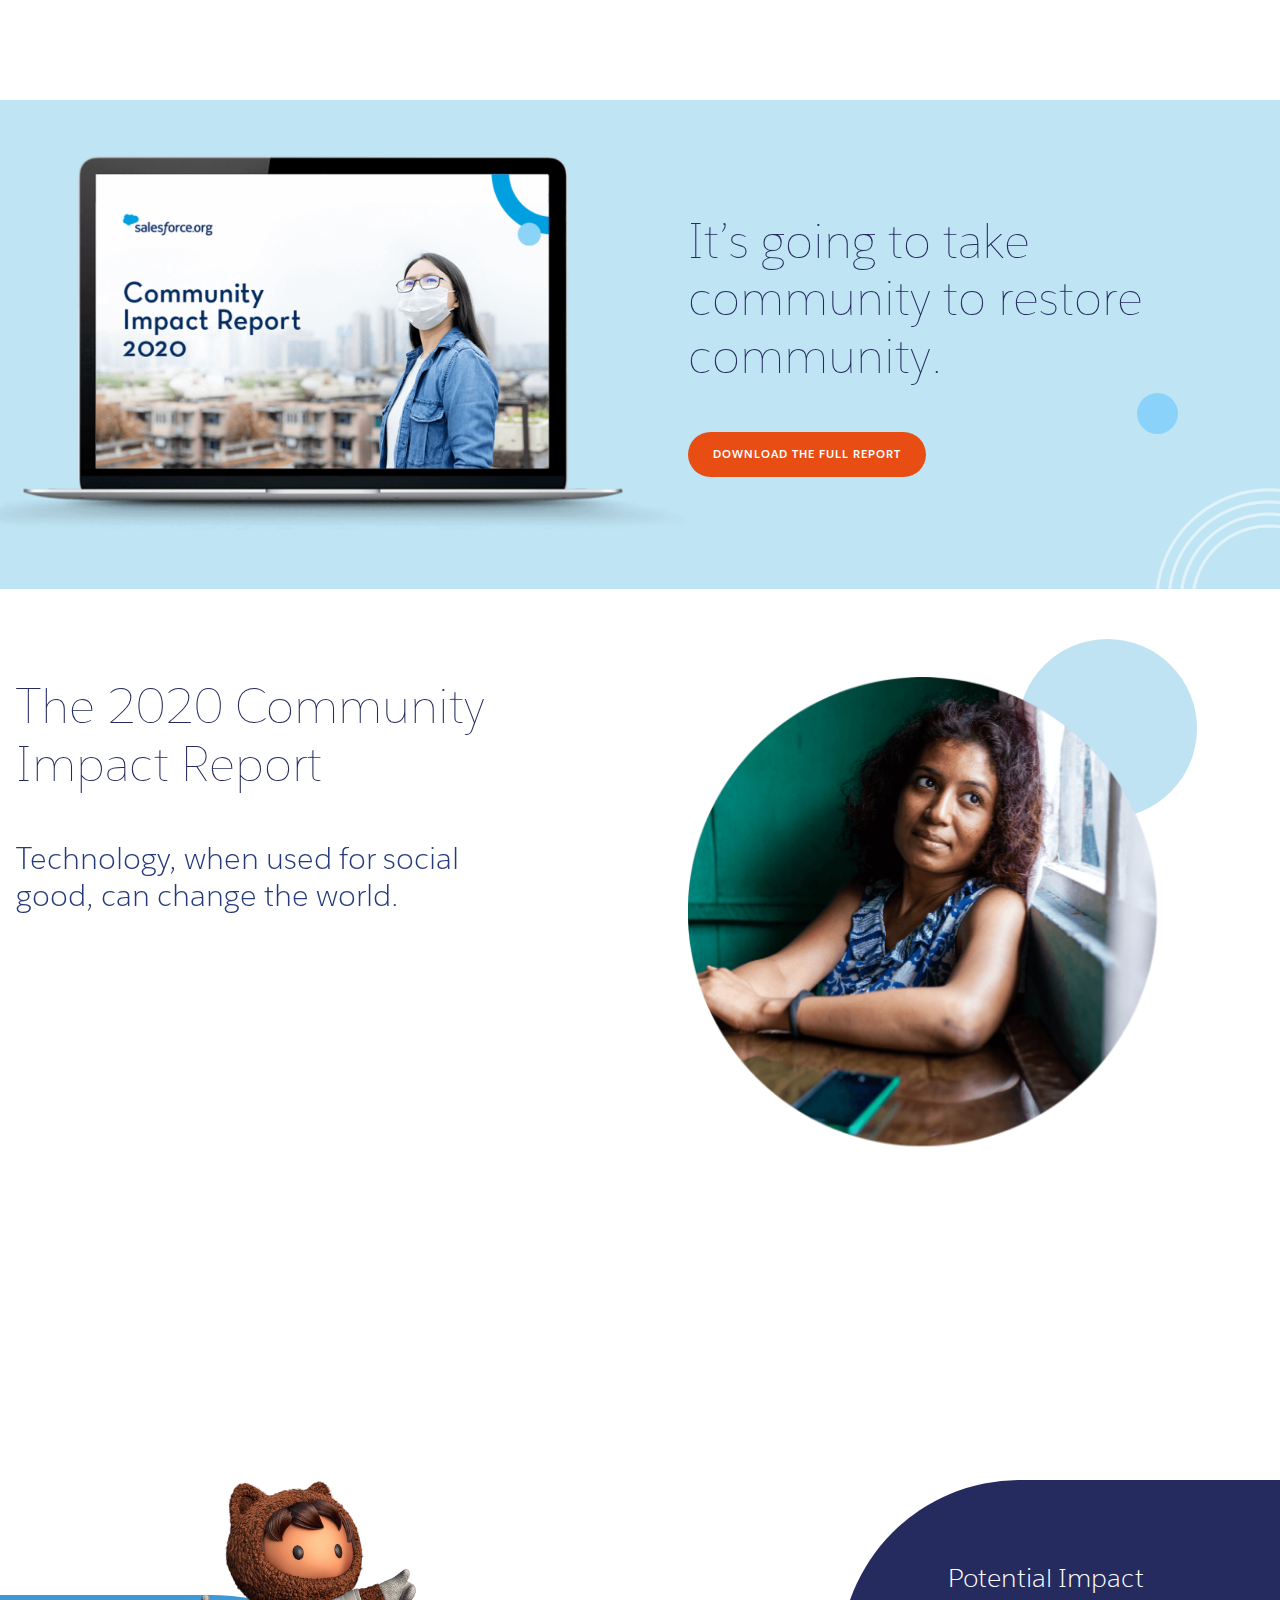
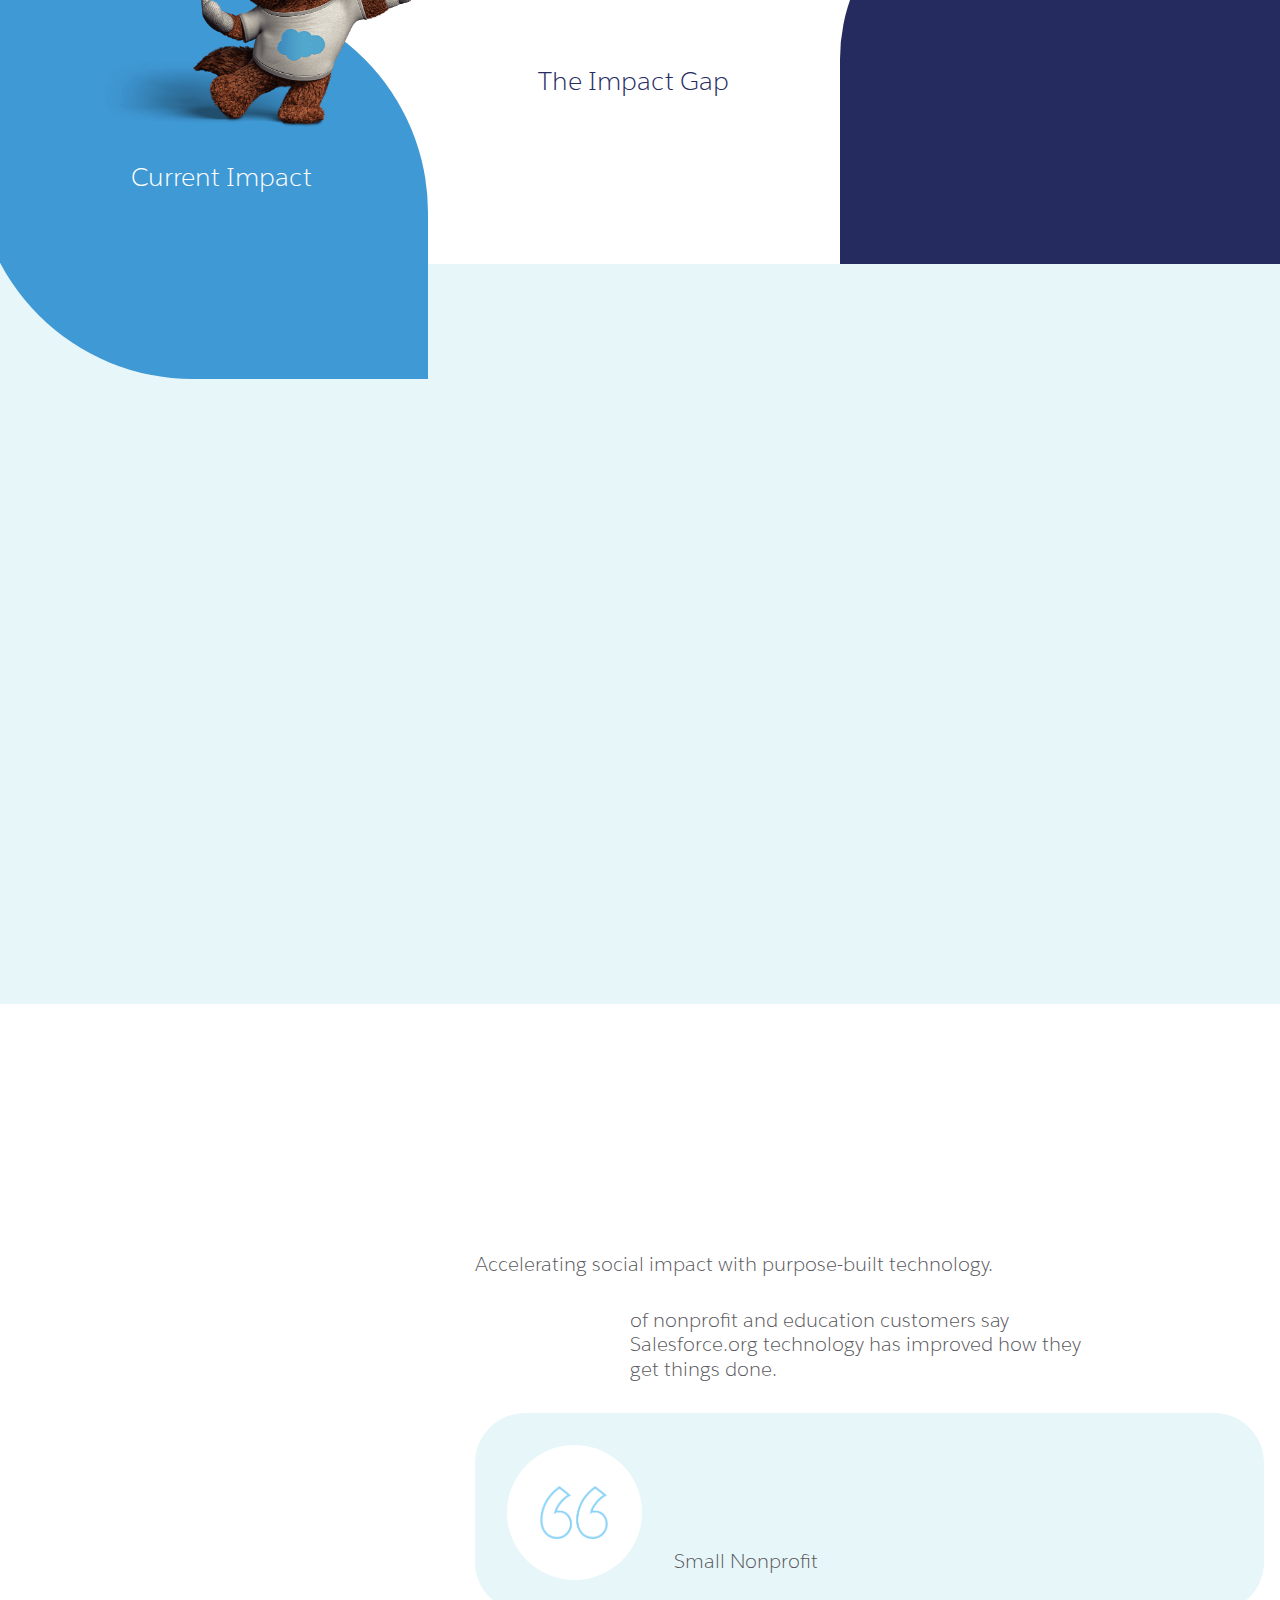
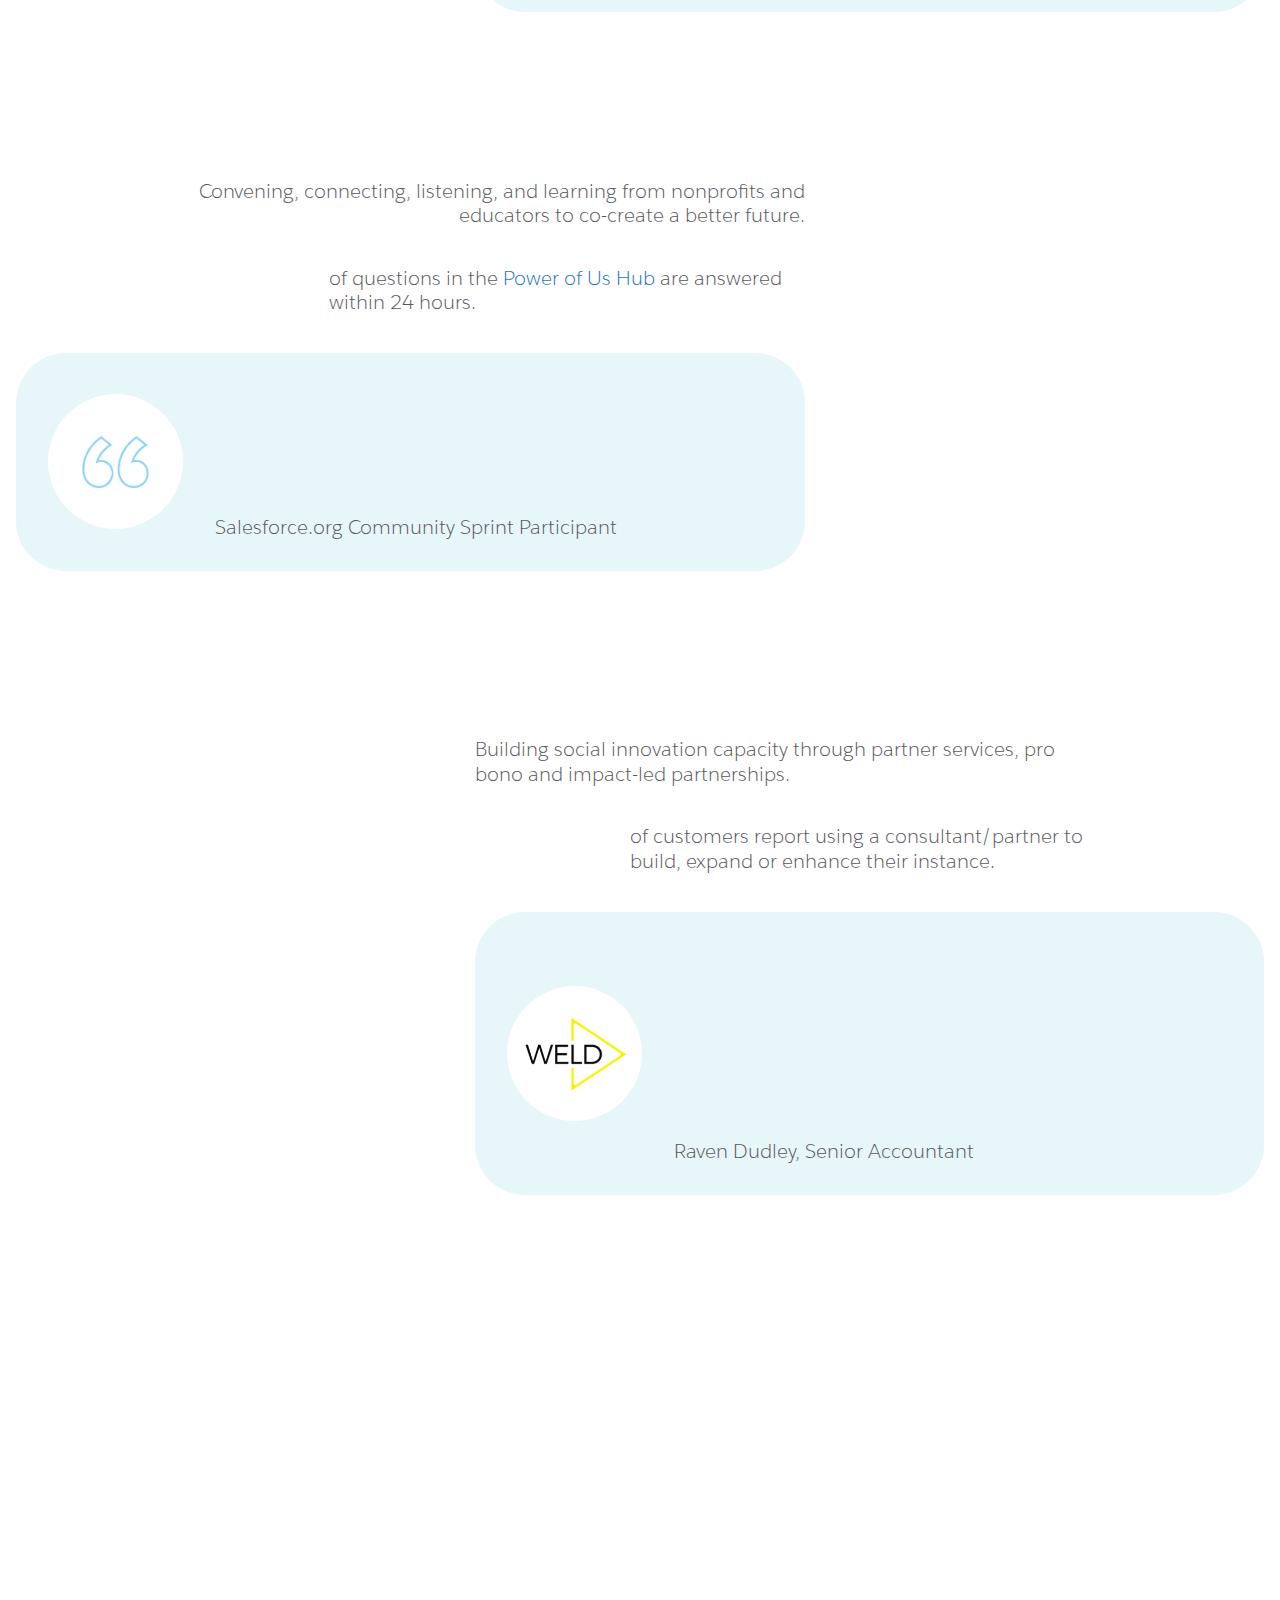
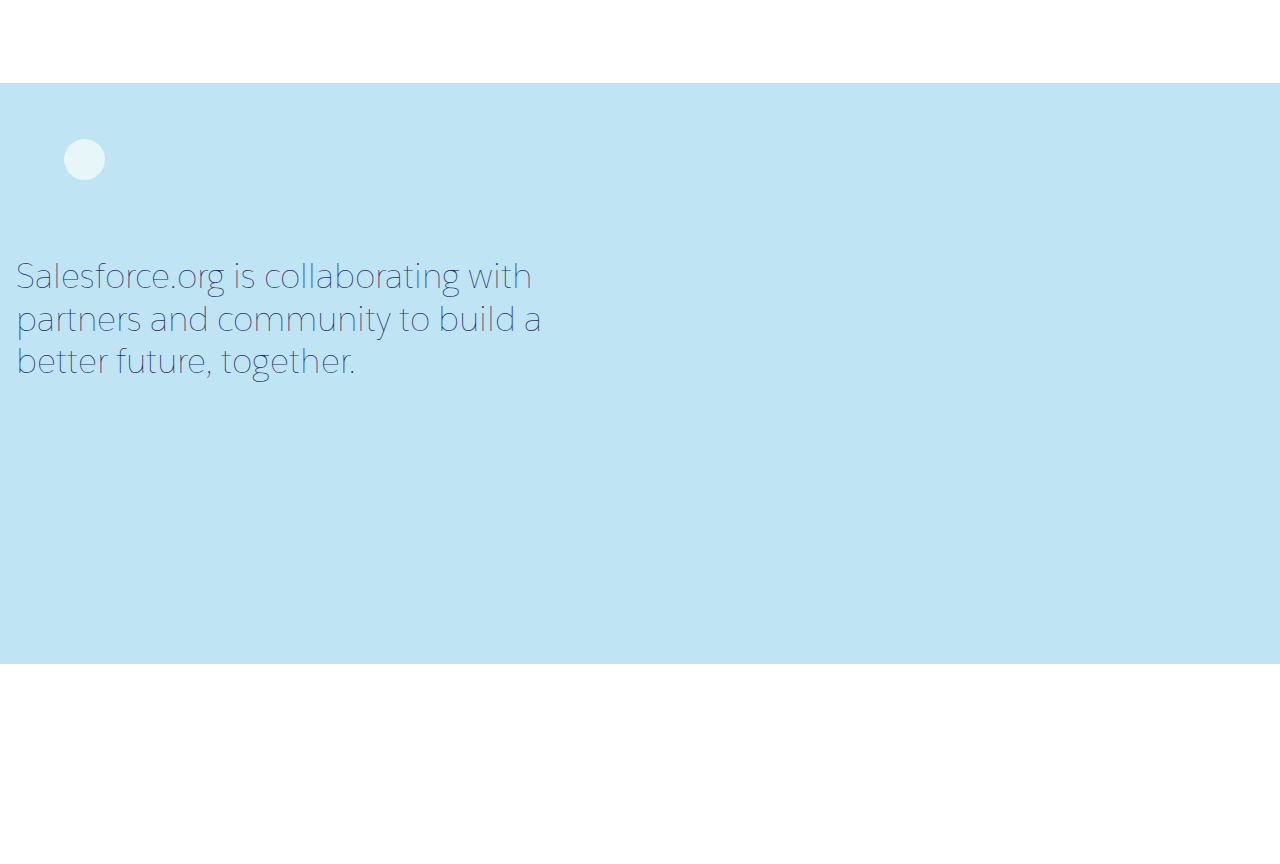
==== commit ac6a0dc1: "code" ====
--- a/index.html
+++ b/index.html
@@ -229,8 +229,8 @@
 						<div class="width-80">
 							<div class="text--description mb-2">Building social innovation capacity through partner services, pro bono and impact-led partnerships.</div>
 							<div class="impact-number mb-2">
-								<div class="impact-number__value bubbles__title" data-letters-anime="animate__fromTop" data-letters-delay="0.1" data-letters-duration="1" data-letters>300</div>
-								<div class="text--description">global consulting & product partners.</div>
+								<div class="impact-number__value bubbles__title" data-letters-anime="animate__fromTop" data-letters-delay="0.1" data-letters-duration="1" data-letters>64%</div>
+								<div class="text--description">of customers report using a consultant/partner to build, expand or enhance their instance.</div>
 							</div>
 						</div>
 						<div class="position-relative">
--- a/index.css
+++ b/index.css
@@ -188,10 +188,10 @@
 .link {
 	text-decoration: none;
 	transition: color .2s linear;
-	color: #00a1e0;
+	color: #1e73be;
 }
 .link:hover {
-	color: #16325C;
+	color: #14558f;
 }
 @media screen and (max-width: 1296px) {
 	.title--lg {
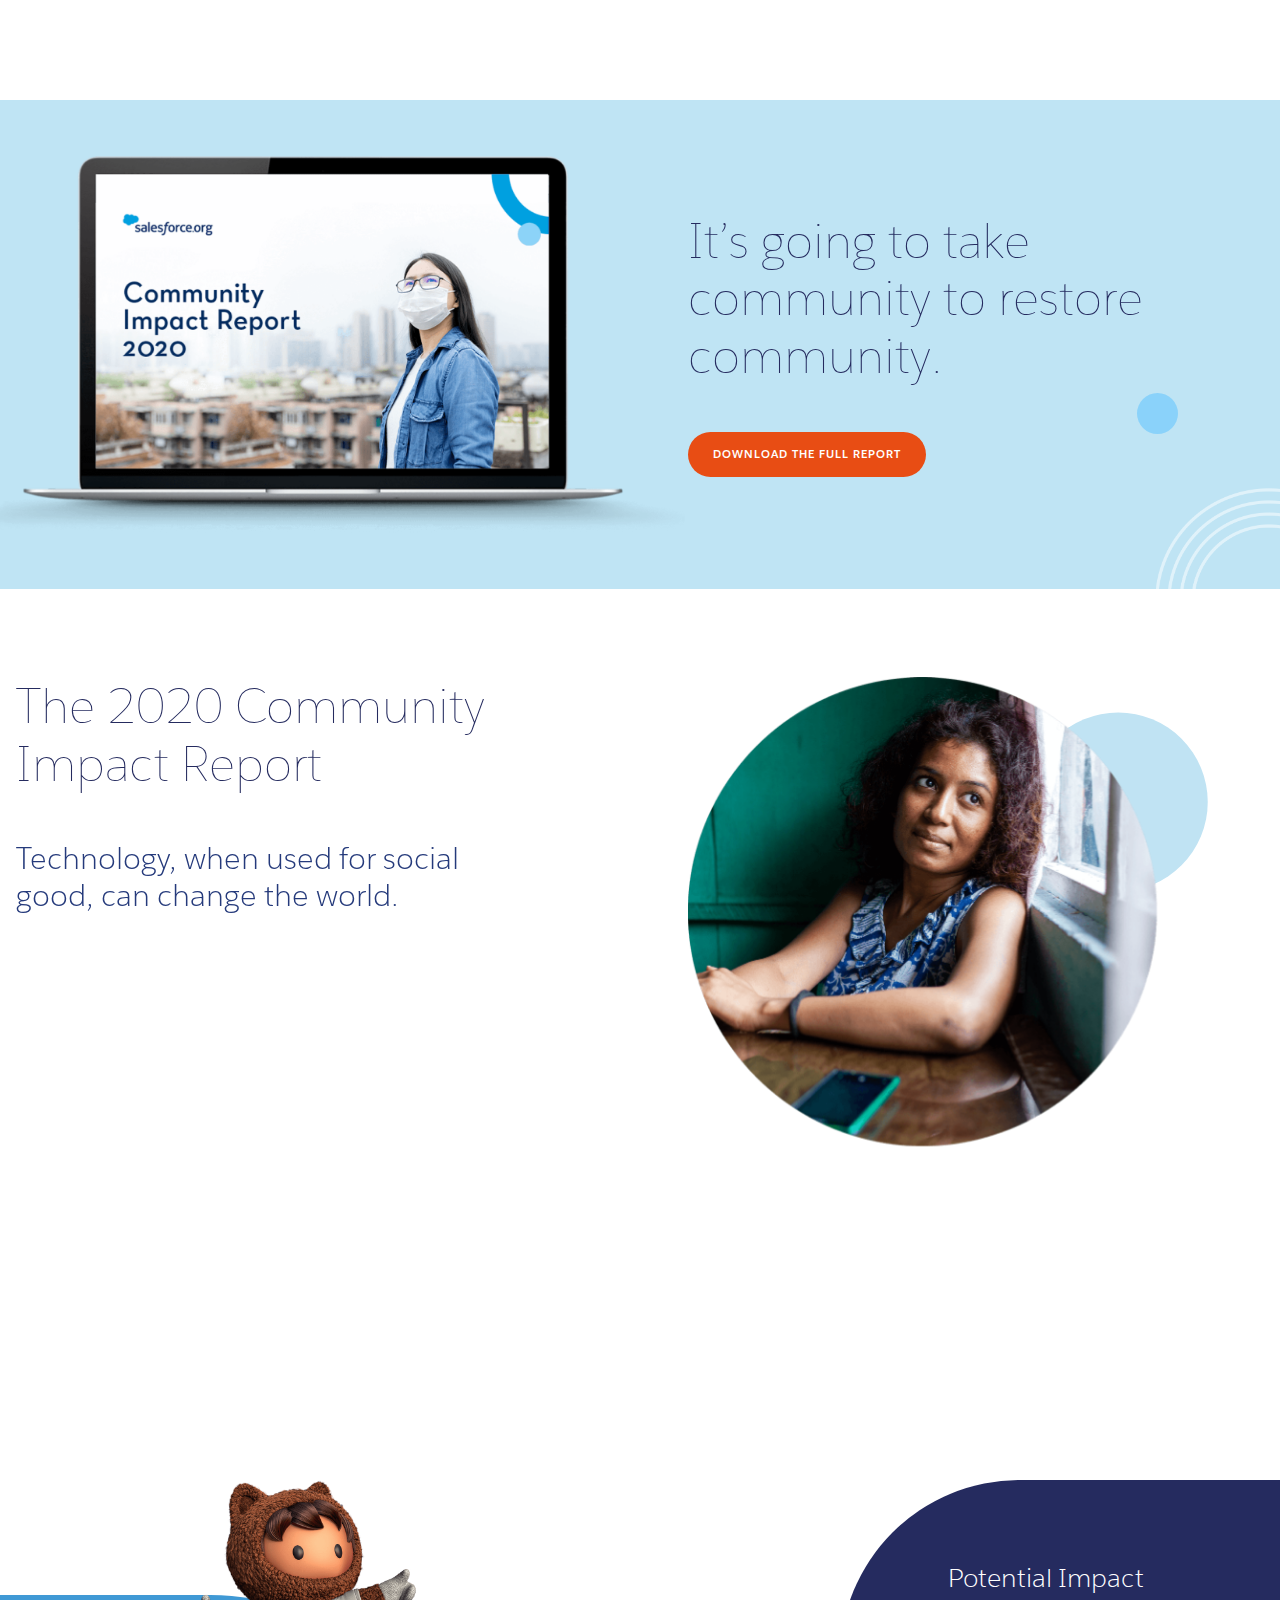
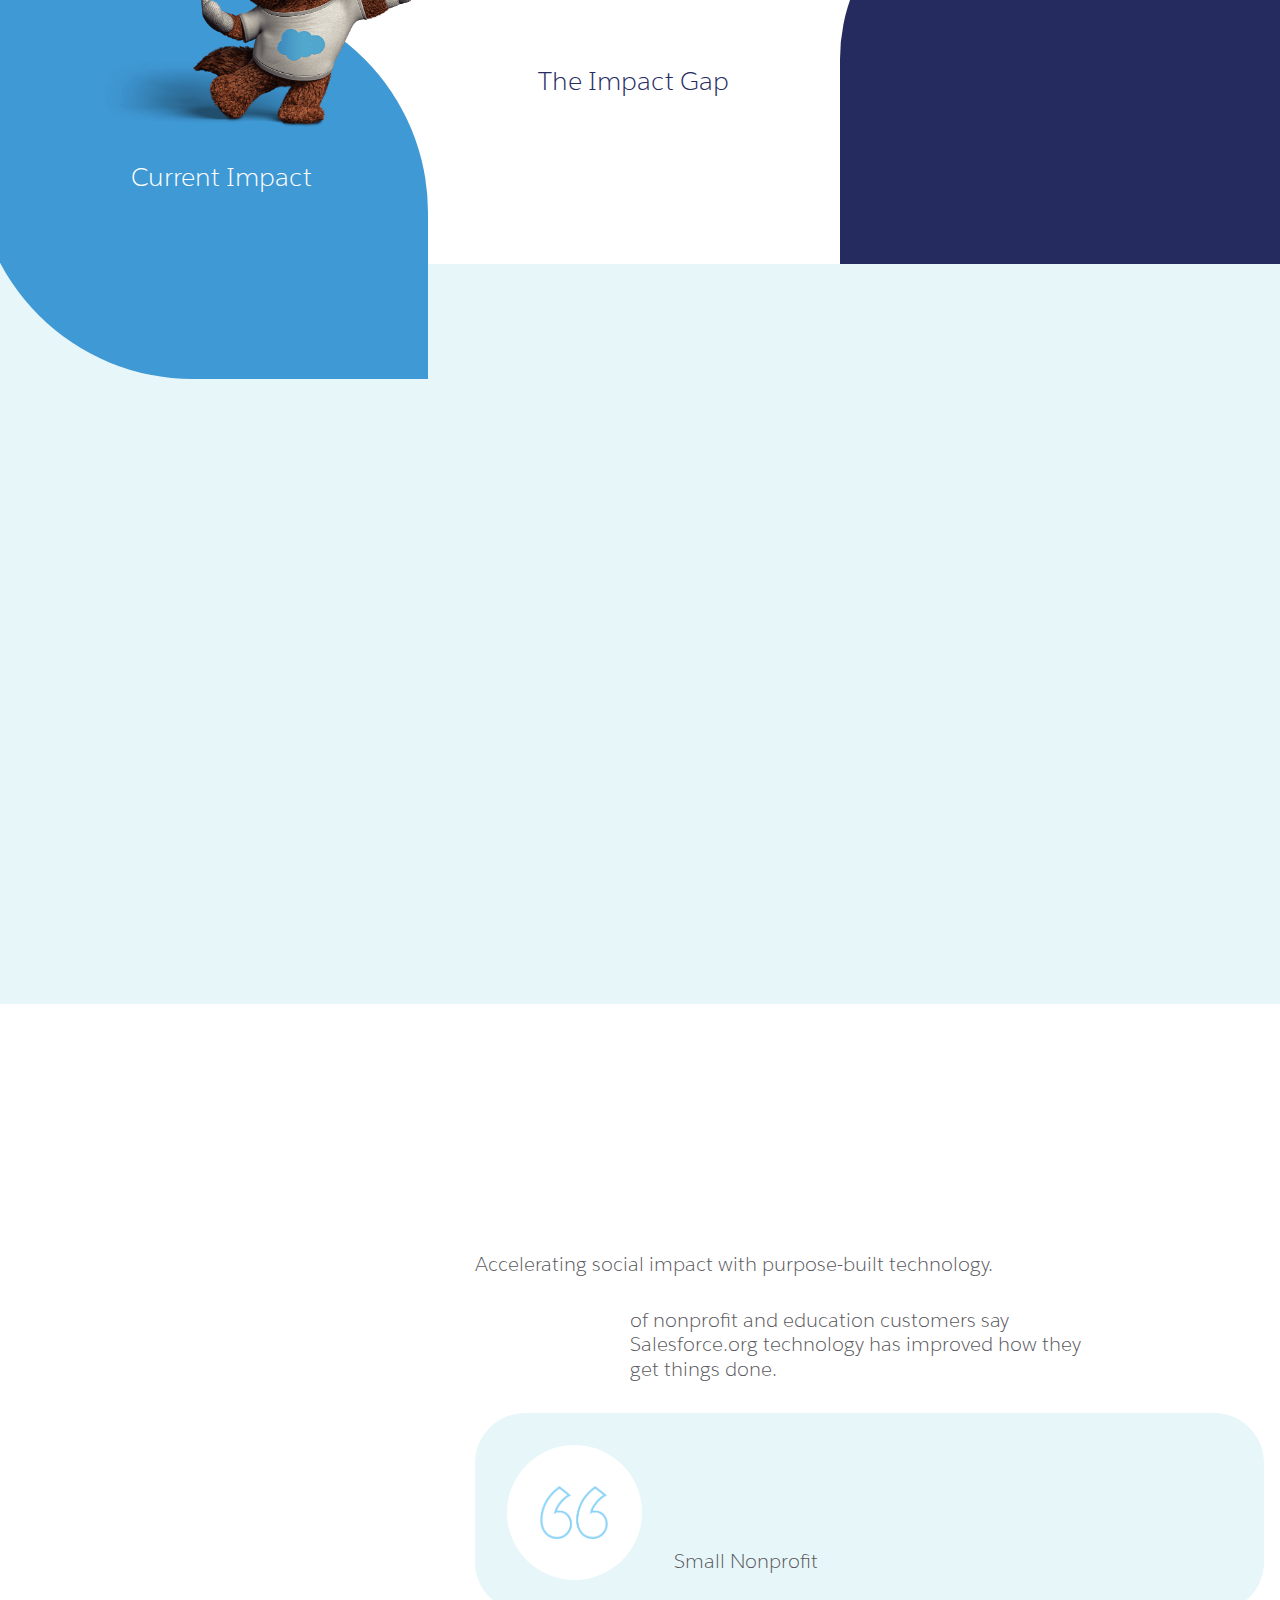
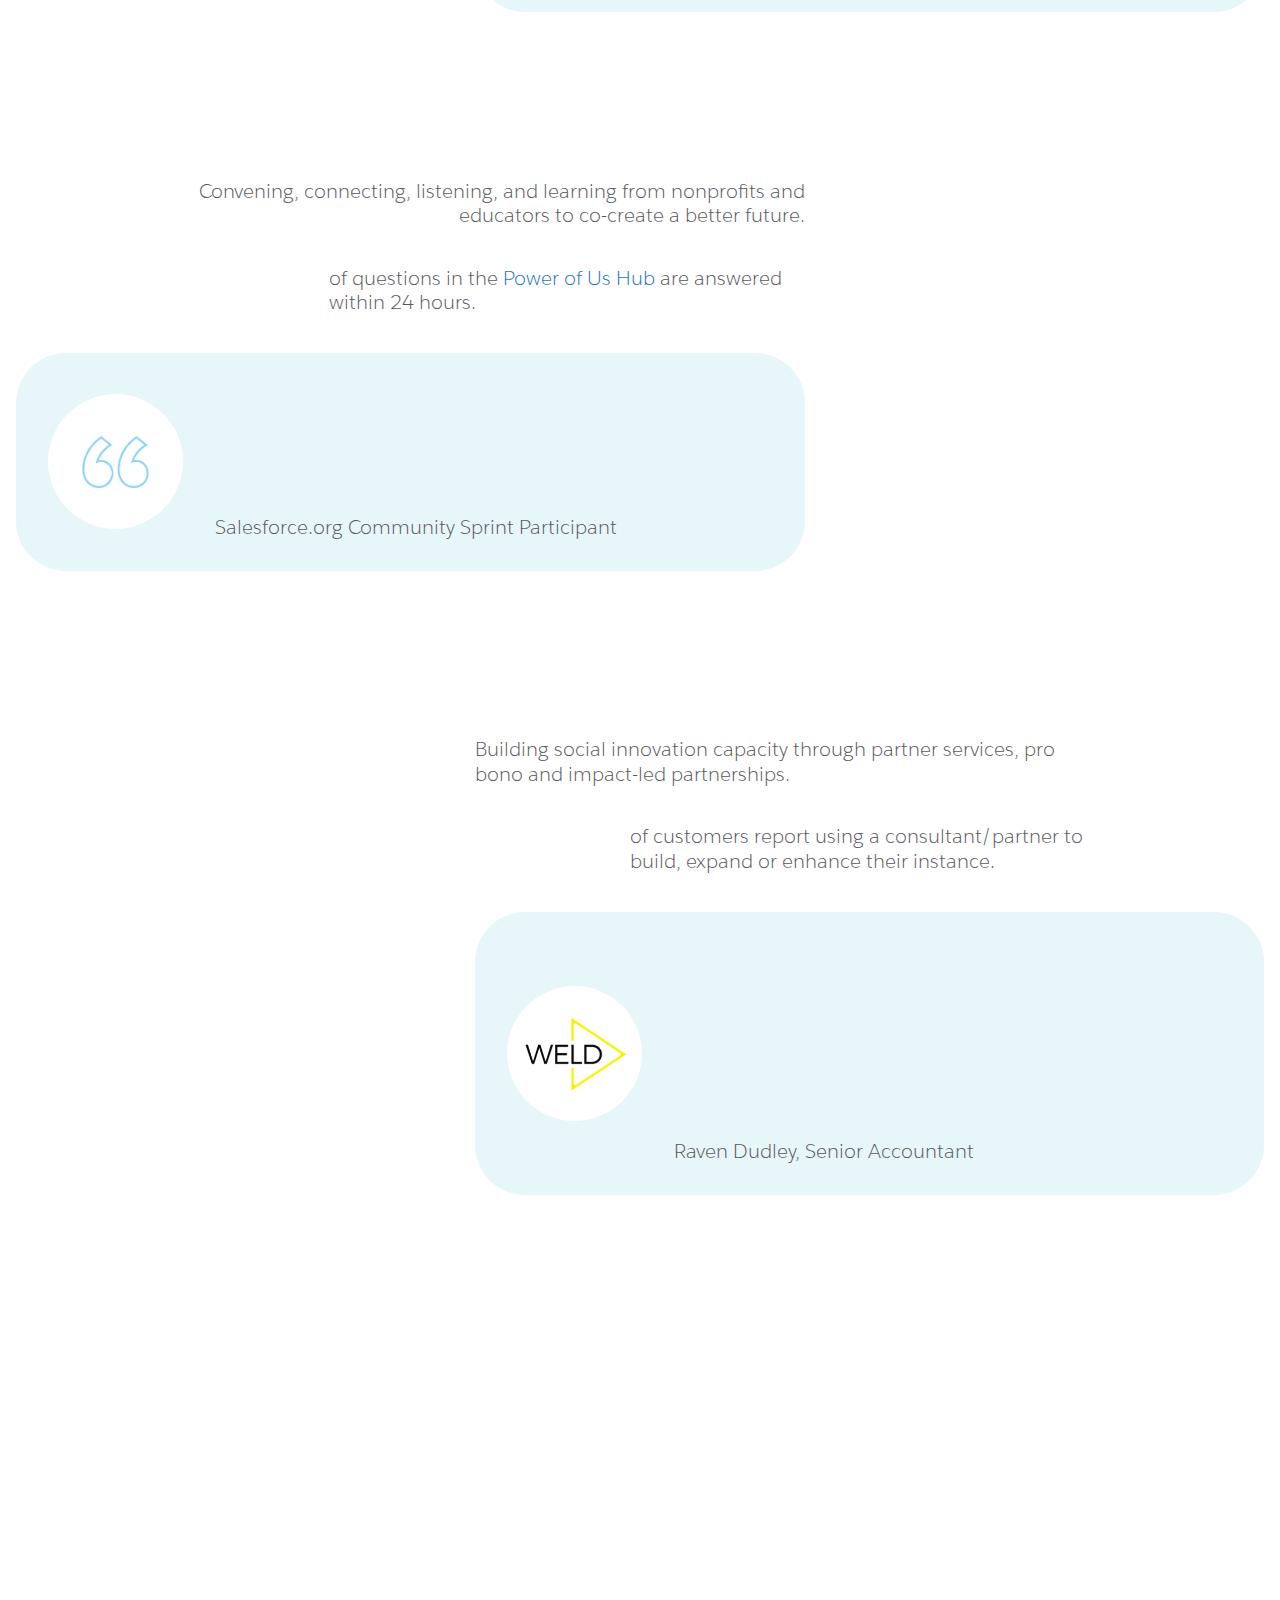
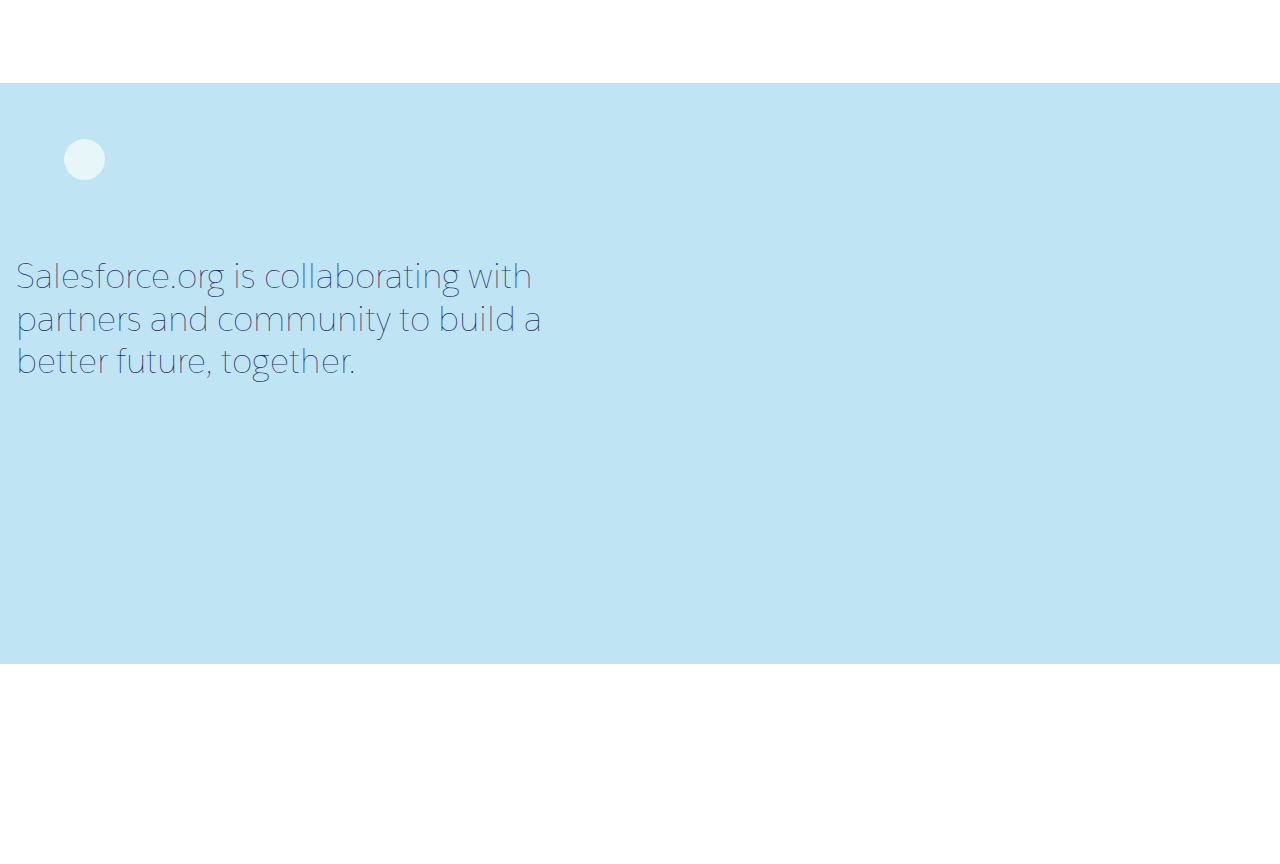
==== commit 9896d18d: "code" ====
--- a/index.html
+++ b/index.html
@@ -3,7 +3,7 @@
 <head>
 	<meta charset="UTF-8">
 	<meta name="viewport" content="width=device-width, initial-scale=1.0">
-	<title>Document</title>
+	<title>Impact</title>
 	<link rel="stylesheet" href="./index.css">
 </head>
 <body>
--- a/index.css
+++ b/index.css
@@ -1,36 +1,36 @@
 @font-face {
-font-family: SalesforceSansBold;
-font-style: normal;
-font-weight: normal;
-src: local(SalesforceSansBold), url('https://alexey13.github.io/SalesforceReport/fonts/SalesforceSans-Bold.woff') format('woff');
+	font-family: SalesforceSansBold;
+  font-style: normal;
+  font-weight: normal;
+  src: local(SalesforceSansBold), url("https://alexey13.github.io/SalesforceReport/fonts/SalesforceSans-Bold.woff") format("woff");
 }
 
 @font-face {
-font-family: SalesforceSansRegular;
-font-style: normal;
-font-weight: normal;
-src: local(SalesforceSansRegular), url('https://alexey13.github.io/SalesforceReport/fonts/SalesforceSans-Regular.woff') format('woff');
+	font-family: SalesforceSansRegular;
+  font-style: normal;
+  font-weight: normal;
+  src: local(SalesforceSansRegular), url("https://alexey13.github.io/SalesforceReport/fonts/SalesforceSans-Regular.woff") format("woff");
 }
 
 @font-face {
-font-family: SalesforceSansThin;
-font-style: normal;
-font-weight: normal;
-src: local(SalesforceSansThin), url('https://alexey13.github.io/SalesforceReport/fonts/SalesforceSans-Thin.woff') format('woff');
+	font-family: SalesforceSansThin;
+  font-style: normal;
+  font-weight: normal;
+  src: local(SalesforceSansThin), url("https://alexey13.github.io/SalesforceReport/fonts/SalesforceSans-Thin.woff") format("woff");
 }
 
 @font-face {
-font-family: SalesforceSansLight;
-font-style: normal;
-font-weight: normal;
-src: local(SalesforceSansLight), url('https://alexey13.github.io/SalesforceReport/fonts/SalesforceSans-Light.woff') format('woff');
+	font-family: SalesforceSansLight;
+  font-style: normal;
+  font-weight: normal;
+  src: local(SalesforceSansLight), url("https://alexey13.github.io/SalesforceReport/fonts/SalesforceSans-Light.woff") format("woff");
 }
 
 @font-face {
-font-family: NeutratextRegular;
-font-style: normal;
-font-weight: normal;
-src: local(NeutratextRegular), url('https://alexey13.github.io/SalesforceReport/fonts/neutratext-demi.woff') format('woff');
+	font-family: NeutratextRegular;
+  font-style: normal;
+  font-weight: normal;
+  src: local(NeutratextRegular), url("https://alexey13.github.io/SalesforceReport/fonts/neutratext-demi.woff") format("woff");
 }
 
 /* 
@@ -46,6 +46,10 @@
 	margin: 0;
 }
 
+.salesforce-report div, .salesforce-report section {
+	margin-top: initial;
+	margin-bottom: initial;
+}
 
 /*Main wrapper*/
 .salesforce-report {
@@ -56,11 +60,13 @@
 	line-height: 1.2;
 	overflow-x: hidden;
 }
+
 @media screen and (max-width: 767.9px) {
 	.salesforce-report {
 		font-size: 1rem;
 	}
 }
+
 .salesforce-report * {
 	box-sizing: border-box;
 }
@@ -69,97 +75,141 @@
 	box-shadow: none !important;
 }
 
-/* Colors */
-.color--blue {
+.salesforce-report {
+  /* Colors */
+  /*Text*/
+  /*Elements*/
+  /*Smaller*/
+  /*Layout*/
+  /*Helpers */
+  /*Section 1*/
+  /*Section 2*/
+  /*Impact number component*/
+  /*Card*/
+  /*Last section*/
+  /*Parallax*/
+  /*Animations*/
+  /* Zooming entrances */
+  /* Zooming entrances */
+  /* Zooming entrances */
+  /* appearFromLeft */
+  /* Opacity */
+  /* Ipad */
+  /*Report */
+  /* Bouncing entrances  */
+  /*Onscroll rotation*/
+  /*Flying bubles*/
+  /* 3d parallax */
+  /* Back entrances */;
+}
+
+.salesforce-report .color--blue {
 	color: #252b5f;
 }
-.color--cyan {
-	color: rgb(1, 156, 220);
-}
-.color--skycyan {
+
+.salesforce-report .color--cyan {
+	color: #019cdc;
+}
+
+.salesforce-report .color--skycyan {
 	color: #e7f6f8;
 }
-.color--orange {
+
+.salesforce-report .color--orange {
 	color: #f05924;
 }
-.background--bluelight {
+
+.salesforce-report .background--bluelight {
 	background-color: #3279b1 !important;
 }
-.background--bluedarker {
+
+.salesforce-report .background--bluedarker {
 	background-color: #214285 !important;
 }
-.background--sky {
+
+.salesforce-report .background--sky {
 	background-color: #e7f6f8 !important;
 }
-.background-skydarker {
+
+.salesforce-report .background-skydarker {
 	background-color: #c0e3f3 !important;
 }
-.color-cyan2 {
+
+.salesforce-report .color-cyan2 {
 	color: #3f99d5 !important;
 }
-.color--white {
+
+.salesforce-report .color--white {
 	color: #fff !important;
 }
 
-/*Text*/
-.text--uppercase {
+.salesforce-report .text--uppercase {
 	text-transform: uppercase;
 }
-.text--description {
+
+.salesforce-report .text--description {
 	font-size: 1.27rem;
 }
-.text--description-big {
+
+.salesforce-report .text--description-big {
 	font-size: 1.38rem;
 }
+
 @media screen and (max-width: 1200px) {
-	.text--description {
+	.salesforce-report .text--description {
 		font-size: 1.09rem;
 	}
-	.text--description-big {
+
+	.salesforce-report .text--description-big {
 		font-size: 1.18rem;
 	}
 }
+
 @media screen and (max-width: 980px) {
-	.text--description {
+	.salesforce-report .text--description {
 		font-size: 1rem;
 	}
-	.text--description-big {
+
+	.salesforce-report .text--description-big {
 		font-size: 1.1rem;
 	}
 }
 
-/*Elements*/
-.title {
+.salesforce-report .title {
 	font-size: 5.4rem;
 	font-family: SalesforceSansThin, sans-serif;
 	color: #252b5f;
 	margin-bottom: 1.5rem;
 }
-.title--lg {
+
+.salesforce-report .title--lg {
 	font-size: 3.46rem;
 }
-.title--middle {
+
+.salesforce-report .title--middle {
 	font-size: 2.83rem;
 	margin-bottom: 0;
 }
-.title--sm {
+
+.salesforce-report .title--sm {
 	font-size: 2.2rem;
 	margin-bottom: 0;
 }
-.title--hero {
+
+.salesforce-report .title--hero {
 	font-size: 3.64rem;
 	letter-spacing: -.036em;
 	font-family: SalesforceSansThin, sans-serif;
 }
 
-.subtitle {
+.salesforce-report .subtitle {
 	margin-bottom: 0;
 	font-family: SalesforceSansLight, sans-serif;
 	font-size: 1.9rem;
 	color: #252b5f;
 }
 
-.button {
+.salesforce-report .button {
 	height: auto;
 	padding: 1.35rem 1.9rem;
 	background-color: #e84d14;
@@ -173,8 +223,8 @@
 	box-shadow: none;
 	text-transform: uppercase;
 }
-/*Smaller*/
-.button {
+
+.salesforce-report .button {
 	font-size: 11px;
 	line-height: 45px;
 	height: 45px;
@@ -185,425 +235,529 @@
 	border-radius: 100px;
 	text-align: center;
 }
-.link {
+
+.salesforce-report .link {
 	text-decoration: none;
 	transition: color .2s linear;
 	color: #1e73be;
 }
-.link:hover {
+
+.salesforce-report .link:hover {
 	color: #14558f;
 }
+
 @media screen and (max-width: 1296px) {
-	.title--lg {
+	.salesforce-report .title--lg {
 		font-size: 3rem;
 	}
 }
+
 @media screen and (max-width: 1115px) {
-	.title--lg {
+	.salesforce-report .title--lg {
 		font-size: 2.7rem;
 	}
 }
+
 @media screen and (max-width: 1015px) {
-	.title--lg {
+	.salesforce-report .title--lg {
 		font-size: 2.5rem;
 	}
 }
+
 @media screen and (max-width: 980px) {
-	.title {
+	.salesforce-report .title {
 		font-size: 4.15rem;
 		margin-bottom: 1rem;
 	}
-	.title--lg {
+
+	.salesforce-report .title--lg {
 		font-size: 2.4rem;
 	}
-	.title--middle {
+
+	.salesforce-report .title--middle {
 		font-size: 2.15rem;
 	}
-	.title--sm {
+
+	.salesforce-report .title--sm {
 		font-size: 1.7rem;
 	}
-	.subtitle {
+
+	.salesforce-report .subtitle {
 		font-size: 1.45rem;
 	}
 }
+
 @media screen and (max-width: 906px) {
-	.title--lg {
+	.salesforce-report .title--lg {
 		font-size: 2.2rem;
 	}
 }
+
 @media screen and (max-width: 838px) {
-	.title--lg {
+	.salesforce-report .title--lg {
 		font-size: 2rem;
 	}
 }
+
 @media screen and (max-width: 767.9px) {
-	.title {
+	.salesforce-report .title {
 		line-height: 1.2;
 	}
-	.title--lg {
+
+	.salesforce-report .title--lg {
 		font-size: 2.5rem;
 	}
 }
 
-
-/*Layout*/
-.section {
+.salesforce-report .section {
 	position: relative;
 	padding: 3.5rem 0;
 }
+
 @media screen and (max-width: 1200px) {
-	.section {
+	.salesforce-report .section {
 		padding: 2.45rem 0;
 	}
 }
+
 @media screen and (max-width: 980px) {
-	.section {
+	.salesforce-report .section {
 		padding: 1.75rem 0;
 	}
 }
 
-.container {
+.salesforce-report .container {
 	max-width: 1380px;
 	width: 100%;
 	padding-right: 1rem;
 	padding-left: 1rem;
 	margin: 0 auto;
 }
-.container--1920 {
+
+.salesforce-report .container--1920 {
 	max-width: 1920px;
 }
-.row {
+
+.salesforce-report .row {
 	display: flex;
 	flex-wrap: wrap;
 	margin-left: -1rem;
 	margin-right: -1rem;
 }
-.row > * {
+
+.salesforce-report .row > * {
 	padding-left: 1rem;
 	padding-right: 1rem;
 }
-.column-1 {
+
+.salesforce-report .column-1 {
 	width: 8.333%;
 }
-.column-2 {
+
+.salesforce-report .column-2 {
 	width: 16.666%;
 }
-.column-3 {
+
+.salesforce-report .column-3 {
 	width: 25%;
 }
-.column-4 {
+
+.salesforce-report .column-4 {
 	width: 33.333%;
 }
-.column-5 {
+
+.salesforce-report .column-5 {
 	width: 41.666%;
 }
-.column-6 {
+
+.salesforce-report .column-6 {
 	width: 50%;
 }
-.column-7 {
+
+.salesforce-report .column-7 {
 	width: 58.33%;
 }
-.column-8 {
+
+.salesforce-report .column-8 {
 	width: 66.666%;
 }
-.column-9 {
+
+.salesforce-report .column-9 {
 	width: 74.996%;
 }
+
 @media screen and (max-width: 767.9px) {
-	.column-2,
-	.column-3,
-	.column-4,
-	.column-5,
-	.column-6,
-	.column-7,
-	.column-8,
-	.column-9 {
+	.salesforce-report .column-2,
+    .salesforce-report .column-3,
+    .salesforce-report .column-4,
+    .salesforce-report .column-5,
+    .salesforce-report .column-6,
+    .salesforce-report .column-7,
+    .salesforce-report .column-8,
+    .salesforce-report .column-9 {
 		width: 100%;
 	}
-	.column-1 {
+
+	.salesforce-report .column-1 {
 		display: none;
 	}
 }
+
 @media screen and (max-width: 980.9px) {
-	.column-lg {
+	.salesforce-report .column-lg {
 		width: 100%;
 	}
 }
 
-/*Helpers */
-.mb-1 {
-	margin-bottom: 1rem;
-}
-.mb-2 {
-	margin-bottom: 2rem;
-}
-.mb-3 {
-	margin-bottom: 3rem;
-}
-.mb-4 {
-	margin-bottom: 4rem;
-}
-.mb-5 {
-	margin-bottom: 5rem;
-}
-.mb-7 {
-	margin-bottom: 7rem;
-}
-.mb-10 {
-	margin-bottom: 10rem;
-}
-.mr-2 {
+.salesforce-report .mb-1 {
+	margin-bottom: 1rem !important;
+}
+
+.salesforce-report .mb-2 {
+	margin-bottom: 2rem !important;
+}
+
+.salesforce-report .mb-3 {
+	margin-bottom: 3rem !important;
+}
+
+.salesforce-report .mb-4 {
+	margin-bottom: 4rem !important;
+}
+
+.salesforce-report .mb-5 {
+	margin-bottom: 5rem !important;
+}
+
+.salesforce-report .mb-7 {
+	margin-bottom: 7rem !important;
+}
+
+.salesforce-report .mb-10 {
+	margin-bottom: 10rem !important;
+}
+
+.salesforce-report .mr-2 {
 	margin-right: 2rem;
 }
-.mr-3 {
+
+.salesforce-report .mr-3 {
 	margin-right: 3rem;
 }
-.mr-5 {
+
+.salesforce-report .mr-5 {
 	margin-right: 5rem;
 }
-.mr-auto {
+
+.salesforce-report .mr-auto {
 	margin-right: auto;
 }
-.ml-auto {
+
+.salesforce-report .ml-auto {
 	margin-left: auto;
 }
-.pl-1 {
+
+.salesforce-report .pl-1 {
 	padding-left: 1rem;
 }
-.pl-2 {
+
+.salesforce-report .pl-2 {
 	padding-left: 2rem;
 }
-.pl-3 {
+
+.salesforce-report .pl-3 {
 	padding-left: 3rem;
 }
-.pl-4 {
+
+.salesforce-report .pl-4 {
 	padding-left: 4rem;
 }
-.pr-2 {
+
+.salesforce-report .pr-2 {
 	padding-right: 2rem;
 }
-.pb-xxl {
+
+.salesforce-report .pb-xxl {
 	padding-bottom: 10rem;
 }
-.pt-xxl {
+
+.salesforce-report .pt-xxl {
 	padding-top: 10rem;
 }
-.pb-0 {
+
+.salesforce-report .pb-0 {
 	padding-bottom: 0 !important;
 }
+
 @media screen and (max-width: 1200px) {
-	.mb-1 {
-	margin-bottom: 0.66rem;
-	}
-	.mb-2 {
-		margin-bottom: 1.32rem;
-	}
-	.mb-3 {
-		margin-bottom: 1.98rem;
-	}
-	.mb-4 {
-		margin-bottom: 2.64rem;
-	}
-	.mb-5 {
-		margin-bottom: 3.3rem;
-	}
-	.mb-7 {
-		margin-bottom: 4.62rem;
-	}
-	.mb-10 {
-		margin-bottom: 6.66rem;
-	}
-	.mr-5 {
+	.salesforce-report .mb-1 {
+		margin-bottom: 0.66rem !important;
+	}
+
+	.salesforce-report .mb-2 {
+		margin-bottom: 1.32rem !important;
+	}
+
+	.salesforce-report .mb-3 {
+		margin-bottom: 1.98rem !important;
+	}
+
+	.salesforce-report .mb-4 {
+		margin-bottom: 2.64rem !important;
+	}
+
+	.salesforce-report .mb-5 {
+		margin-bottom: 3.3rem !important;
+	}
+
+	.salesforce-report .mb-7 {
+		margin-bottom: 4.62rem !important;
+	}
+
+	.salesforce-report .mb-10 {
+		margin-bottom: 6.66rem !important;
+	}
+
+	.salesforce-report .mr-5 {
 		margin-right: 3.3rem;
 	}
-	.mr-3 {
+
+	.salesforce-report .mr-3 {
 		margin-right: 1.98rem;
 	}
-	.mr-2 {
+
+	.salesforce-report .mr-2 {
 		margin-right: 1.32rem;
 	}
-	.pl-1 {
+
+	.salesforce-report .pl-1 {
 		padding-left: 0.66rem;
 	}
-	.pl-2 {
+
+	.salesforce-report .pl-2 {
 		padding-left: 1.32rem;
 	}
-	.pl-3 {
+
+	.salesforce-report .pl-3 {
 		padding-left: 1.98rem;
 	}
-	.pl-4 {
+
+	.salesforce-report .pl-4 {
 		padding-left: 2.64rem;
 	}
-	.pr-2 {
+
+	.salesforce-report .pr-2 {
 		padding-right: 1.32rem;
 	}
-	.pb-xxl {
+
+	.salesforce-report .pb-xxl {
 		padding-bottom: 4rem;
 	}
-	.pt-xxl {
+
+	.salesforce-report .pt-xxl {
 		padding-top: 4rem;
 	}
 }
+
 @media screen and (max-width: 980px) {
-	.mb-1 {
-		margin-bottom: 0.5rem;
-	}
-	.mb-2 {
-		margin-bottom: 1rem;
-	}
-	.mb-3 {
-		margin-bottom: 1.5rem;
-	}
-	.mb-4 {
-		margin-bottom: 2rem;
-	}
-	.mb-5 {
-		margin-bottom: 2.5rem;
-	}
-	.mb-7 {
-		margin-bottom: 3rem;
-	}
-	.mb-10 {
-		margin-bottom: 4rem;
-	}
-	.mr-5 {
+	.salesforce-report .mb-1 {
+		margin-bottom: 0.5rem !important;
+	}
+
+	.salesforce-report .mb-2 {
+		margin-bottom: 1rem !important;
+	}
+
+	.salesforce-report .mb-3 {
+		margin-bottom: 1.5rem !important;
+	}
+
+	.salesforce-report .mb-4 {
+		margin-bottom: 2rem !important;
+	}
+
+	.salesforce-report .mb-5 {
+		margin-bottom: 2.5rem !important;
+	}
+
+	.salesforce-report .mb-7 {
+		margin-bottom: 3rem !important;
+	}
+
+	.salesforce-report .mb-10 {
+		margin-bottom: 4rem !important;
+	}
+
+	.salesforce-report .mr-5 {
 		margin-right: 2.5rem;
 	}
-	.mr-3 {
+
+	.salesforce-report .mr-3 {
 		margin-right: 1.5rem;
 	}
-	.mr-2 {
+
+	.salesforce-report .mr-2 {
 		margin-right: 1rem;
 	}
-	.pl-1 {
+
+	.salesforce-report .pl-1 {
 		padding-left: 0.5rem;
 	}
-	.pl-2 {
+
+	.salesforce-report .pl-2 {
 		padding-left: 1rem;
 	}
-	.pl-3 {
+
+	.salesforce-report .pl-3 {
 		padding-left: 1.5rem;
 	}
-	.pl-4 {
+
+	.salesforce-report .pl-4 {
 		padding-left: 2rem;
 	}
-	.pr-2 {
+
+	.salesforce-report .pr-2 {
 		padding-right: 1rem;
 	}
-	.pb-xxl {
+
+	.salesforce-report .pb-xxl {
 		padding-bottom: 1.75rem;
 	}
-	.pt-xxl {
+
+	.salesforce-report .pt-xxl {
 		padding-top: 1.75rem;
 	}
 }
+
 @media screen and (max-width: 767.9px) {
-	.pl-1,
-	.pl-2,
-	.pl-3,
-	.pl-4 {
+	.salesforce-report .pl-1,
+    .salesforce-report .pl-2,
+    .salesforce-report .pl-3,
+    .salesforce-report .pl-4 {
 		padding-left: 0;
 	}
-	.pr-2 {
+
+	.salesforce-report .pr-2 {
 		padding-right: 0;
 	}
-	.mb-xs-1 {
-		margin-bottom: 1rem;
-	}
-	.mb-xs-2 {
-		margin-bottom: 2rem;
-	}
-	.order-xs-1 {
+
+	.salesforce-report .mb-xs-1 {
+		margin-bottom: 1rem !important;
+	}
+
+	.salesforce-report .mb-xs-2 {
+		margin-bottom: 2rem !important;
+	}
+
+	.salesforce-report .order-xs-1 {
 		order: -1;
 	}
-	.pb-xs-0 {
+
+	.salesforce-report .pb-xs-0 {
 		padding-bottom: 0;
 	}
 }
+
 @media screen and (max-width: 980.9px) {
-	.mb-lg-1 {
-		margin-bottom: 1rem;
-	}
-	.order-lg-1 {
+	.salesforce-report .mb-lg-1 {
+		margin-bottom: 1rem !important;
+	}
+
+	.salesforce-report .order-lg-1 {
 		order: -1;
 	}
 }
+
 @media screen and (min-width: 1200px) {
-	.pl-xlg-2 {
+	.salesforce-report .pl-xlg-2 {
 		padding-left: 2rem;
 	}
 }
 
-.text-center {
+.salesforce-report .text-center {
 	text-align: center;
 }
-.text-right {
+
+.salesforce-report .text-right {
 	text-align: right;
 }
-.text-left {
+
+.salesforce-report .text-left {
 	text-align: left;
 }
-.align-items-center {
+
+.salesforce-report .align-items-center {
 	align-items: center;
 }
-.justify-content-between {
+
+.salesforce-report .justify-content-between {
 	justify-content: space-between;
 }
-.justify-content-center {
+
+.salesforce-report .justify-content-center {
 	justify-content: center;
 }
-.justify-content-end {
+
+.salesforce-report .justify-content-end {
 	justify-content: flex-end;
 }
-.position-relative {
+
+.salesforce-report .position-relative {
 	position: relative;
 }
-.overflow-hidden {
+
+.salesforce-report .overflow-hidden {
 	overflow: hidden;
 }
+
 @media screen and (max-width: 767.9px) {
-	.text-center {
+	.salesforce-report .text-center {
 		text-align: left;
 	}
-	.text-right {
+
+	.salesforce-report .text-right {
 		text-align: left;
 	}
-	.text-center-xs {
+
+	.salesforce-report .text-center-xs {
 		text-align: center !important;
 	}
 }
+
 @media screen and (max-width: 980.9px) {
-	.text-center-md {
+	.salesforce-report .text-center-md {
 		text-align: center !important;
 	}
 }
-.img-fluid {
+
+.salesforce-report .img-fluid {
 	position: relative;
 	max-width: 100%;
 	height: auto;
 }
-.width-80 {
+
+.salesforce-report .width-80 {
 	width: 80%;
 }
-.max-width-50 {
+
+.salesforce-report .max-width-50 {
 	max-width: 50% !important;
 }
+
 @media screen and (max-width: 767.9px) {
-	.width-80 {
+	.salesforce-report .width-80 {
 		width: auto;
 	}
 }
 
-
-
-/*Section 1*/
-.section--hero {
+.salesforce-report .section--hero {
 	position: relative;
 	display: flex;
 	align-items: center;
 	overflow: hidden;
 }
-.background-color--hero {
+
+.salesforce-report .background-color--hero {
 	position: absolute;
 	left: 0;
 	top: 0;
@@ -611,75 +765,83 @@
 	height: 100%;
 	background-color: #bfe4f4;
 }
-.laptop {
+
+.salesforce-report .laptop {
 	position: relative;
 	width: 100%;
 	padding-top: 62%;
 }
-.laptop:after {
+
+.salesforce-report .laptop:after {
 	content: '';
 	position: absolute;
 	left: -10%;
 	top: 0;
 	width: 120%;
 	height: 100%;
-	background-image: url('https://alexey13.github.io/SalesforceReport/img/laptop.png');
+	background-image: url("https://alexey13.github.io/SalesforceReport/img/laptop.png");
 	background-repeat: no-repeat;
 	background-size: contain;
 	background-position: bottom;
 }
+
 @media screen and (min-width: 1380px) {
-	.laptop {
+	.salesforce-report .laptop {
 		padding-top: 77%;
 	}
-	.laptop:after {
+
+	.salesforce-report .laptop:after {
 		width: 140%;
 		left: -20%;
 	}
 }
-/*Section 2*/
-.subtitle--report {
+
+.salesforce-report .subtitle--report {
 	margin-top: 2rem;
 	line-height: 1.2;
 	color: #253a7b;
 	width: 80%;
 }
+
 @media screen and (max-width: 767.9px) {
-	.subtitle--report {
+	.salesforce-report .subtitle--report {
 		width: auto;
 		margin-top: 0;
 	}
 }
-.impact {
+
+.salesforce-report .impact {
 	position: relative;
 }
 
-
-/*Impact number component*/
-.impact-number {
+.salesforce-report .impact-number {
 	display: flex;
 	align-items: center;
 }
-.impact-number__value {
+
+.salesforce-report .impact-number__value {
 	font-family: SalesforceSansLight, sans-serif;
 	margin-right: 5%;
 	color: #3279b1;
 }
-.section--gap {
+
+.salesforce-report .section--gap {
 	padding-top: 6%;
 	padding-bottom: 0;
 	z-index: 2;
 }
+
 @media screen and (min-width: 768px) {
-	.after-section-gap {
+	.salesforce-report .after-section-gap {
 		padding-top: 6%;
 	}
 }
 
-.gap__wrapper {
+.salesforce-report .gap__wrapper {
 	display: flex;
 }
-.gap {
+
+.salesforce-report .gap {
 	display: inline-block;
 	position: relative;
 	width: 33%;
@@ -687,8 +849,9 @@
 	text-align: center;
 	vertical-align: middle;
 }
+
 @media screen and (min-width: 1921px) {
-	.gap {
+	.salesforce-report .gap {
 		display: inline-block;
 		position: relative;
 		width: calc(1920 / 3px);
@@ -696,42 +859,48 @@
 	}
 }
 
-.gap__current-background {
-  position: absolute;
-  left: -10%;
-  top: 30%;
-  width: 110%;
-  height: 100%;
-  background-color: #3f99d5;
-  border-top-right-radius: 17vw;
-  border-bottom-left-radius: 17vw;
-  z-index: -1;
-}
-.gap__potential-background {
+.salesforce-report .gap__current-background {
 	position: absolute;
-  right: -10%;
-  top: 0;
-  width: 110%;
-  height: 100%;
-  background-color: #252b5f;
-  border-top-left-radius: 14vw;
-  z-index: -1;
-}
-.tshirt-logo {
+	left: -10%;
+	top: 30%;
+	width: 110%;
+	height: 100%;
+	background-color: #3f99d5;
+	border-top-right-radius: 17vw;
+	border-bottom-left-radius: 17vw;
+	z-index: -1;
+}
+
+.salesforce-report .gap__potential-background {
+	position: absolute;
+	right: -10%;
+	top: 0;
+	width: 110%;
+	height: 100%;
+	background-color: #252b5f;
+	border-top-left-radius: 14vw;
+	z-index: -1;
+}
+
+.salesforce-report .tshirt-logo {
 	width: 80%;
 	height: auto;
 }
-.gap__title {
+
+.salesforce-report .gap__title {
 	font-size: 2vw;
 	font-family: SalesforceSansLight, sans-serif;
 }
-.gap__title-center {
+
+.salesforce-report .gap__title-center {
 	margin-top: 45%;
 }
-.gap__title-rigth {
+
+.salesforce-report .gap__title-rigth {
 	margin-top: 20%;
 }
-.gap__bubble {
+
+.salesforce-report .gap__bubble {
 	display: flex !important;
 	justify-content: center;
 	align-items: center;
@@ -741,37 +910,44 @@
 	letter-spacing: 0.1vw;
 	font-family: SalesforceSansBold, sans-serif;
 }
-.gap__bubble--first {
+
+.salesforce-report .gap__bubble--first {
 	left: 0%;
 	top: -5%;
 	background-color: #3998D4 !important;
 }
-.gap__bubble--second {
+
+.salesforce-report .gap__bubble--second {
 	left: 35%;
 	top: -20%;
 	background-color: #F3785F !important;
 }
-.gap__bubble--third {
+
+.salesforce-report .gap__bubble--third {
 	right: 0;
 	top: -16%;
 	background-color: #702C90 !important;
 }
+
 @media screen and (max-width: 767.9px) {
-	.section--gap {
+	.salesforce-report .section--gap {
 		max-width: 345px;
 		margin-left: auto;
 		margin-right: auto;
 		padding-top: 0;
 	}
-	.gap__wrapper {
+
+	.salesforce-report .gap__wrapper {
 		flex-direction: column;
 	}
-	.gap {
+
+	.salesforce-report .gap {
 		width: 100%;
 		height: auto;
 		text-align: center;
 	}
-	.gap--first {
+
+	.salesforce-report .gap--first {
 		height: 110px;
 		display: flex;
 		justify-content: center;
@@ -779,72 +955,84 @@
 		order: -1;
 		z-index: 1;
 	}
-	.gap--first img {
+
+	.salesforce-report .gap--first img {
 		display: none;
 	}
-	.gap__current-background {
+
+	.salesforce-report .gap__current-background {
 		top: 0;
 		left: 40%;
 		width: 100vw;
 		transform: translateX(-50%);
 	}
-	.gap__potential-background {
+
+	.salesforce-report .gap__potential-background {
 		right: 40%;
 		width: 100vw;
 		transform: translateX(50%);
 	}
-	.gap--second {
+
+	.salesforce-report .gap--second {
 		display: flex;
 		height: 400px;
 		align-items: center;
 		text-align: left;
 	}
-	.gap--second svg {
+
+	.salesforce-report .gap--second svg {
 		left: 5% !important;
 		transform: rotate(90deg) translate(57%, 3%) scale(1.3);
 		z-index: -1;
 	}
-	.gap--third {
+
+	.salesforce-report .gap--third {
 		display: flex;
 		justify-content: center;
 		align-items: center;
 		height: 110px;
 		order: 2;
 	}
-	.gap__title {
+
+	.salesforce-report .gap__title {
 		margin-top: 0 !important;
 		margin-bottom: 0 !important;
 	}
-	.gap__bubble {
+
+	.salesforce-report .gap__bubble {
 		width: 110px !important;
 		height: 110px !important;
 		font-size: 0.7rem;
 		letter-spacing: 0.01rem;
 	}
-	.gap__title {
+
+	.salesforce-report .gap__title {
 		font-size: 1.5rem;
 	}
-	.gap__bubble--first {
+
+	.salesforce-report .gap__bubble--first {
 		left: 52%;
 		top: 4%;
 	}
-	.gap__bubble--second {
+
+	.salesforce-report .gap__bubble--second {
 		left: 66%;
 		top: 35%;
 	}
-	.gap__bubble--third {
+
+	.salesforce-report .gap__bubble--third {
 		left: 62%;
 		top: 69%;
 	}
 }
 
-
-.bubbles__item {
+.salesforce-report .bubbles__item {
 	display: inline-block;
 	position: relative;
 	border-radius: 100%;
 }
-.bubbles__item-inner {
+
+.salesforce-report .bubbles__item-inner {
 	position: absolute;
 	left: 50%;
 	top: 50%;
@@ -853,87 +1041,103 @@
 	color: #fff;
 	z-index: 2;
 }
-.bubbles__title {
+
+.salesforce-report .bubbles__title {
 	font-size: 3.2rem;
 	margin-bottom: 0rem;
 	font-family: SalesforceSansLight, sans-serif;
 }
-.bubbles__title--sm {
+
+.salesforce-report .bubbles__title--sm {
 	font-size: 2.45rem;
 }
+
 @media screen and (min-width: 768px) and (max-width: 980px) {
-	.bubbles__title {
+	.salesforce-report .bubbles__title {
 		font-size: 2.49rem;
 	}
-	.bubbles__title--sm {
+
+	.salesforce-report .bubbles__title--sm {
 		font-size: 1.7rem;
 	}
 }
+
 @media screen and (max-width: 767.9px) {
-	.bubbles__title {
+	.salesforce-report .bubbles__title {
 		font-size: 2.2rem;
 	}
-	.bubbles__title--sm {
+
+	.salesforce-report .bubbles__title--sm {
 		font-size: 1.7rem;
 	}
 }
-.bubbles__subtitle {
+
+.salesforce-report .bubbles__subtitle {
 	font-size: 1.2rem;
 	font-family: SalesforceSansLight, sans-serif;
 }
-.bubbles__text {
+
+.salesforce-report .bubbles__text {
 	margin-top: 0.5rem;
 }
+
 @media screen and (min-width: 768px) and (max-width: 1200px) {
-	.bubbles__subtitle,
-	.bubbles__text {
+	.salesforce-report .bubbles__subtitle,
+    .salesforce-report .bubbles__text {
 		font-size: 1rem;
 	}
 }
-.bubbles__xl {
+
+.salesforce-report .bubbles__xl {
 	width: 52%;
 	padding-top: 52%;
-	background-color: rgb(1, 156, 220);
-}
-.bubbles__md {
+	background-color: #019cdc;
+}
+
+.salesforce-report .bubbles__md {
 	width: 45%;
 	padding-top: 45%;
-	background-color: rgb(100, 156, 220);
-}
-.bubbles__sm {
+	background-color: #649cdc;
+}
+
+.salesforce-report .bubbles__sm {
 	width: 40%;
 	padding-top: 40%;
-	background-color: rgb(200, 156, 220);
-}
-.bubbles__xsm {
+	background-color: #c89cdc;
+}
+
+.salesforce-report .bubbles__xsm {
 	width: 30%;
 	padding-top: 30%;
 	vertical-align: top;
 	left: 4%;
 	top: 10%;
-	background-color: rgb(100, 156, 0);
-}
-.bubbles--pair {
+	background-color: #649c00;
+}
+
+.salesforce-report .bubbles--pair {
 	position: relative;
 }
-.bubbles__item-left {
+
+.salesforce-report .bubbles__item-left {
 	position: relative;
 	margin-right: 3%;
 }
-.bubbles__item-rigth {
+
+.salesforce-report .bubbles__item-rigth {
 	position: relative;
 	margin-left: 3%;
 }
+
 @media screen and (max-width: 767.9px) {
-	.bubbles__xl {
+	.salesforce-report .bubbles__xl {
 		width: 50%;
 		padding-top: 50%;
-		background-color: rgb(1, 156, 220);
-	}
-}
-
-/*Card*/
-.card {
+		background-color: #019cdc;
+	}
+}
+
+.salesforce-report .card {
 	display: flex;
 	width: 100%;
 	align-items: center;
@@ -942,7 +1146,8 @@
 	background-color: #e7f6f8;
 	font-size: 1rem;
 }
-.card__image {
+
+.salesforce-report .card__image {
 	display: flex;
 	width: 175px;
 	height: 175px;
@@ -953,18 +1158,21 @@
 	border-radius: 50%;
 	background: #fff;
 }
-.card__image img {
+
+.salesforce-report .card__image img {
 	max-width: 80%;
 }
-.subtitle__card {
+
+.salesforce-report .subtitle__card {
 	font-size: 1.7rem;
 }
 
 @media screen and (max-width: 1300px) {
-	.card {
+	.salesforce-report .card {
 		padding: 2rem 2rem;
 	}
-	.card__image {
+
+	.salesforce-report .card__image {
 		width: 135px;
 		height: 135px;
 		margin-right: 2rem;
@@ -972,35 +1180,39 @@
 }
 
 @media screen and (max-width: 980px) {
-	.subtitle__card {
+	.salesforce-report .subtitle__card {
 		font-size: 1rem;
 	}
 }
+
 @media screen and (max-width: 767.9px) {
-	.card {
+	.salesforce-report .card {
 		padding: 1rem 1rem;
 	}
-	.card__image {
+
+	.salesforce-report .card__image {
 		width: 20vw;
 		height: 20vw;
 		margin-right: 5vw;
 	}
-	.card__image--section-quote {
+
+	.salesforce-report .card__image--section-quote {
 		margin-left: auto;
 		margin-right: auto;
 	}
 }
 
-
-.ceo {
+.salesforce-report .ceo {
 	position: relative;
 	padding: 3rem;
 	text-align: center;
 }
-.ceo > * {
+
+.salesforce-report .ceo > * {
 	position: relative;
 }
-.ceo::before {
+
+.salesforce-report .ceo::before {
 	content: '';
 	position: absolute;
 	left: 0;
@@ -1010,54 +1222,63 @@
 	background-color: #a3d8ec;
 	border-radius: 100%;
 }
-.ceo__profile {
+
+.salesforce-report .ceo__profile {
 	display: inline-flex;
 	align-items: center;
 	text-align: left;
 	color: #252b5f;
 }
-.ceo__name {
+
+.salesforce-report .ceo__name {
 	color: #252b5f;
 	font-family: SalesforceSansThin, sans-serif;
 }
-.ceo__avatar {
+
+.salesforce-report .ceo__avatar {
 	position: relative;
 }
-.ceo__image {
+
+.salesforce-report .ceo__image {
 	width: 10vw;
 	max-width: 150px;
 	min-width: 100px;
 }
-.ceo__quote > .word:first-child span:first-child {
+
+.salesforce-report .ceo__quote > .word:first-child span:first-child {
 	position: relative;
 }
-.ceo__quote > .word:first-child span:first-child:before {
+
+.salesforce-report .ceo__quote > .word:first-child span:first-child:before {
 	content: '';
 	position: absolute;
 	left: -200%;
 	top: 0;
 	height: 150%;
 	width: 150%;
-	background-image: url('https://alexey13.github.io/SalesforceReport/img/card-1.png');
+	background-image: url("https://alexey13.github.io/SalesforceReport/img/card-1.png");
 	background-size: contain;
 	background-repeat: no-repeat;
 }
-.ceo__quote.animated > .word:first-child span:first-child:before {
+
+.salesforce-report .ceo__quote.animated > .word:first-child span:first-child:before {
 	visibility: visible;
 }
+
 @media screen and (max-width: 767.9px) {
-	.ceo__quote {
+	.salesforce-report .ceo__quote {
 		max-width: 90%;
 		margin-left: auto;
 		margin-right: auto;
 	}
 }
-/*Last section*/
-.ipad-image-size {
+
+.salesforce-report .ipad-image-size {
 	padding-top: 20px;
 }
+
 @media screen and (max-width: 980.9px) {
-	.ipad-image-size {
+	.salesforce-report .ipad-image-size {
 		display: block;
 		padding-top: 0;
 		max-width: 85%;
@@ -1065,615 +1286,654 @@
 		margin-right: auto;
 	}
 }
-.background-element-width-20 {
+
+.salesforce-report .background-element-width-20 {
 	position: absolute;
 	width: 18%;
 }
-.background-element-width-10 {
+
+.salesforce-report .background-element-width-10 {
 	position: absolute;
 	width: 10%;
 }
+
 @media screen and (max-width: 980px) {
-	.background-element-width-20{
+	.salesforce-report .background-element-width-20 {
 		width: 30%;
 	}
-	.background-element-width-10 {
+
+	.salesforce-report .background-element-width-10 {
 		width: 20%;
 	}
 }
 
-
-/*Parallax*/
-[data-parallax="1"]:not([data-anime]) {
+.salesforce-report [data-parallax="1"]:not([data-anime]) {
 	transform: translateX(calc(var(--x) * 20px)) translateY(calc(var(--y) * 20px));
 }
-[data-parallax="2"]:not([data-anime]) {
+
+.salesforce-report [data-parallax="2"]:not([data-anime]) {
 	transform: translateX(calc(var(--x) * 10px)) translateY(calc(var(--y) * 10px));
 }
-[data-parallax="-2"]:not([data-anime]) {
+
+.salesforce-report [data-parallax="-2"]:not([data-anime]) {
 	transform: translateX(calc(var(--x) * 13px)) translateY(calc(var(--y) * 13px));
 }
-[data-parallax="3"]:not([data-anime]) {
+
+.salesforce-report [data-parallax="3"]:not([data-anime]) {
 	transform: translateX(calc(var(--x) * 6px)) translateY(calc(var(--y) * 6px));
 }
 
-
-/*Animations*/
-[data-letters-anime] {
+.salesforce-report [data-letters-anime] {
 	visibility: hidden;
 }
-[data-anime] {
+
+.salesforce-report [data-anime] {
 	visibility: hidden;
 }
-.animate__animated {
+
+.salesforce-report .animate__animated {
 	--animate-duration: 2s;
 	--animate-delay: 0;
-
 	-webkit-animation-duration: 1s;
 	animation-duration: 1s;
-
 	-webkit-animation-duration: var(--animate-duration);
-  animation-duration: var(--animate-duration);
-
+	animation-duration: var(--animate-duration);
 	-webkit-animation-fill-mode: both;
-  animation-fill-mode: both;
-  visibility: visible;
-
-  animation-delay: 0s;
-  -webkit-animation-delay: var(--animate-delay);
-  animation-delay: var(--animate-delay);
-
-  backface-visibility: hidden;
-}
-span.animate__animated {
+	animation-fill-mode: both;
+	visibility: visible;
+	animation-delay: 0s;
+	-webkit-animation-delay: var(--animate-delay);
+	animation-delay: var(--animate-delay);
+	backface-visibility: hidden;
+}
+
+.salesforce-report span.animate__animated {
 	display: inline-block;
 }
-.animate__animated[data-viewport="false"] {
+
+.salesforce-report .animate__animated[data-viewport="false"] {
 	animation-play-state: paused;
 }
-.word {
+
+.salesforce-report .word {
 	display: inline-block;
 	white-space: nowrap;
 }
 
 @-webkit-keyframes fromTop {
-  0% {
-    opacity: 0;
-    transform: translateY(30px);
-	}
+	0% {
+		opacity: 0;
+		transform: translateY(30px);
+	}
+
 	50% {
-	  opacity: 1;
-	}
-}
+		opacity: 1;
+	}
+}
+
 @keyframes fromTop {
-  0% {
-    opacity: 0;
-    transform: translateY(30px);
-	}
+	0% {
+		opacity: 0;
+		transform: translateY(30px);
+	}
+
 	50% {
-	  opacity: 1;
-	}
-}
-.animate__fromTop {
+		opacity: 1;
+	}
+}
+
+.salesforce-report .animate__fromTop {
 	-webkit-animation-name: fromTop;
-  animation-name: fromTop;
-  animation-duration: 0.8s;
-}
-
+	animation-name: fromTop;
+	animation-duration: 0.8s;
+}
 
 @keyframes bubblesToRight {
-  0% {
-    opacity: 0;
-    transform: translateX(-50px);
-	}
+	0% {
+		opacity: 0;
+		transform: translateX(-50px);
+	}
+
 	50% {
-	  opacity: 1;
-	}
-}
-.animate__bubblesToRight {
-  animation-name: bubblesToRight;
-}
-
-/* Zooming entrances */
+		opacity: 1;
+	}
+}
+
+.salesforce-report .animate__bubblesToRight {
+	animation-name: bubblesToRight;
+}
+
 @-webkit-keyframes zoomIn {
-  from {
-    opacity: 0;
-    -webkit-transform: scale3d(0.3, 0.3, 0.3);
-    transform: scale3d(0.3, 0.3, 0.3);
-  }
-
-  50% {
-    opacity: 1;
-  }
-}
+	from {
+		opacity: 0;
+		-webkit-transform: scale3d(0.3, 0.3, 0.3);
+		transform: scale3d(0.3, 0.3, 0.3);
+	}
+
+	50% {
+		opacity: 1;
+	}
+}
+
 @keyframes zoomIn {
-  from {
-    opacity: 0;
-    -webkit-transform: scale3d(0.3, 0.3, 0.3);
-    transform: scale3d(0.3, 0.3, 0.3);
-  }
-
-  50% {
-    opacity: 1;
-  }
-}
-.animate__zoomIn {
-  -webkit-animation-name: zoomIn;
-  animation-name: zoomIn;
-}
-
-
-
-
-/* Zooming entrances */
+	from {
+		opacity: 0;
+		-webkit-transform: scale3d(0.3, 0.3, 0.3);
+		transform: scale3d(0.3, 0.3, 0.3);
+	}
+
+	50% {
+		opacity: 1;
+	}
+}
+
+.salesforce-report .animate__zoomIn {
+	-webkit-animation-name: zoomIn;
+	animation-name: zoomIn;
+}
+
 @-webkit-keyframes zoomInFromLeft {
-  from {
-    opacity: 0;
-    -webkit-transform: translate(-100%, -17%) scale3d(0.3, 0.3, 0.3);
-    transform: translate(-100%, -17%) scale3d(0.3, 0.3, 0.3);
-  }
-
-  50% {
-    opacity: 1;
-  }
-}
+	from {
+		opacity: 0;
+		-webkit-transform: translate(-100%, -17%) scale3d(0.3, 0.3, 0.3);
+		transform: translate(-100%, -17%) scale3d(0.3, 0.3, 0.3);
+	}
+
+	50% {
+		opacity: 1;
+	}
+}
+
 @keyframes zoomInFromLeft {
-  from {
-    opacity: 0;
-    -webkit-transform: translate(-100%, -17%) scale3d(0.3, 0.3, 0.3);
-    transform: translate(-100%, -17%) scale3d(0.3, 0.3, 0.3);
-  }
-
-  50% {
-    opacity: 1;
-  }
-}
-.animate__zoomInFromLeft {
-  -webkit-animation-name: zoomInFromLeft;
-  animation-name: zoomInFromLeft;
-}
-
-
-
-
-/* Zooming entrances */
+	from {
+		opacity: 0;
+		-webkit-transform: translate(-100%, -17%) scale3d(0.3, 0.3, 0.3);
+		transform: translate(-100%, -17%) scale3d(0.3, 0.3, 0.3);
+	}
+
+	50% {
+		opacity: 1;
+	}
+}
+
+.salesforce-report .animate__zoomInFromLeft {
+	-webkit-animation-name: zoomInFromLeft;
+	animation-name: zoomInFromLeft;
+}
+
 @-webkit-keyframes zoomInFromRight {
-  from {
-    opacity: 0;
-    -webkit-transform: translate(100%, -17%) scale3d(0.3, 0.3, 0.3);
-    transform: translate(100%, -17%) scale3d(0.3, 0.3, 0.3);
-  }
-
-  50% {
-    opacity: 1;
-  }
-}
+	from {
+		opacity: 0;
+		-webkit-transform: translate(100%, -17%) scale3d(0.3, 0.3, 0.3);
+		transform: translate(100%, -17%) scale3d(0.3, 0.3, 0.3);
+	}
+
+	50% {
+		opacity: 1;
+	}
+}
+
 @keyframes zoomInFromRight {
-  from {
-    opacity: 0;
-    -webkit-transform: translate(100%, -17%) scale3d(0.3, 0.3, 0.3);
-    transform: translate(100%, -17%) scale3d(0.3, 0.3, 0.3);
-  }
-
-  50% {
-    opacity: 1;
-  }
-}
-.animate__zoomInFromRight {
-  -webkit-animation-name: zoomInFromRight;
-  animation-name: zoomInFromRight;
-}
-
-
-
-/* appearFromLeft */
+	from {
+		opacity: 0;
+		-webkit-transform: translate(100%, -17%) scale3d(0.3, 0.3, 0.3);
+		transform: translate(100%, -17%) scale3d(0.3, 0.3, 0.3);
+	}
+
+	50% {
+		opacity: 1;
+	}
+}
+
+.salesforce-report .animate__zoomInFromRight {
+	-webkit-animation-name: zoomInFromRight;
+	animation-name: zoomInFromRight;
+}
+
 @-webkit-keyframes appearFromLeft {
-  from {
-    transform: scaleX(0);
-  }
-
-  25% {
-    transform: scaleX(1);
-  }
-}
+	from {
+		transform: scaleX(0);
+	}
+
+	25% {
+		transform: scaleX(1);
+	}
+}
+
 @keyframes appearFromLeft {
-  from {
-    transform: scaleX(0);
-  }
-
-  25% {
-    transform: scaleX(1);
-  }
-}
-.animate__appearFromLeft {
+	from {
+		transform: scaleX(0);
+	}
+
+	25% {
+		transform: scaleX(1);
+	}
+}
+
+.salesforce-report .animate__appearFromLeft {
 	transform-origin: left;
-  -webkit-animation-name: appearFromLeft;
-  animation-name: appearFromLeft;
-}
-
-
-/* Opacity */
+	-webkit-animation-name: appearFromLeft;
+	animation-name: appearFromLeft;
+}
+
 @-webkit-keyframes appear {
-  0% {
-    opacity: 0;
-  }
-  100% {
-  	opacity: 1;
-  }
-}
+	0% {
+		opacity: 0;
+	}
+
+	100% {
+		opacity: 1;
+	}
+}
+
 @keyframes appear {
-  0% {
-    opacity: 0;
-  }
-  100% {
-  	opacity: 1;
-  }
-}
-.animate__appear {
-  -webkit-animation-name: appear;
-  animation-name: appear;
-}
-
-/* Ipad */
+	0% {
+		opacity: 0;
+	}
+
+	100% {
+		opacity: 1;
+	}
+}
+
+.salesforce-report .animate__appear {
+	-webkit-animation-name: appear;
+	animation-name: appear;
+}
+
 @-webkit-keyframes heroimage {
-  0% {
-  	opacity: 0;
-    transform: translateY(30px);
-	}
+	0% {
+		opacity: 0;
+		transform: translateY(30px);
+	}
+
 	50% {
-	  opacity: 1;
-	}
-}
+		opacity: 1;
+	}
+}
+
 @keyframes heroimage {
-  0% {
-  	opacity: 0;
-    transform: translateY(30px);
-	}
+	0% {
+		opacity: 0;
+		transform: translateY(30px);
+	}
+
 	50% {
-	  opacity: 1;
-	}
-}
-.animate__heroimage {
-  -webkit-animation-name: heroimage;
-  animation-name: heroimage;
-  animation-timing-function: ease-out;
-}
-
-/*Report */
+		opacity: 1;
+	}
+}
+
+.salesforce-report .animate__heroimage {
+	-webkit-animation-name: heroimage;
+	animation-name: heroimage;
+	animation-timing-function: ease-out;
+}
+
 @-webkit-keyframes reportCircle {
-  0% {
-  	opacity: 0;
-	}
+	0% {
+		opacity: 0;
+	}
+
 	100% {
-	  opacity: 1;
-	}
-}
+		opacity: 1;
+	}
+}
+
 @keyframes reportCircle {
-  0% {
-  	opacity: 0;
-	}
+	0% {
+		opacity: 0;
+	}
+
 	100% {
-	  opacity: 1;
-	}
-}
-.animate__reportCircle {
-  -webkit-animation-name: reportCircle;
-  animation-name: reportCircle;
-}
-
+		opacity: 1;
+	}
+}
+
+.salesforce-report .animate__reportCircle {
+	-webkit-animation-name: reportCircle;
+	animation-name: reportCircle;
+}
 
 @-webkit-keyframes flash {
-  from,
+	from,
   50%,
   to {
-    opacity: 1;
-  }
-
-  25%,
+		opacity: 1;
+	}
+
+	25%,
   75% {
-    opacity: 0;
-  }
-}
+		opacity: 0;
+	}
+}
+
 @keyframes flash {
-  from,
+	from,
   50%,
   to {
-    opacity: 1;
-  }
-
-  25%,
+		opacity: 1;
+	}
+
+	25%,
   75% {
-    opacity: 0;
-  }
-}
-.animate__flash {
-  -webkit-animation-name: flash;
-  animation-name: flash;
-  animation-iteration-count: 3;
-}
-
+		opacity: 0;
+	}
+}
+
+.salesforce-report .animate__flash {
+	-webkit-animation-name: flash;
+	animation-name: flash;
+	animation-iteration-count: 3;
+}
 
 @-webkit-keyframes dasharrayLine {
-  to {
-  	stroke-dashoffset: 0;
-  }
-}
+	to {
+		stroke-dashoffset: 0;
+	}
+}
+
 @keyframes dasharrayLine {
- 	to {
-  	stroke-dashoffset: 0;
-  }
-}
-.animate__line {
+	to {
+		stroke-dashoffset: 0;
+	}
+}
+
+.salesforce-report .animate__line {
 	-webkit-animation-name: dasharrayLine;
-  animation-name: dasharrayLine;
-  animation-fill-mode: forwards;
-  stroke-dasharray: 481;
-  stroke-dashoffset: 481;
-}
-.animate__line2 {
+	animation-name: dasharrayLine;
+	animation-fill-mode: forwards;
+	stroke-dasharray: 481;
+	stroke-dashoffset: 481;
+}
+
+.salesforce-report .animate__line2 {
 	-webkit-animation-name: dasharrayLine;
-  animation-name: dasharrayLine;
-  animation-fill-mode: forwards;
-  stroke-dasharray: 221;
-  stroke-dashoffset: 221;
+	animation-name: dasharrayLine;
+	animation-fill-mode: forwards;
+	stroke-dasharray: 221;
+	stroke-dashoffset: 221;
 }
 
 @-webkit-keyframes dots {
 	from {
 		transform: rotate(0);
 	}
-  to {
-  	transform: rotate(360deg);
-  }
-}
+
+	to {
+		transform: rotate(360deg);
+	}
+}
+
 @keyframes dots {
- 	from {
+	from {
 		transform: rotate(0);
 	}
-  to {
-  	transform: rotate(360deg);
-  }
-}
-.animate__dots {
+
+	to {
+		transform: rotate(360deg);
+	}
+}
+
+.salesforce-report .animate__dots {
 	-webkit-animation-name: dots;
-  animation-name: dots;
-  animation-iteration-count: infinite;
-  animation-timing-function: linear;
-  transform-origin: center;
+	animation-name: dots;
+	animation-iteration-count: infinite;
+	animation-timing-function: linear;
+	transform-origin: center;
 }
 
 @-webkit-keyframes impactLineInfinity {
 	from {
 		stroke-dashoffset: 0;
 	}
-  to {
-    stroke-dashoffset: -100;
-  }
-}
+
+	to {
+		stroke-dashoffset: -100;
+	}
+}
+
 @keyframes impactLineInfinity {
 	from {
 		stroke-dashoffset: 0;
 	}
-  to {
-    stroke-dashoffset: -100;
-  }
-}
+
+	to {
+		stroke-dashoffset: -100;
+	}
+}
+
 @-webkit-keyframes impactLine {
-	0%{
+	0% {
 		opacity: 0;
 		stroke: #d9f0f8;
 	}
+
 	35% {
 		opacity: 1;
 	}
+
 	55% {
 		stroke: #d9f0f8;
 	}
-  to {
-    stroke-dashoffset: 0;
-    stroke: #252b5f;
-  }
-}
+
+	to {
+		stroke-dashoffset: 0;
+		stroke: #252b5f;
+	}
+}
+
 @keyframes impactLine {
-	0%{
+	0% {
 		opacity: 0;
 		stroke: #d9f0f8;
 	}
+
 	35% {
 		opacity: 1;
 	}
+
 	55% {
 		stroke: #d9f0f8;
 	}
- 	to {
-    stroke-dashoffset: 0;
-    stroke: #252b5f;
-  }
-}
-
-
-.animate__impact-line {
+
+	to {
+		stroke-dashoffset: 0;
+		stroke: #252b5f;
+	}
+}
+
+.salesforce-report .animate__impact-line {
 	-webkit-animation-name: impactLine, impactLineInfinity;
-  animation-name: impactLine, impactLineInfinity;
-  animation-fill-mode: forwards;
-  animation-timing-function: cubic-bezier(.17,.67,.47,.86), linear;
-  animation-duration: 4s, 2s;
-  animation-delay: 0s, 4s;
-  animation-iteration-count: 1, infinite;
-  stroke-dashoffset: 600px;
-  stroke: #d9f0f8;
-}
-
-
-
-.bubbly-button {
+	animation-name: impactLine, impactLineInfinity;
+	animation-fill-mode: forwards;
+	animation-timing-function: cubic-bezier(0.17, 0.67, 0.47, 0.86), linear;
+	animation-duration: 4s, 2s;
+	animation-delay: 0s, 4s;
+	animation-iteration-count: 1, infinite;
+	stroke-dashoffset: 600px;
+	stroke: #d9f0f8;
+}
+
+.salesforce-report .bubbly-button {
 	position: relative;
 	transition: all ease-in 0.3s;
 }
-.bubbly-button:before, .bubbly-button:after {
-  position: absolute;
-  content: '';
-  display: block;
-  width: 100%;
-  height: 100%;
-  left: 0%;
-  z-index: -1000;
-  transition: all ease-in-out 0.5s;
-  background-repeat: no-repeat;
-  pointer-events: none;
-}
-.bubbly-button:before {
-  display: none;
-  top: -75%;
-  background-image: radial-gradient(circle, #fff 20%, transparent 20%), radial-gradient(circle, transparent 20%, #fff 20%, transparent 30%), radial-gradient(circle, #fff 20%, transparent 20%), radial-gradient(circle, #fff 20%, transparent 20%), radial-gradient(circle, transparent 10%, #fff 15%, transparent 20%), radial-gradient(circle, #fff 20%, transparent 20%), radial-gradient(circle, #fff 20%, transparent 20%), radial-gradient(circle, #fff 20%, transparent 20%), radial-gradient(circle, #fff 20%, transparent 20%);
-  background-size: 10% 10%, 20% 20%, 15% 15%, 20% 20%, 18% 18%, 10% 10%, 15% 15%, 10% 10%, 18% 18%;
-}
-.bubbly-button:after {
-  display: none;
-  bottom: -75%;
-  background-image: radial-gradient(circle, #fff 20%, transparent 20%), radial-gradient(circle, #fff 20%, transparent 20%), radial-gradient(circle, transparent 10%, #fff 15%, transparent 20%), radial-gradient(circle, #fff 20%, transparent 20%), radial-gradient(circle, #fff 20%, transparent 20%), radial-gradient(circle, #fff 20%, transparent 20%), radial-gradient(circle, #fff 20%, transparent 20%);
-  background-size: 15% 15%, 20% 20%, 18% 18%, 20% 20%, 15% 15%, 10% 10%, 20% 20%;
-}
-.bubbly-button.animate {
-  transform: scale(1.15);
-  transition: all ease-out 0.2s;
-}
-.bubbly-button.animate:before {
-  display: block;
-  animation: topBubbles ease-in-out 0.75s forwards;
-}
-.bubbly-button.animate:after {
-  display: block;
-  animation: bottomBubbles ease-in-out 0.75s forwards;
+
+.salesforce-report .bubbly-button:before, .salesforce-report .bubbly-button:after {
+	position: absolute;
+	content: '';
+	display: block;
+	width: 100%;
+	height: 100%;
+	left: 0%;
+	z-index: -1000;
+	transition: all ease-in-out 0.5s;
+	background-repeat: no-repeat;
+	pointer-events: none;
+}
+
+.salesforce-report .bubbly-button:before {
+	display: none;
+	top: -75%;
+	background-image: radial-gradient(circle, #fff 20%, transparent 20%), radial-gradient(circle, transparent 20%, #fff 20%, transparent 30%), radial-gradient(circle, #fff 20%, transparent 20%), radial-gradient(circle, #fff 20%, transparent 20%), radial-gradient(circle, transparent 10%, #fff 15%, transparent 20%), radial-gradient(circle, #fff 20%, transparent 20%), radial-gradient(circle, #fff 20%, transparent 20%), radial-gradient(circle, #fff 20%, transparent 20%), radial-gradient(circle, #fff 20%, transparent 20%);
+	background-size: 10% 10%, 20% 20%, 15% 15%, 20% 20%, 18% 18%, 10% 10%, 15% 15%, 10% 10%, 18% 18%;
+}
+
+.salesforce-report .bubbly-button:after {
+	display: none;
+	bottom: -75%;
+	background-image: radial-gradient(circle, #fff 20%, transparent 20%), radial-gradient(circle, #fff 20%, transparent 20%), radial-gradient(circle, transparent 10%, #fff 15%, transparent 20%), radial-gradient(circle, #fff 20%, transparent 20%), radial-gradient(circle, #fff 20%, transparent 20%), radial-gradient(circle, #fff 20%, transparent 20%), radial-gradient(circle, #fff 20%, transparent 20%);
+	background-size: 15% 15%, 20% 20%, 18% 18%, 20% 20%, 15% 15%, 10% 10%, 20% 20%;
+}
+
+.salesforce-report .bubbly-button.animate {
+	transform: scale(1.15);
+	transition: all ease-out 0.2s;
+}
+
+.salesforce-report .bubbly-button.animate:before {
+	display: block;
+	animation: topBubbles ease-in-out 0.75s forwards;
+}
+
+.salesforce-report .bubbly-button.animate:after {
+	display: block;
+	animation: bottomBubbles ease-in-out 0.75s forwards;
 }
 
 @keyframes topBubbles {
-  0% {
-    background-position: 5% 90%, 10% 90%, 10% 90%, 15% 90%, 25% 90%, 25% 90%, 40% 90%, 55% 90%, 70% 90%;
-  }
-  50% {
-    background-position: 0% 80%, 0% 20%, 10% 40%, 20% 0%, 30% 30%, 22% 50%, 50% 50%, 65% 20%, 90% 30%;
-  }
-  100% {
-    background-position: 0% 70%, 0% 10%, 10% 30%, 20% -10%, 30% 20%, 22% 40%, 50% 40%, 65% 10%, 90% 20%;
-    background-size: 0% 0%, 0% 0%,  0% 0%,  0% 0%,  0% 0%,  0% 0%;
-  }
-}
+	0% {
+		background-position: 5% 90%, 10% 90%, 10% 90%, 15% 90%, 25% 90%, 25% 90%, 40% 90%, 55% 90%, 70% 90%;
+	}
+
+	50% {
+		background-position: 0% 80%, 0% 20%, 10% 40%, 20% 0%, 30% 30%, 22% 50%, 50% 50%, 65% 20%, 90% 30%;
+	}
+
+	100% {
+		background-position: 0% 70%, 0% 10%, 10% 30%, 20% -10%, 30% 20%, 22% 40%, 50% 40%, 65% 10%, 90% 20%;
+		background-size: 0% 0%, 0% 0%,  0% 0%,  0% 0%,  0% 0%,  0% 0%;
+	}
+}
+
 @keyframes bottomBubbles {
-  0% {
-    background-position: 10% -10%, 30% 10%, 55% -10%, 70% -10%, 85% -10%, 70% -10%, 70% 0%;
-  }
-  50% {
-    background-position: 0% 80%, 20% 80%, 45% 60%, 60% 100%, 75% 70%, 95% 60%, 105% 0%;
-  }
-  100% {
-    background-position: 0% 90%, 20% 90%, 45% 70%, 60% 110%, 75% 80%, 95% 70%, 110% 10%;
-    background-size: 0% 0%, 0% 0%,  0% 0%,  0% 0%,  0% 0%,  0% 0%;
-  }
-}
-
-/* Bouncing entrances  */
+	0% {
+		background-position: 10% -10%, 30% 10%, 55% -10%, 70% -10%, 85% -10%, 70% -10%, 70% 0%;
+	}
+
+	50% {
+		background-position: 0% 80%, 20% 80%, 45% 60%, 60% 100%, 75% 70%, 95% 60%, 105% 0%;
+	}
+
+	100% {
+		background-position: 0% 90%, 20% 90%, 45% 70%, 60% 110%, 75% 80%, 95% 70%, 110% 10%;
+		background-size: 0% 0%, 0% 0%,  0% 0%,  0% 0%,  0% 0%,  0% 0%;
+	}
+}
+
 @-webkit-keyframes bounceIn {
-  from,
+	from,
   20%,
   40%,
   60%,
   80%,
   to {
-    -webkit-animation-timing-function: cubic-bezier(0.215, 0.61, 0.355, 1);
-    animation-timing-function: cubic-bezier(0.215, 0.61, 0.355, 1);
-  }
-
-  0% {
-    opacity: 0;
-    -webkit-transform: scale3d(0.3, 0.3, 0.3);
-    transform: scale3d(0.3, 0.3, 0.3);
-  }
-
-  20% {
-    -webkit-transform: scale3d(1.1, 1.1, 1.1);
-    transform: scale3d(1.1, 1.1, 1.1);
-  }
-
-  40% {
-    -webkit-transform: scale3d(0.9, 0.9, 0.9);
-    transform: scale3d(0.9, 0.9, 0.9);
-  }
-
-  60% {
-    opacity: 1;
-    -webkit-transform: scale3d(1.03, 1.03, 1.03);
-    transform: scale3d(1.03, 1.03, 1.03);
-  }
-
-  80% {
-    -webkit-transform: scale3d(0.97, 0.97, 0.97);
-    transform: scale3d(0.97, 0.97, 0.97);
-  }
-
-  to {
-    opacity: 1;
-    -webkit-transform: scale3d(1, 1, 1);
-    transform: scale3d(1, 1, 1);
-  }
-}
+		-webkit-animation-timing-function: cubic-bezier(0.215, 0.61, 0.355, 1);
+		animation-timing-function: cubic-bezier(0.215, 0.61, 0.355, 1);
+	}
+
+	0% {
+		opacity: 0;
+		-webkit-transform: scale3d(0.3, 0.3, 0.3);
+		transform: scale3d(0.3, 0.3, 0.3);
+	}
+
+	20% {
+		-webkit-transform: scale3d(1.1, 1.1, 1.1);
+		transform: scale3d(1.1, 1.1, 1.1);
+	}
+
+	40% {
+		-webkit-transform: scale3d(0.9, 0.9, 0.9);
+		transform: scale3d(0.9, 0.9, 0.9);
+	}
+
+	60% {
+		opacity: 1;
+		-webkit-transform: scale3d(1.03, 1.03, 1.03);
+		transform: scale3d(1.03, 1.03, 1.03);
+	}
+
+	80% {
+		-webkit-transform: scale3d(0.97, 0.97, 0.97);
+		transform: scale3d(0.97, 0.97, 0.97);
+	}
+
+	to {
+		opacity: 1;
+		-webkit-transform: scale3d(1, 1, 1);
+		transform: scale3d(1, 1, 1);
+	}
+}
+
 @keyframes bounceIn {
-  from,
+	from,
   50%,
   to {
-    -webkit-animation-timing-function: cubic-bezier(0.215, 0.61, 0.355, 1);
-    animation-timing-function: cubic-bezier(0.215, 0.61, 0.355, 1);
-  }
-
-  0% {
-    opacity: 0;
-    -webkit-transform: scale3d(0.3, 0.3, 0.3);
-    transform: scale3d(0.3, 0.3, 0.3);
-  }
-
-  50% {
-    -webkit-transform: scale3d(1.2, 1.2, 1.2);
-    transform: scale3d(1.2, 1.2, 1.2);
-  }
-  to {
-    opacity: 1;
-    -webkit-transform: scale3d(1, 1, 1);
-    transform: scale3d(1, 1, 1);
-  }
-}
-.animate__bounceIn {
-  -webkit-animation-name: bounceIn;
-  animation-name: bounceIn;
+		-webkit-animation-timing-function: cubic-bezier(0.215, 0.61, 0.355, 1);
+		animation-timing-function: cubic-bezier(0.215, 0.61, 0.355, 1);
+	}
+
+	0% {
+		opacity: 0;
+		-webkit-transform: scale3d(0.3, 0.3, 0.3);
+		transform: scale3d(0.3, 0.3, 0.3);
+	}
+
+	50% {
+		-webkit-transform: scale3d(1.2, 1.2, 1.2);
+		transform: scale3d(1.2, 1.2, 1.2);
+	}
+
+	to {
+		opacity: 1;
+		-webkit-transform: scale3d(1, 1, 1);
+		transform: scale3d(1, 1, 1);
+	}
+}
+
+.salesforce-report .animate__bounceIn {
+	-webkit-animation-name: bounceIn;
+	animation-name: bounceIn;
 }
 
 @media screen and (min-width: 980px) {
-	.animate__hover-bounce {
+	.salesforce-report .animate__hover-bounce {
 		transform: scale(1);
-		transition: transform 2s cubic-bezier(.05,.84,.11,.86);
-	}
-	.animate__hover-bounce:hover {
+		transition: transform 2s cubic-bezier(0.05, 0.84, 0.11, 0.86);
+	}
+
+	.salesforce-report .animate__hover-bounce:hover {
 		transform: scale(1.1);
 	}
 }
 
-
-.animate__hover-rotate {
+.salesforce-report .animate__hover-rotate {
 	transition: transform 30s;
 	opacity: 1 !important;
 	z-index: 1;
 }
-.animate__hover-rotate.animate {
+
+.salesforce-report .animate__hover-rotate.animate {
 	transform: rotate(3600deg);
 	transition: transform 30s;
 }
 
-/*Onscroll rotation*/
-[data-viewport="true"][data-onscroll-rotate] {
+.salesforce-report [data-viewport="true"][data-onscroll-rotate] {
 	transform: translateZ(0) rotate(calc(var(--rotate) * 1deg));
 }
 
-/*Flying bubles*/
-.bubble__standart {
+.salesforce-report .bubble__standart {
 	display: inline-block;
 	position: absolute;
 	width: 5.4vw;
@@ -1681,161 +1941,160 @@
 	border-radius: 100%;
 	background-color: #e7f6f8;
 }
-.animation__fly {
+
+.salesforce-report .animation__fly {
 	--bubbleX: 0;
 	--bubbleY: 0;
 	transform: translateX(var(--bubbleX)) translateY(var(--bubbleY));
 	transition-timing-function: linear;
 }
-.animation__fly__tran--3 {
+
+.salesforce-report .animation__fly__tran--3 {
 	transition-duration: 6s;
 }
-.animation__fly__tran--4 {
+
+.salesforce-report .animation__fly__tran--4 {
 	transition-duration: 8s;
 }
-.animation__fly__tran--5 {
+
+.salesforce-report .animation__fly__tran--5 {
 	transition-duration: 10s;
 }
-.animation__fly__tran--6 {
+
+.salesforce-report .animation__fly__tran--6 {
 	transition-duration: 12s;
 }
-.animation__fly__tran--7 {
+
+.salesforce-report .animation__fly__tran--7 {
 	transition-duration: 14s;
 }
-.bubble__standart--xsm {
+
+.salesforce-report .bubble__standart--xsm {
 	width: 3.2vw;
 	height: 3.2vw;
 }
-.bubble__standart--sm {
+
+.salesforce-report .bubble__standart--sm {
 	width: 4.7vw;
 	height: 4.7vw;
 }
-.bubble__standart--md {
+
+.salesforce-report .bubble__standart--md {
 	width: 6.5vw;
 	height: 6.5vw;
 }
-.bubble__standart--lg {
+
+.salesforce-report .bubble__standart--lg {
 	width: 9vw;
 	height: 9vw;
 }
-.bubble__standart--xlg {
+
+.salesforce-report .bubble__standart--xlg {
 	width: 14vw;
 	height: 14vw;
 }
 
-
-/* 3d parallax */
-.parallax {
+.salesforce-report .parallax {
 	--x: 0;
-  --y: 0;
-  transform: matrix3d(
-    1,
-    0,
-    0,
-    calc(var(--x) * 0.0001),
-    0,
-    1,
-    0,
-    calc(var(--y) * 0.0001),
-    0,
-    0,
-    1,
-    1,
-    0,
-    0,
-    0,
-    1
-  );
-  transition: transform 0.3s ease-out;
-}
-.parallax__1 {
-  transform: translate(calc(var(--x) * 1px), calc(var(--y) * 1px));
-}
-.parallax__2 {
-  transform: translate(calc(var(--x) * 70px), calc(var(--y) * 70px));
-}
-.parallax__3 {
-  transform: translate(calc(var(--x) * 10px), calc(var(--y) * 10px));
-}
-.parallax__4 {
+	--y: 0;
+	transform: matrix3d(1, 0, 0, calc(var(--x) * 0.0001), 0, 1, 0, calc(var(--y) * 0.0001), 0, 0, 1, 1, 0, 0, 0, 1);
+	transition: transform 0.3s ease-out;
+}
+
+.salesforce-report .parallax__1 {
+	transform: translate(calc(var(--x) * 1px), calc(var(--y) * 1px));
+}
+
+.salesforce-report .parallax__2 {
+	transform: translate(calc(var(--x) * 70px), calc(var(--y) * 70px));
+}
+
+.salesforce-report .parallax__3 {
+	transform: translate(calc(var(--x) * 10px), calc(var(--y) * 10px));
+}
+
+.salesforce-report .parallax__4 {
 	transform: translate(calc(var(--x) * 20px), calc(var(--y) * 20px));
 }
-.parallax__5 {
+
+.salesforce-report .parallax__5 {
 	transform: translate(calc(var(--x) * 40px), calc(var(--y) * 40px));
 }
 
-/* Back entrances */
 @-webkit-keyframes backInDown {
-  0% {
-    -webkit-transform: translateY(-1200px) scale(0.7);
-    transform: translateY(-1200px) scale(0.7);
-  }
-
-  80% {
-    -webkit-transform: translateY(0px) scale(0.7);
-    transform: translateY(0px) scale(0.7);
-  }
-
-  100% {
-    -webkit-transform: scale(1);
-    transform: scale(1);
-  }
-}
+	0% {
+		-webkit-transform: translateY(-1200px) scale(0.7);
+		transform: translateY(-1200px) scale(0.7);
+	}
+
+	80% {
+		-webkit-transform: translateY(0px) scale(0.7);
+		transform: translateY(0px) scale(0.7);
+	}
+
+	100% {
+		-webkit-transform: scale(1);
+		transform: scale(1);
+	}
+}
+
 @keyframes backInDown {
-  0% {
-    -webkit-transform: translateY(-1200px) scale(0.7);
-    transform: translateY(-1200px) scale(0.7);
-  }
-
-  80% {
-    -webkit-transform: translateY(0px) scale(0.7);
-    transform: translateY(0px) scale(0.7);
-  }
-
-  100% {
-    -webkit-transform: scale(1);
-    transform: scale(1);
-  }
-}
-.animate__backInDown {
-  -webkit-animation-name: backInDown;
-  animation-name: backInDown;
-}
-
+	0% {
+		-webkit-transform: translateY(-1200px) scale(0.7);
+		transform: translateY(-1200px) scale(0.7);
+	}
+
+	80% {
+		-webkit-transform: translateY(0px) scale(0.7);
+		transform: translateY(0px) scale(0.7);
+	}
+
+	100% {
+		-webkit-transform: scale(1);
+		transform: scale(1);
+	}
+}
+
+.salesforce-report .animate__backInDown {
+	-webkit-animation-name: backInDown;
+	animation-name: backInDown;
+}
 
 @-webkit-keyframes backInUp {
-  0% {
-    -webkit-transform: translateY(1200px) scale(0.7);
-    transform: translateY(1200px) scale(0.7);
-  }
-
-  80% {
-    -webkit-transform: translateY(0px) scale(0.7);
-    transform: translateY(0px) scale(0.7);
-  }
-
-  100% {
-    -webkit-transform: scale(1);
-    transform: scale(1);
-  }
-}
+	0% {
+		-webkit-transform: translateY(1200px) scale(0.7);
+		transform: translateY(1200px) scale(0.7);
+	}
+
+	80% {
+		-webkit-transform: translateY(0px) scale(0.7);
+		transform: translateY(0px) scale(0.7);
+	}
+
+	100% {
+		-webkit-transform: scale(1);
+		transform: scale(1);
+	}
+}
+
 @keyframes backInUp {
-  0% {
-    -webkit-transform: translateY(1200px) scale(0.7);
-    transform: translateY(1200px) scale(0.7);
-  }
-
-  80% {
-    -webkit-transform: translateY(0px) scale(0.7);
-    transform: translateY(0px) scale(0.7);
-  }
-
-  100% {
-    -webkit-transform: scale(1);
-    transform: scale(1);
-  }
-}
-.animate__backInUp {
-  -webkit-animation-name: backInUp;
-  animation-name: backInUp;
+	0% {
+		-webkit-transform: translateY(1200px) scale(0.7);
+		transform: translateY(1200px) scale(0.7);
+	}
+
+	80% {
+		-webkit-transform: translateY(0px) scale(0.7);
+		transform: translateY(0px) scale(0.7);
+	}
+
+	100% {
+		-webkit-transform: scale(1);
+		transform: scale(1);
+	}
+}
+
+.salesforce-report .animate__backInUp {
+	-webkit-animation-name: backInUp;
+	animation-name: backInUp;
 }